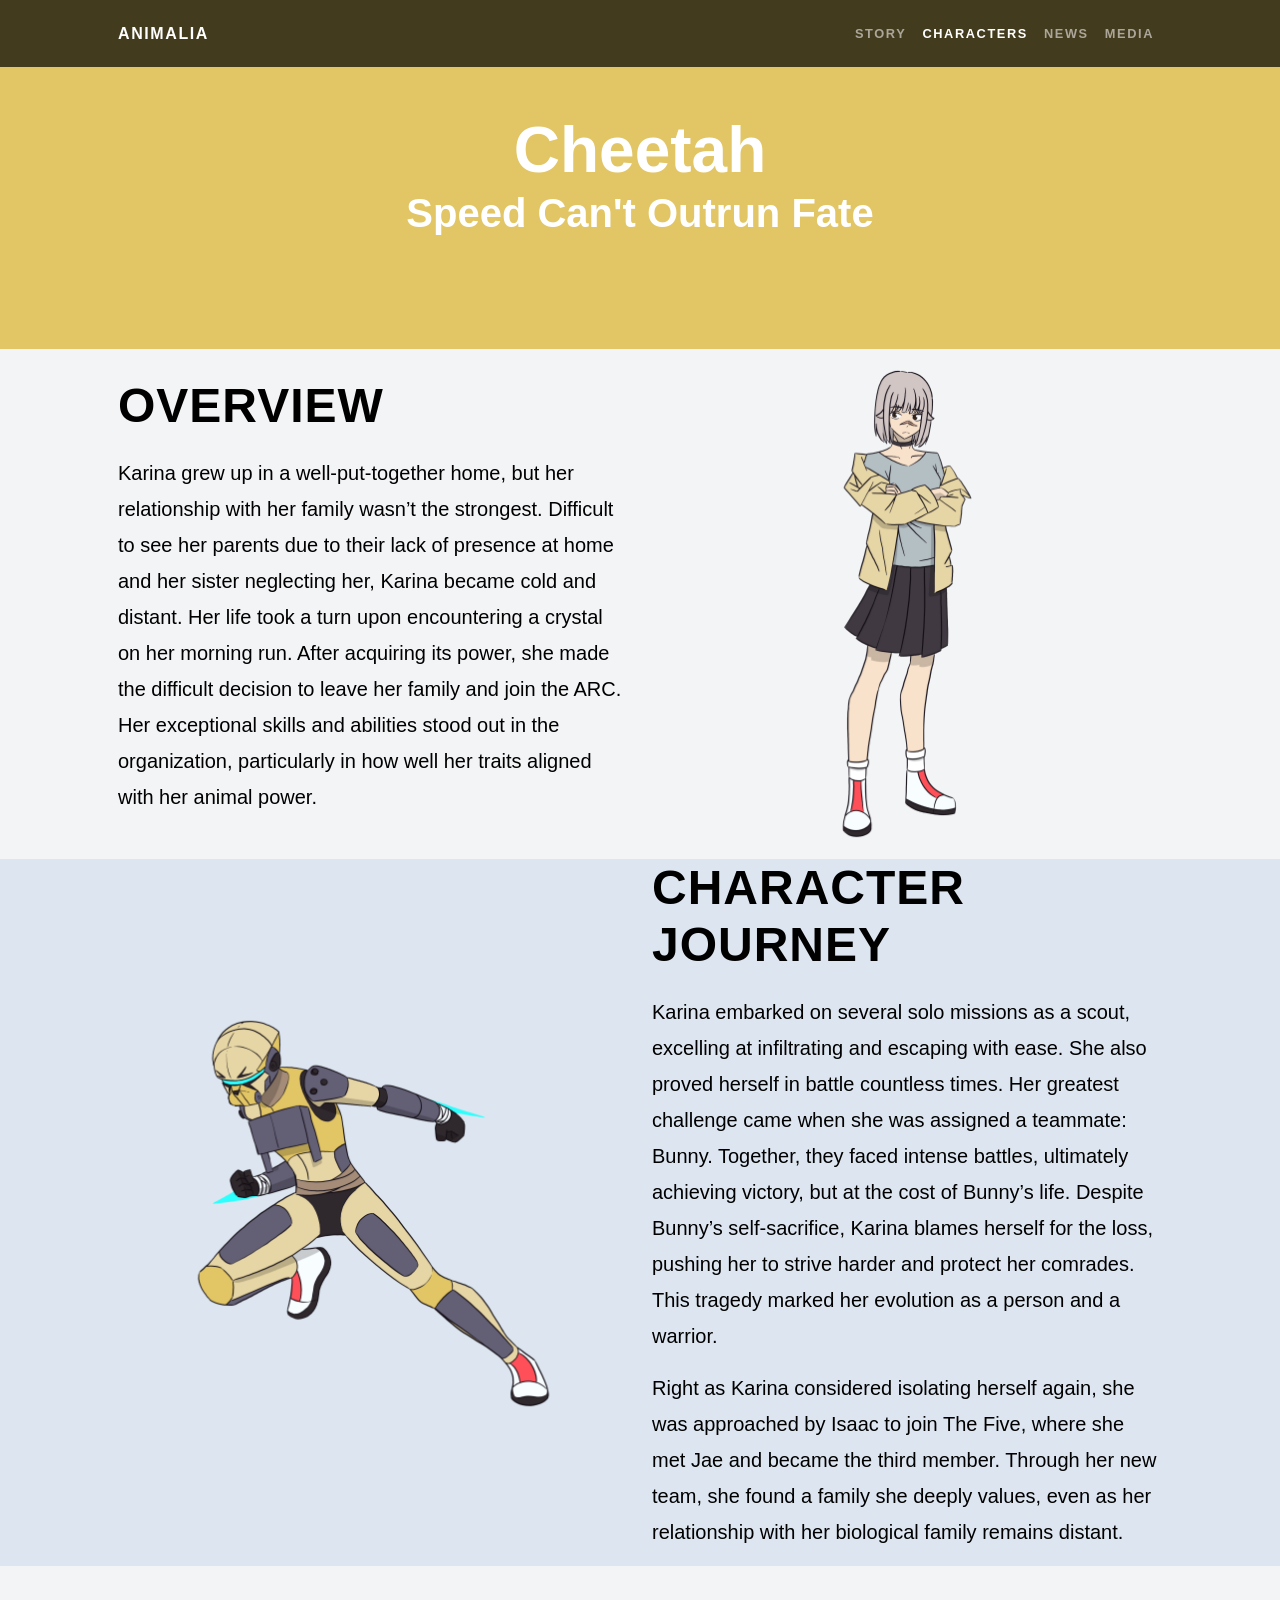
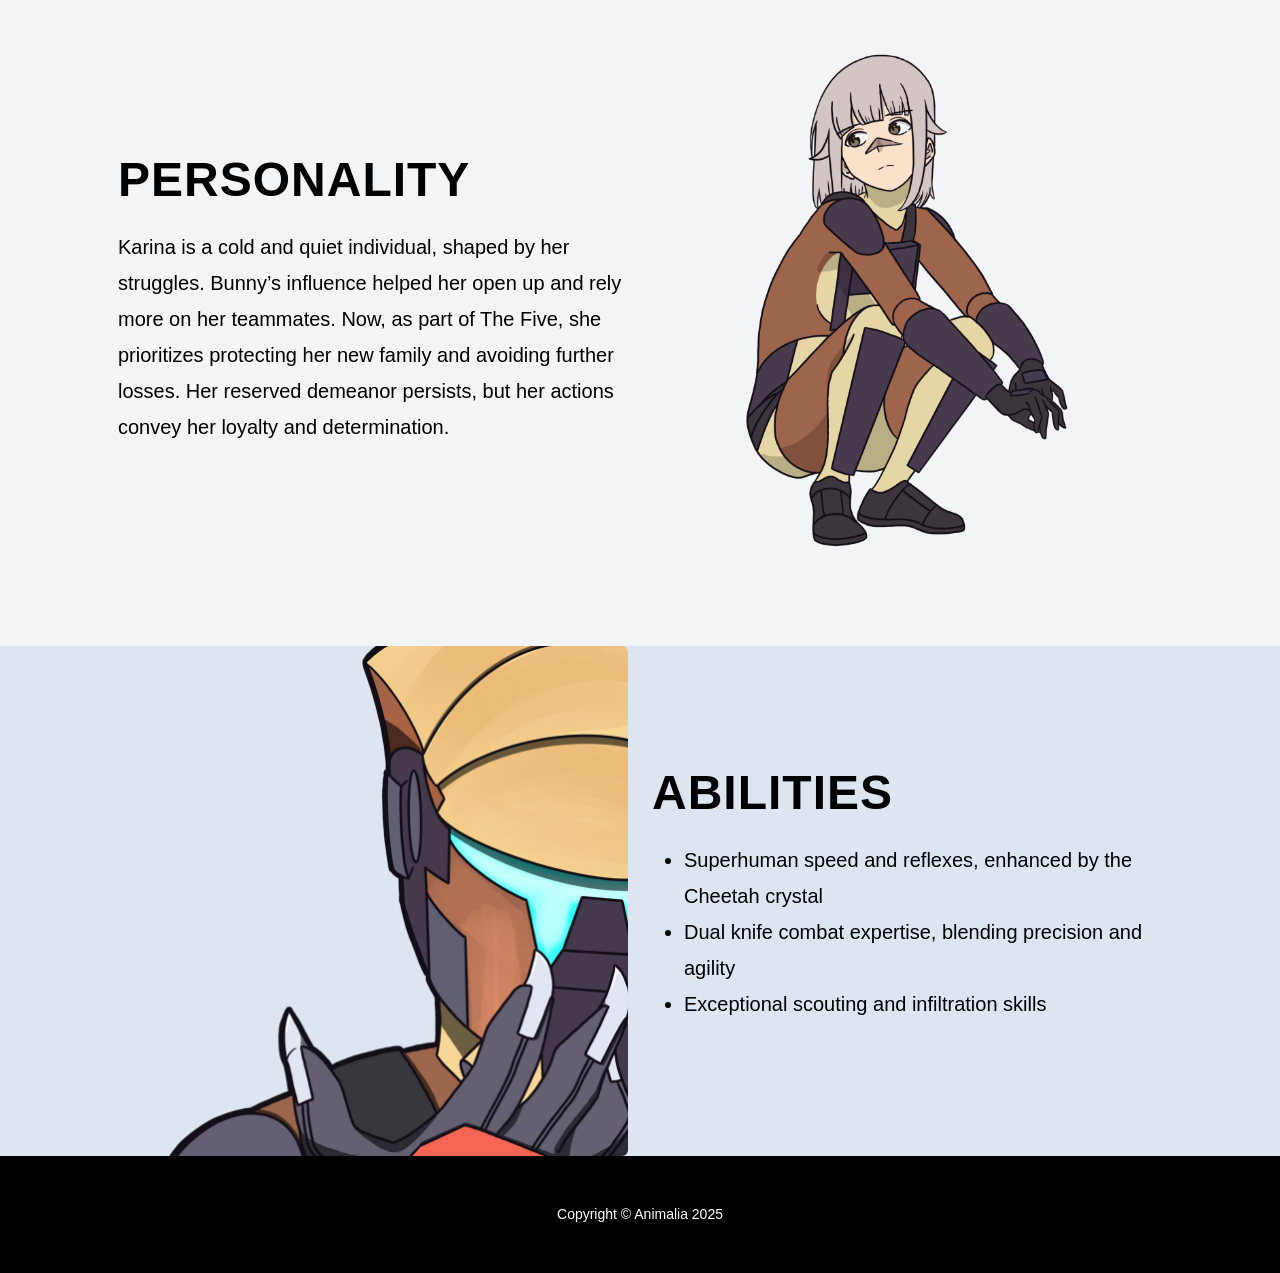
==== bunny.html @ 2c439754 "Creation of Bunny page" ====
<!DOCTYPE html>
<html lang="en">
<head>
    <meta charset="UTF-8">
    <meta name="viewport" content="width=device-width, initial-scale=1.0">
    <title>Cheetah - Animalia Character Showcase</title>
    <link rel="stylesheet" href="css/styles.css">
</head>
<body class = "character-page cheetah-page">
<!-- Navbar -->
<nav class="navbar navbar-expand-lg navbar-dark navbar-custom fixed-top">
    <div class="container px-5">
        <a class="navbar-brand" href="index.html">Animalia</a>
        <button class="navbar-toggler" type="button" data-bs-toggle="collapse" data-bs-target="#navbarResponsive" aria-controls="navbarResponsive" aria-expanded="false" aria-label="Toggle navigation">
            <span class="navbar-toggler-icon"></span>
        </button>
        <div class="collapse navbar-collapse" id="navbarResponsive">
            <ul class="navbar-nav ms-auto">
                <li class="nav-item"><a class="nav-link" href="index.html">Story</a></li>
                <li class="nav-item"><a class="nav-link active" href="characters.html">Characters</a></li>
                <li class="nav-item"><a class="nav-link" href="news.html">News</a></li>
                <li class="nav-item"><a class="nav-link" href="media.html">Media</a></li>
            </ul>
        </div>
    </div>
</nav>

<!-- Header -->
<header class="masthead text-center text-white">
    <div class="masthead-content">
        <div class="container px-5">
            <h1 class="masthead-heading mb-0">Cheetah</h1>
            <h2 class="masthead-subheading mb-0">Speed Can't Outrun Fate</h2>
        </div>
    </div>
</header>
<!-- Overview Section -->
<section class="section bg-cheetah-overview" id="overview" style="background-color: #F3F4F6">
    <div class="container px-5">
        <div class="row align-items-center">
            <div class="col-md-6">
                <h2>Overview</h2>
                <p>Karina grew up in a well-put-together home, but her relationship with her family wasn’t the strongest. Difficult to see her parents due to their lack of presence at home and her sister neglecting her, Karina became cold and distant. Her life took a turn upon encountering a crystal on her morning run. After acquiring its power, she made the difficult decision to leave her family and join the ARC. Her exceptional skills and abilities stood out in the organization, particularly in how well her traits aligned with her animal power.</p>
            </div>
            <div class="col-md-6">
                <img src="assets/img/Cheetah_KarinaVer.png" alt="Cheetah Overview" class="img-fluid rounded">
            </div>
        </div>
    </div>
</section>
<!-- Character Journey Section -->
<section class="section bg-cheetah-journey" id="journey" style="background-color: #DDE6F0 ">
    <div class="container px-5">
        <div class="row align-items-center">
            <div class="col-md-6">
                <img src="assets/img/Cheetah_Suit1.png" alt="Cheetah Journey" class="img-fluid rounded">
            </div>
            <div class="col-md-6">
                <h2>Character Journey</h2>
                <p>Karina embarked on several solo missions as a scout, excelling at infiltrating and escaping with ease. She also proved herself in battle countless times. Her greatest challenge came when she was assigned a teammate: Bunny. Together, they faced intense battles, ultimately achieving victory, but at the cost of Bunny’s life. Despite Bunny’s self-sacrifice, Karina blames herself for the loss, pushing her to strive harder and protect her comrades. This tragedy marked her evolution as a person and a warrior.</p>

                <p>Right as Karina considered isolating herself again, she was approached by Isaac to join The Five, where she met Jae and became the third member. Through her new team, she found a family she deeply values, even as her relationship with her biological family remains distant.</p>
            </div>
        </div>
    </div>
</section>

<!-- Personality Section -->
<section class="section bg-cheetah-personality" id="personality" style="background-color: #F3F4F6">
    <div class="container px-5">
        <div class="row align-items-center">
            <div class="col-md-6">
                <h2>Personality</h2>
                <p>Karina is a cold and quiet individual, shaped by her struggles. Bunny’s influence helped her open up and rely more on her teammates. Now, as part of The Five, she prioritizes protecting her new family and avoiding further losses. Her reserved demeanor persists, but her actions convey her loyalty and determination.</p>
            </div>
            <div class="col-md-6">
                <img src="assets/img/Cheetah.png" alt="Cheetah Personality" class="img-fluid rounded">
            </div>
        </div>
    </div>
</section>

<!-- Abilities Section -->
<section class="section bg-cheetah-journey" id="abilities" style="background-color: #DDE6F0 ">
    <div class="container px-5">
        <div class="row align-items-center">
            <div class="col-md-6">
                <img src="assets/img/Untitled_Artwork%201.png" alt="Cheetah Journey" class="img-fluid rounded">
            </div>
            <div class="col-md-6">
                <h2>Abilities</h2>
                <ul>
                    <li>Superhuman speed and reflexes, enhanced by the Cheetah crystal</li>
                    <li>Dual knife combat expertise, blending precision and agility</li>
                    <li>Exceptional scouting and infiltration skills</li>
                </ul>
            </div>
        </div>
    </div>
</section>

<!-- Footer -->
<footer class="py-5 bg-black">
    <div class="container px-5">
        <p class="m-0 text-center text-white small">Copyright &copy; Animalia 2025</p>
    </div>
</footer>

<!-- Bootstrap JS -->
<script src="https://cdn.jsdelivr.net/npm/bootstrap@5.2.3/dist/js/bootstrap.bundle.min.js"></script>
</body>
</html>
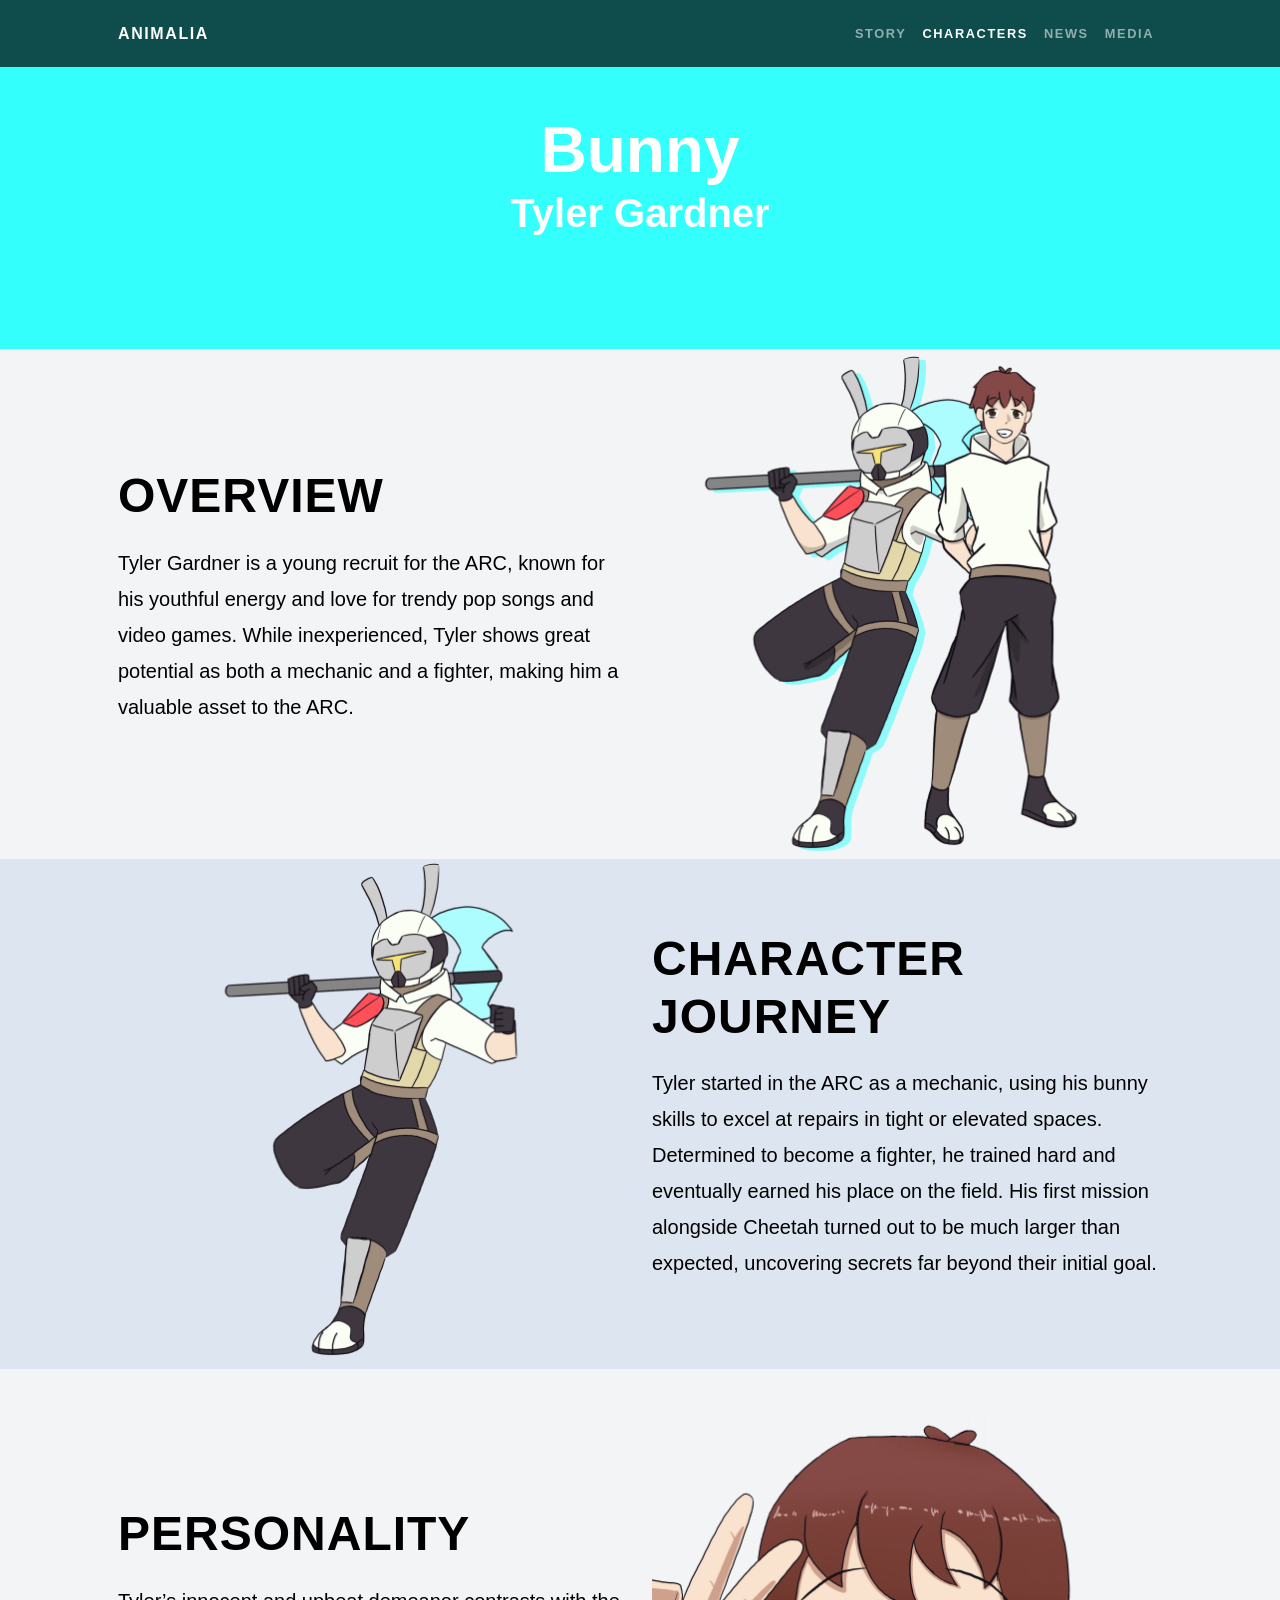
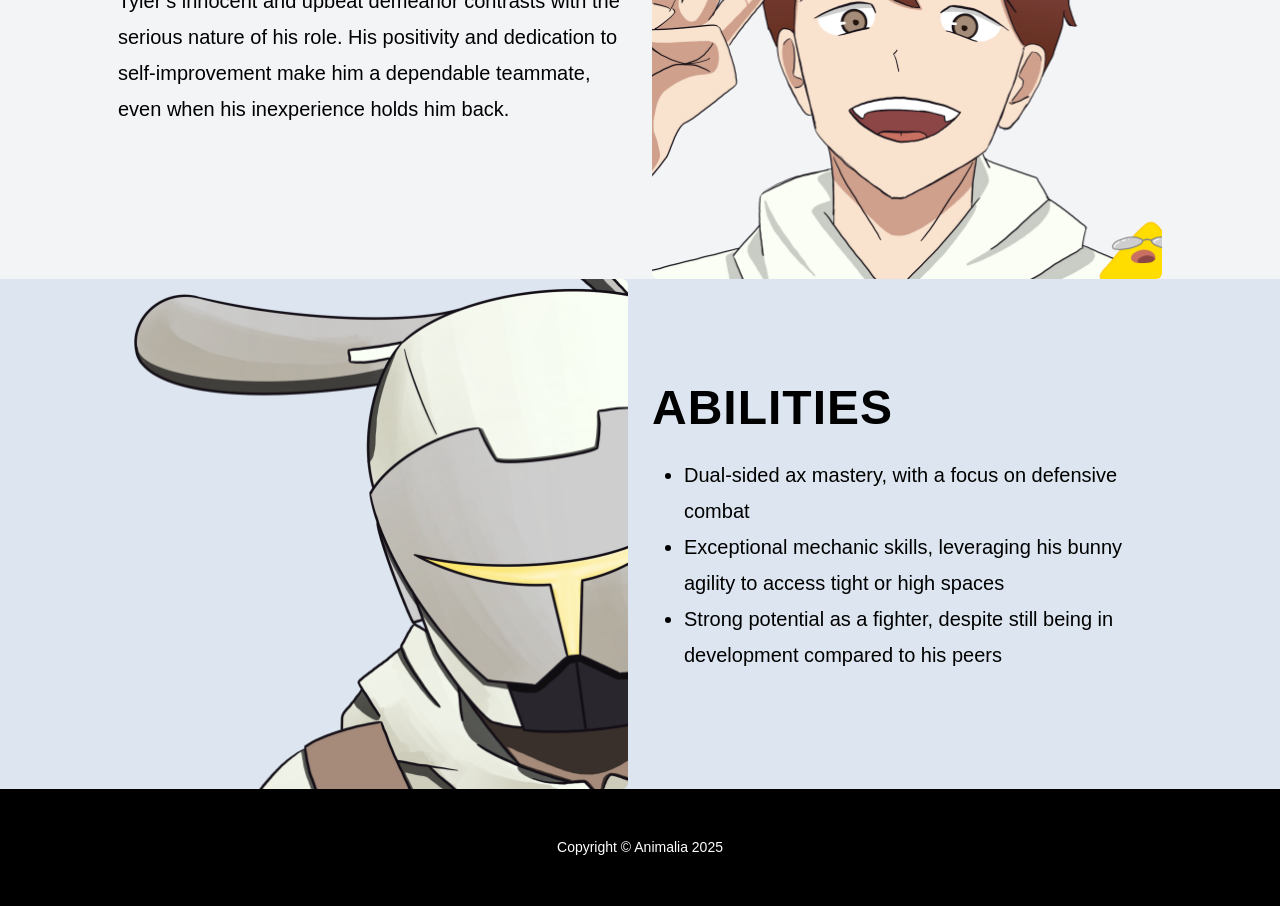
==== commit 68f59886: "Squid and News section" ====
--- a/bunny.html
+++ b/bunny.html
@@ -3,10 +3,10 @@
 <head>
     <meta charset="UTF-8">
     <meta name="viewport" content="width=device-width, initial-scale=1.0">
-    <title>Cheetah - Animalia Character Showcase</title>
+    <title>Bunny - Animalia Character Showcase</title>
     <link rel="stylesheet" href="css/styles.css">
 </head>
-<body class = "character-page cheetah-page">
+<body class = "character-page bunny-page">
 <!-- Navbar -->
 <nav class="navbar navbar-expand-lg navbar-dark navbar-custom fixed-top">
     <div class="container px-5">
@@ -29,8 +29,8 @@
 <header class="masthead text-center text-white">
     <div class="masthead-content">
         <div class="container px-5">
-            <h1 class="masthead-heading mb-0">Cheetah</h1>
-            <h2 class="masthead-subheading mb-0">Speed Can't Outrun Fate</h2>
+            <h1 class="masthead-heading mb-0">Bunny</h1>
+            <h2 class="masthead-subheading mb-0">Tyler Gardner</h2>
         </div>
     </div>
 </header>
@@ -40,10 +40,10 @@
         <div class="row align-items-center">
             <div class="col-md-6">
                 <h2>Overview</h2>
-                <p>Karina grew up in a well-put-together home, but her relationship with her family wasn’t the strongest. Difficult to see her parents due to their lack of presence at home and her sister neglecting her, Karina became cold and distant. Her life took a turn upon encountering a crystal on her morning run. After acquiring its power, she made the difficult decision to leave her family and join the ARC. Her exceptional skills and abilities stood out in the organization, particularly in how well her traits aligned with her animal power.</p>
+                <p>Tyler Gardner is a young recruit for the ARC, known for his youthful energy and love for trendy pop songs and video games. While inexperienced, Tyler shows great potential as both a mechanic and a fighter, making him a valuable asset to the ARC.</p>
             </div>
             <div class="col-md-6">
-                <img src="assets/img/Cheetah_KarinaVer.png" alt="Cheetah Overview" class="img-fluid rounded">
+                <img src="assets/img/bunnytyler.png" alt="Cheetah Overview" class="img-fluid rounded">
             </div>
         </div>
     </div>
@@ -53,46 +53,44 @@
     <div class="container px-5">
         <div class="row align-items-center">
             <div class="col-md-6">
-                <img src="assets/img/Cheetah_Suit1.png" alt="Cheetah Journey" class="img-fluid rounded">
+                <img src="assets/img/bunny.png" alt="Bunny Journey" class="img-fluid rounded">
             </div>
             <div class="col-md-6">
                 <h2>Character Journey</h2>
-                <p>Karina embarked on several solo missions as a scout, excelling at infiltrating and escaping with ease. She also proved herself in battle countless times. Her greatest challenge came when she was assigned a teammate: Bunny. Together, they faced intense battles, ultimately achieving victory, but at the cost of Bunny’s life. Despite Bunny’s self-sacrifice, Karina blames herself for the loss, pushing her to strive harder and protect her comrades. This tragedy marked her evolution as a person and a warrior.</p>
-
-                <p>Right as Karina considered isolating herself again, she was approached by Isaac to join The Five, where she met Jae and became the third member. Through her new team, she found a family she deeply values, even as her relationship with her biological family remains distant.</p>
+                <p>Tyler started in the ARC as a mechanic, using his bunny skills to excel at repairs in tight or elevated spaces. Determined to become a fighter, he trained hard and eventually earned his place on the field. His first mission alongside Cheetah turned out to be much larger than expected, uncovering secrets far beyond their initial goal.</p>
             </div>
         </div>
     </div>
 </section>
 
 <!-- Personality Section -->
-<section class="section bg-cheetah-personality" id="personality" style="background-color: #F3F4F6">
+<section class="section bg-bunny-personality" id="personality" style="background-color: #F3F4F6">
     <div class="container px-5">
         <div class="row align-items-center">
             <div class="col-md-6">
                 <h2>Personality</h2>
-                <p>Karina is a cold and quiet individual, shaped by her struggles. Bunny’s influence helped her open up and rely more on her teammates. Now, as part of The Five, she prioritizes protecting her new family and avoiding further losses. Her reserved demeanor persists, but her actions convey her loyalty and determination.</p>
+                <p>Tyler’s innocent and upbeat demeanor contrasts with the serious nature of his role. His positivity and dedication to self-improvement make him a dependable teammate, even when his inexperience holds him back.</p>
             </div>
             <div class="col-md-6">
-                <img src="assets/img/Cheetah.png" alt="Cheetah Personality" class="img-fluid rounded">
+                <img src="assets/img/bunnypers.png" alt="Bunny Personality" class="img-fluid rounded">
             </div>
         </div>
     </div>
 </section>
 
 <!-- Abilities Section -->
-<section class="section bg-cheetah-journey" id="abilities" style="background-color: #DDE6F0 ">
+<section class="section bg-cheetah-abilities" id="abilities" style="background-color: #DDE6F0 ">
     <div class="container px-5">
         <div class="row align-items-center">
             <div class="col-md-6">
-                <img src="assets/img/Untitled_Artwork%201.png" alt="Cheetah Journey" class="img-fluid rounded">
+                <img src="assets/img/bunnyabilities.png" alt="Bunny Abilities" class="img-fluid rounded">
             </div>
             <div class="col-md-6">
                 <h2>Abilities</h2>
                 <ul>
-                    <li>Superhuman speed and reflexes, enhanced by the Cheetah crystal</li>
-                    <li>Dual knife combat expertise, blending precision and agility</li>
-                    <li>Exceptional scouting and infiltration skills</li>
+                    <li>Dual-sided ax mastery, with a focus on defensive combat</li>
+                    <li>Exceptional mechanic skills, leveraging his bunny agility to access tight or high spaces</li>
+                    <li>Strong potential as a fighter, despite still being in development compared to his peers</li>
                 </ul>
             </div>
         </div>
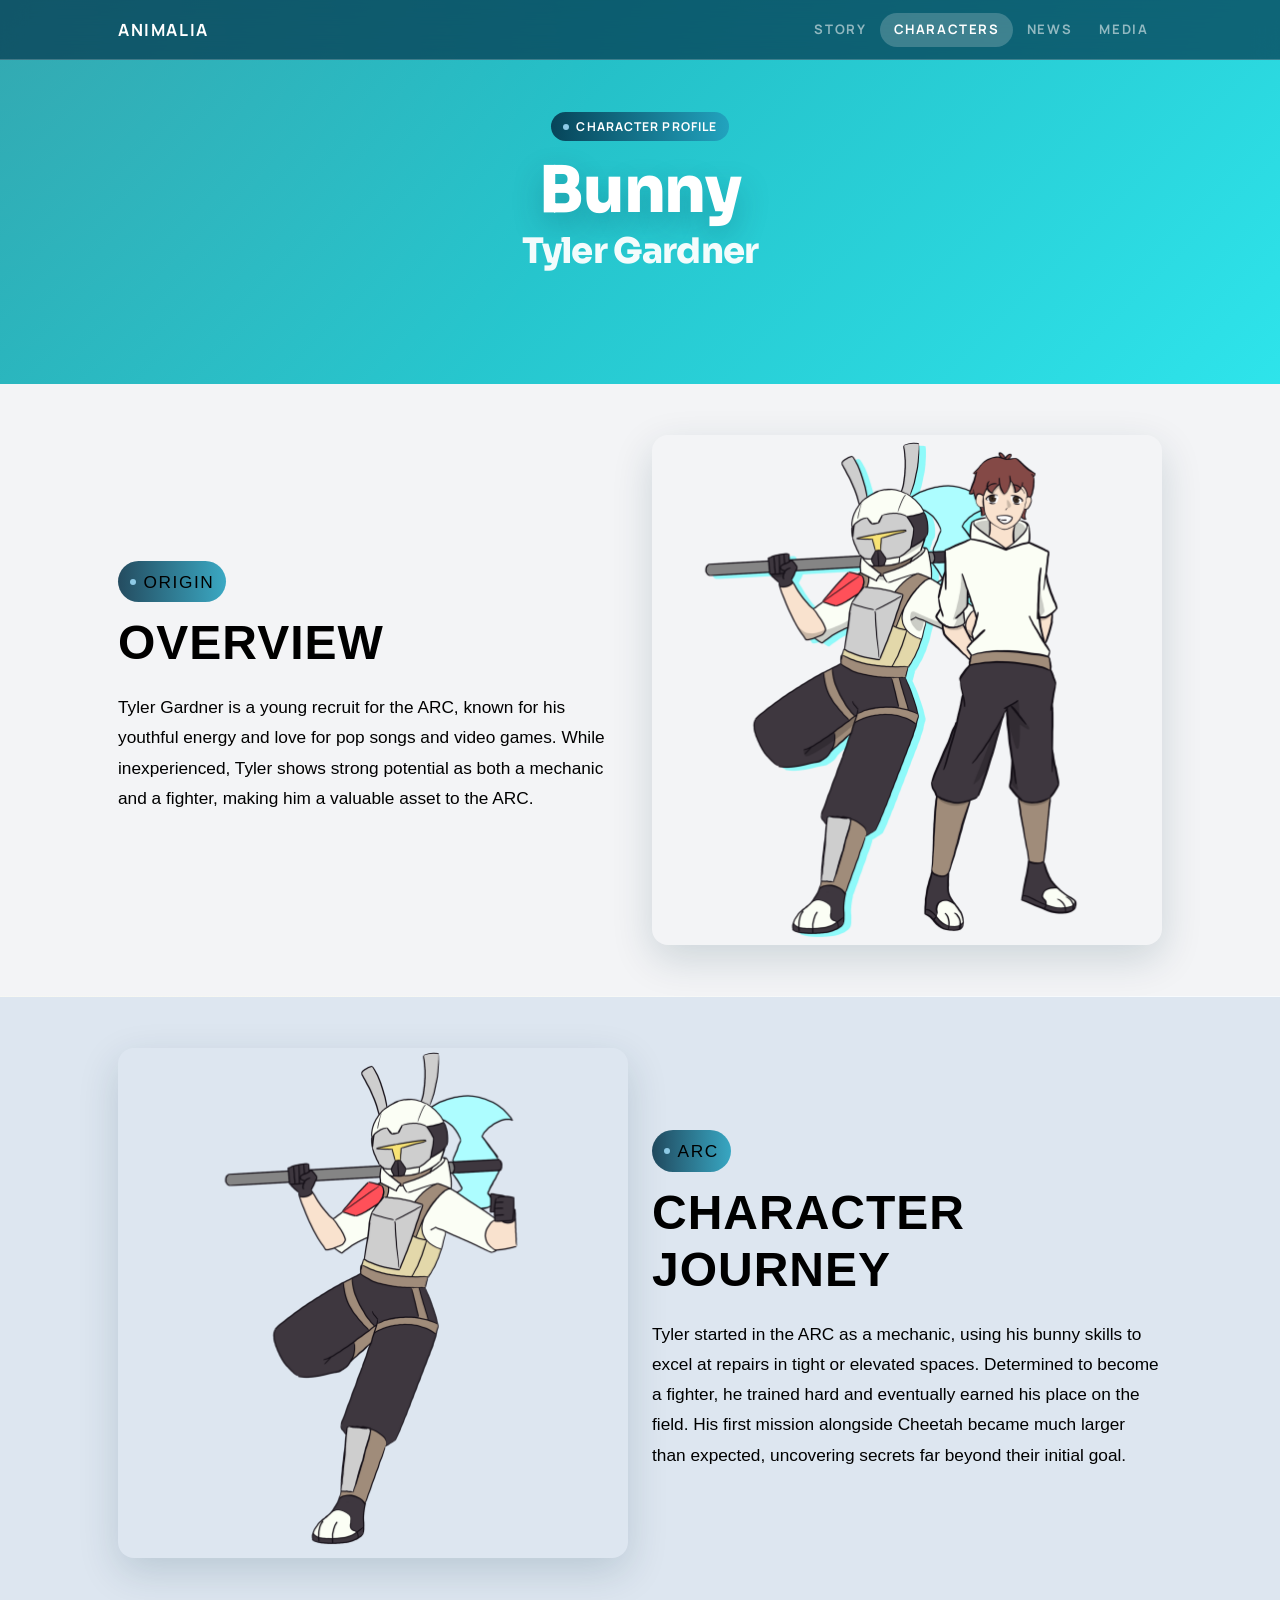
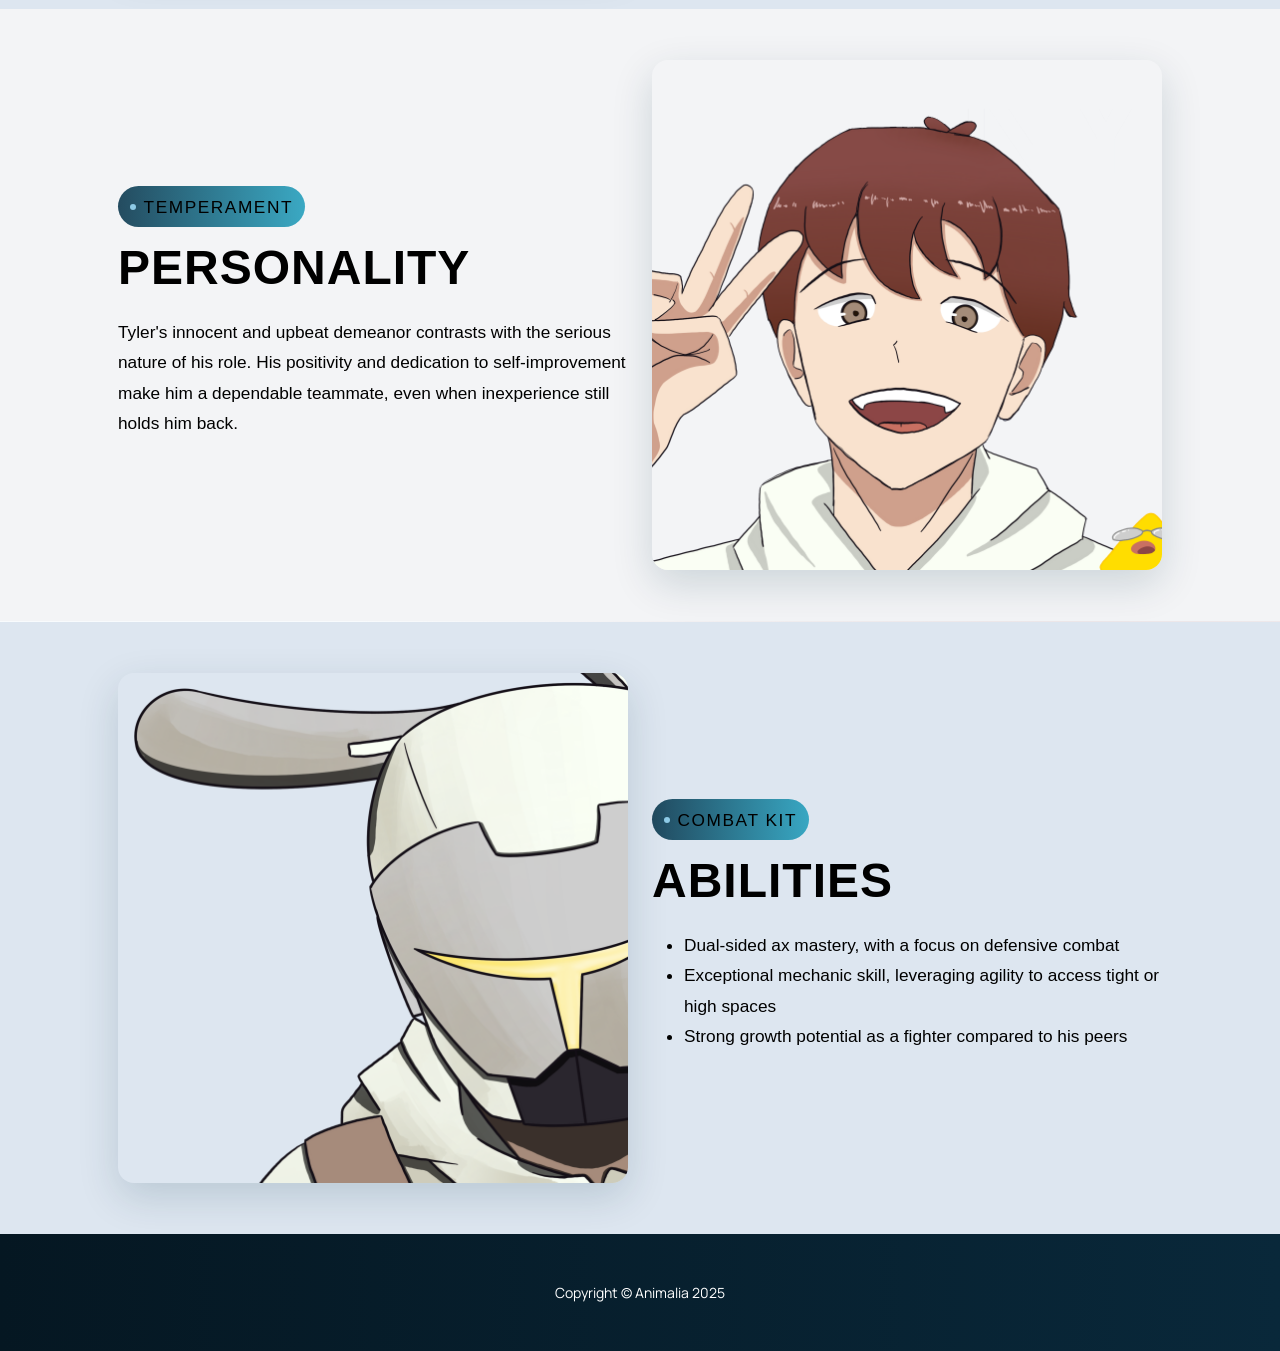
==== commit 44b020bf: "Visual Update" ====
--- a/bunny.html
+++ b/bunny.html
@@ -3,11 +3,14 @@
 <head>
     <meta charset="UTF-8">
     <meta name="viewport" content="width=device-width, initial-scale=1.0">
+    <meta name="theme-color" content="#023047" />
     <title>Bunny - Animalia Character Showcase</title>
+    <link rel="icon" type="image/x-icon" href="assets/favicon.ico" />
+    <link rel="preconnect" href="https://fonts.googleapis.com" />
+    <link rel="preconnect" href="https://fonts.gstatic.com" crossorigin />
     <link rel="stylesheet" href="css/styles.css">
 </head>
-<body class = "character-page bunny-page">
-<!-- Navbar -->
+<body class="character-page bunny-page characters-page">
 <nav class="navbar navbar-expand-lg navbar-dark navbar-custom fixed-top">
     <div class="container px-5">
         <a class="navbar-brand" href="index.html">Animalia</a>
@@ -17,94 +20,88 @@
         <div class="collapse navbar-collapse" id="navbarResponsive">
             <ul class="navbar-nav ms-auto">
                 <li class="nav-item"><a class="nav-link" href="index.html">Story</a></li>
-                <li class="nav-item"><a class="nav-link active" href="characters.html">Characters</a></li>
+                <li class="nav-item"><a class="nav-link active" href="characters.html" aria-current="page">Characters</a></li>
                 <li class="nav-item"><a class="nav-link" href="news.html">News</a></li>
                 <li class="nav-item"><a class="nav-link" href="media.html">Media</a></li>
             </ul>
         </div>
     </div>
 </nav>
-
-<!-- Header -->
 <header class="masthead text-center text-white">
     <div class="masthead-content">
         <div class="container px-5">
+            <p class="eyebrow">Character Profile</p>
             <h1 class="masthead-heading mb-0">Bunny</h1>
             <h2 class="masthead-subheading mb-0">Tyler Gardner</h2>
         </div>
     </div>
 </header>
-<!-- Overview Section -->
 <section class="section bg-cheetah-overview" id="overview" style="background-color: #F3F4F6">
     <div class="container px-5">
         <div class="row align-items-center">
             <div class="col-md-6">
+                <p class="eyebrow">Origin</p>
                 <h2>Overview</h2>
-                <p>Tyler Gardner is a young recruit for the ARC, known for his youthful energy and love for trendy pop songs and video games. While inexperienced, Tyler shows great potential as both a mechanic and a fighter, making him a valuable asset to the ARC.</p>
+                <p>Tyler Gardner is a young recruit for the ARC, known for his youthful energy and love for pop songs and video games. While inexperienced, Tyler shows strong potential as both a mechanic and a fighter, making him a valuable asset to the ARC.</p>
             </div>
             <div class="col-md-6">
-                <img src="assets/img/bunnytyler.png" alt="Cheetah Overview" class="img-fluid rounded">
+                <img src="assets/img/bunnytyler.png" alt="Tyler Gardner portrait" class="img-fluid rounded" loading="lazy" decoding="async">
             </div>
         </div>
     </div>
 </section>
-<!-- Character Journey Section -->
-<section class="section bg-cheetah-journey" id="journey" style="background-color: #DDE6F0 ">
+<section class="section bg-cheetah-journey" id="journey" style="background-color: #DDE6F0">
     <div class="container px-5">
         <div class="row align-items-center">
             <div class="col-md-6">
-                <img src="assets/img/bunny.png" alt="Bunny Journey" class="img-fluid rounded">
+                <img src="assets/img/bunny.png" alt="Bunny combat render" class="img-fluid rounded" loading="lazy" decoding="async">
             </div>
             <div class="col-md-6">
+                <p class="eyebrow">Arc</p>
                 <h2>Character Journey</h2>
-                <p>Tyler started in the ARC as a mechanic, using his bunny skills to excel at repairs in tight or elevated spaces. Determined to become a fighter, he trained hard and eventually earned his place on the field. His first mission alongside Cheetah turned out to be much larger than expected, uncovering secrets far beyond their initial goal.</p>
+                <p>Tyler started in the ARC as a mechanic, using his bunny skills to excel at repairs in tight or elevated spaces. Determined to become a fighter, he trained hard and eventually earned his place on the field. His first mission alongside Cheetah became much larger than expected, uncovering secrets far beyond their initial goal.</p>
             </div>
         </div>
     </div>
 </section>
-
-<!-- Personality Section -->
 <section class="section bg-bunny-personality" id="personality" style="background-color: #F3F4F6">
     <div class="container px-5">
         <div class="row align-items-center">
             <div class="col-md-6">
+                <p class="eyebrow">Temperament</p>
                 <h2>Personality</h2>
-                <p>Tyler’s innocent and upbeat demeanor contrasts with the serious nature of his role. His positivity and dedication to self-improvement make him a dependable teammate, even when his inexperience holds him back.</p>
+                <p>Tyler's innocent and upbeat demeanor contrasts with the serious nature of his role. His positivity and dedication to self-improvement make him a dependable teammate, even when inexperience still holds him back.</p>
             </div>
             <div class="col-md-6">
-                <img src="assets/img/bunnypers.png" alt="Bunny Personality" class="img-fluid rounded">
+                <img src="assets/img/bunnypers.png" alt="Bunny personality concept art" class="img-fluid rounded" loading="lazy" decoding="async">
             </div>
         </div>
     </div>
 </section>
-
-<!-- Abilities Section -->
-<section class="section bg-cheetah-abilities" id="abilities" style="background-color: #DDE6F0 ">
+<section class="section bg-cheetah-abilities" id="abilities" style="background-color: #DDE6F0">
     <div class="container px-5">
         <div class="row align-items-center">
             <div class="col-md-6">
-                <img src="assets/img/bunnyabilities.png" alt="Bunny Abilities" class="img-fluid rounded">
+                <img src="assets/img/bunnyabilities.png" alt="Bunny abilities visual" class="img-fluid rounded" loading="lazy" decoding="async">
             </div>
             <div class="col-md-6">
+                <p class="eyebrow">Combat Kit</p>
                 <h2>Abilities</h2>
                 <ul>
                     <li>Dual-sided ax mastery, with a focus on defensive combat</li>
-                    <li>Exceptional mechanic skills, leveraging his bunny agility to access tight or high spaces</li>
-                    <li>Strong potential as a fighter, despite still being in development compared to his peers</li>
+                    <li>Exceptional mechanic skill, leveraging agility to access tight or high spaces</li>
+                    <li>Strong growth potential as a fighter compared to his peers</li>
                 </ul>
             </div>
         </div>
     </div>
 </section>
-
-<!-- Footer -->
 <footer class="py-5 bg-black">
     <div class="container px-5">
         <p class="m-0 text-center text-white small">Copyright &copy; Animalia 2025</p>
     </div>
 </footer>
-
-<!-- Bootstrap JS -->
 <script src="https://cdn.jsdelivr.net/npm/bootstrap@5.2.3/dist/js/bootstrap.bundle.min.js"></script>
+<script src="js/scripts.js"></script>
 </body>
 </html>
--- a/css/styles.css
+++ b/css/styles.css
@@ -0,0 +1,11437 @@
+@charset "UTF-8";
+@import url("https://fonts.googleapis.com/css2?family=Sora:wght@500;600;700;800&family=Manrope:wght@400;500;600;700&display=swap");
+/*!
+* Start Bootstrap - One Page Wonder v6.0.6 (https://startbootstrap.com/theme/one-page-wonder)
+* Copyright 2013-2023 Start Bootstrap
+* Licensed under MIT (https://github.com/StartBootstrap/startbootstrap-one-page-wonder/blob/master/LICENSE)
+*/
+/*!
+ * Bootstrap  v5.2.3 (https://getbootstrap.com/)
+ * Copyright 2011-2022 The Bootstrap Authors
+ * Copyright 2011-2022 Twitter, Inc.
+ * Licensed under MIT (https://github.com/twbs/bootstrap/blob/main/LICENSE)
+ */
+:root {
+  --bs-blue: #0d6efd;
+  --bs-indigo: #6610f2;
+  --bs-purple: #6f42c1;
+  --bs-pink: #ee0979;
+  --bs-red: #dc3545;
+  --bs-orange: #ff6a00;
+  --bs-yellow: #ffc107;
+  --bs-green: #198754;
+  --bs-teal: #20c997;
+  --bs-cyan: #0dcaf0;
+  --bs-black: #000;
+  --bs-white: #fff;
+  --bs-gray: #6c757d;
+  --bs-gray-dark: #343a40;
+  --bs-gray-100: #f8f9fa;
+  --bs-gray-200: #e9ecef;
+  --bs-gray-300: #dee2e6;
+  --bs-gray-400: #ced4da;
+  --bs-gray-500: #adb5bd;
+  --bs-gray-600: #6c757d;
+  --bs-gray-700: #495057;
+  --bs-gray-800: #343a40;
+  --bs-gray-900: #212529;
+  --bs-primary: #ee0979;
+  --bs-secondary: #ff6a00;
+  --bs-success: #198754;
+  --bs-info: #0dcaf0;
+  --bs-warning: #ffc107;
+  --bs-danger: #dc3545;
+  --bs-light: #f8f9fa;
+  --bs-dark: #212529;
+  --bs-primary-rgb: 238, 9, 121;
+  --bs-secondary-rgb: 255, 106, 0;
+  --bs-success-rgb: 25, 135, 84;
+  --bs-info-rgb: 13, 202, 240;
+  --bs-warning-rgb: 255, 193, 7;
+  --bs-danger-rgb: 220, 53, 69;
+  --bs-light-rgb: 248, 249, 250;
+  --bs-dark-rgb: 33, 37, 41;
+  --bs-white-rgb: 255, 255, 255;
+  --bs-black-rgb: 0, 0, 0;
+  --bs-body-color-rgb: 33, 37, 41;
+  --bs-body-bg-rgb: 255, 255, 255;
+  --bs-font-sans-serif: system-ui, -apple-system, "Segoe UI", Roboto, "Helvetica Neue", "Noto Sans", "Liberation Sans", Arial, sans-serif, "Apple Color Emoji", "Segoe UI Emoji", "Segoe UI Symbol", "Noto Color Emoji";
+  --bs-font-monospace: SFMono-Regular, Menlo, Monaco, Consolas, "Liberation Mono", "Courier New", monospace;
+  --bs-gradient: linear-gradient(180deg, rgba(255, 255, 255, 0.15), rgba(255, 255, 255, 0));
+  --bs-body-font-family: Lato, -apple-system, BlinkMacSystemFont, Segoe UI, Roboto, Helvetica Neue, Arial, sans-serif, Apple Color Emoji, Segoe UI Emoji, Segoe UI Symbol, Noto Color Emoji;
+  --bs-body-font-size: 1rem;
+  --bs-body-font-weight: 400;
+  --bs-body-line-height: 1.5;
+  --bs-body-color: #212529;
+  --bs-body-bg: #fff;
+  --bs-border-width: 1px;
+  --bs-border-style: solid;
+  --bs-border-color: #dee2e6;
+  --bs-border-color-translucent: rgba(0, 0, 0, 0.175);
+  --bs-border-radius: 0.375rem;
+  --bs-border-radius-sm: 0.25rem;
+  --bs-border-radius-lg: 0.5rem;
+  --bs-border-radius-xl: 1rem;
+  --bs-border-radius-2xl: 2rem;
+  --bs-border-radius-pill: 50rem;
+  --bs-link-color: #ee0979;
+  --bs-link-hover-color: #be0761;
+  --bs-code-color: #ee0979;
+  --bs-highlight-bg: #fff3cd;
+}
+
+*,
+*::before,
+*::after {
+  box-sizing: border-box;
+}
+
+@media (prefers-reduced-motion: no-preference) {
+  :root {
+    scroll-behavior: smooth;
+  }
+}
+
+body {
+  margin: 0;
+  font-family: var(--bs-body-font-family);
+  font-size: var(--bs-body-font-size);
+  font-weight: var(--bs-body-font-weight);
+  line-height: var(--bs-body-line-height);
+  color: var(--bs-body-color);
+  text-align: var(--bs-body-text-align);
+  background-color: var(--bs-body-bg);
+  -webkit-text-size-adjust: 100%;
+  -webkit-tap-highlight-color: rgba(0, 0, 0, 0);
+}
+
+hr {
+  margin: 1rem 0;
+  color: inherit;
+  border: 0;
+  border-top: 1px solid;
+  opacity: 0.25;
+}
+
+h6, .h6, h5, .h5, h4, .h4, h3, .h3, h2, .h2, h1, .h1 {
+  margin-top: 0;
+  margin-bottom: 0.5rem;
+  font-family: "Catamaran", -apple-system, BlinkMacSystemFont, "Segoe UI", Roboto, "Helvetica Neue", Arial, sans-serif, "Apple Color Emoji", "Segoe UI Emoji", "Segoe UI Symbol", "Noto Color Emoji";
+  font-weight: 800;
+  line-height: 1.2;
+}
+
+h1, .h1 {
+  font-size: calc(1.375rem + 1.5vw);
+}
+@media (min-width: 1200px) {
+  h1, .h1 {
+    font-size: 2.5rem;
+  }
+}
+
+h2, .h2 {
+  font-size: calc(1.325rem + 0.9vw);
+}
+@media (min-width: 1200px) {
+  h2, .h2 {
+    font-size: 2rem;
+  }
+}
+
+h3, .h3 {
+  font-size: calc(1.3rem + 0.6vw);
+}
+@media (min-width: 1200px) {
+  h3, .h3 {
+    font-size: 1.75rem;
+  }
+}
+
+h4, .h4 {
+  font-size: calc(1.275rem + 0.3vw);
+}
+@media (min-width: 1200px) {
+  h4, .h4 {
+    font-size: 1.5rem;
+  }
+}
+
+h5, .h5 {
+  font-size: 1.25rem;
+}
+
+h6, .h6 {
+  font-size: 1rem;
+}
+
+p {
+  margin-top: 0;
+  margin-bottom: 1rem;
+}
+
+abbr[title] {
+  -webkit-text-decoration: underline dotted;
+          text-decoration: underline dotted;
+  cursor: help;
+  -webkit-text-decoration-skip-ink: none;
+          text-decoration-skip-ink: none;
+}
+
+address {
+  margin-bottom: 1rem;
+  font-style: normal;
+  line-height: inherit;
+}
+
+ol,
+ul {
+  padding-left: 2rem;
+}
+
+ol,
+ul,
+dl {
+  margin-top: 0;
+  margin-bottom: 1rem;
+}
+
+ol ol,
+ul ul,
+ol ul,
+ul ol {
+  margin-bottom: 0;
+}
+
+dt {
+  font-weight: 700;
+}
+
+dd {
+  margin-bottom: 0.5rem;
+  margin-left: 0;
+}
+
+blockquote {
+  margin: 0 0 1rem;
+}
+
+b,
+strong {
+  font-weight: bolder;
+}
+
+small, .small {
+  font-size: 0.875em;
+}
+
+mark, .mark {
+  padding: 0.1875em;
+  background-color: var(--bs-highlight-bg);
+}
+
+sub,
+sup {
+  position: relative;
+  font-size: 0.75em;
+  line-height: 0;
+  vertical-align: baseline;
+}
+
+sub {
+  bottom: -0.25em;
+}
+
+sup {
+  top: -0.5em;
+}
+
+a {
+  color: var(--bs-link-color);
+  text-decoration: underline;
+}
+a:hover {
+  color: var(--bs-link-hover-color);
+}
+
+a:not([href]):not([class]), a:not([href]):not([class]):hover {
+  color: inherit;
+  text-decoration: none;
+}
+
+pre,
+code,
+kbd,
+samp {
+  font-family: var(--bs-font-monospace);
+  font-size: 1em;
+}
+
+pre {
+  display: block;
+  margin-top: 0;
+  margin-bottom: 1rem;
+  overflow: auto;
+  font-size: 0.875em;
+}
+pre code {
+  font-size: inherit;
+  color: inherit;
+  word-break: normal;
+}
+
+code {
+  font-size: 0.875em;
+  color: var(--bs-code-color);
+  word-wrap: break-word;
+}
+a > code {
+  color: inherit;
+}
+
+kbd {
+  padding: 0.1875rem 0.375rem;
+  font-size: 0.875em;
+  color: var(--bs-body-bg);
+  background-color: var(--bs-body-color);
+  border-radius: 0.25rem;
+}
+kbd kbd {
+  padding: 0;
+  font-size: 1em;
+}
+
+figure {
+  margin: 0 0 1rem;
+}
+
+img,
+svg {
+  vertical-align: middle;
+}
+
+table {
+  caption-side: bottom;
+  border-collapse: collapse;
+}
+
+caption {
+  padding-top: 0.5rem;
+  padding-bottom: 0.5rem;
+  color: #6c757d;
+  text-align: left;
+}
+
+th {
+  text-align: inherit;
+  text-align: -webkit-match-parent;
+}
+
+thead,
+tbody,
+tfoot,
+tr,
+td,
+th {
+  border-color: inherit;
+  border-style: solid;
+  border-width: 0;
+}
+
+label {
+  display: inline-block;
+}
+
+button {
+  border-radius: 0;
+}
+
+button:focus:not(:focus-visible) {
+  outline: 0;
+}
+
+input,
+button,
+select,
+optgroup,
+textarea {
+  margin: 0;
+  font-family: inherit;
+  font-size: inherit;
+  line-height: inherit;
+}
+
+button,
+select {
+  text-transform: none;
+}
+
+[role=button] {
+  cursor: pointer;
+}
+
+select {
+  word-wrap: normal;
+}
+select:disabled {
+  opacity: 1;
+}
+
+[list]:not([type=date]):not([type=datetime-local]):not([type=month]):not([type=week]):not([type=time])::-webkit-calendar-picker-indicator {
+  display: none !important;
+}
+
+button,
+[type=button],
+[type=reset],
+[type=submit] {
+  -webkit-appearance: button;
+}
+button:not(:disabled),
+[type=button]:not(:disabled),
+[type=reset]:not(:disabled),
+[type=submit]:not(:disabled) {
+  cursor: pointer;
+}
+
+::-moz-focus-inner {
+  padding: 0;
+  border-style: none;
+}
+
+textarea {
+  resize: vertical;
+}
+
+fieldset {
+  min-width: 0;
+  padding: 0;
+  margin: 0;
+  border: 0;
+}
+
+legend {
+  float: left;
+  width: 100%;
+  padding: 0;
+  margin-bottom: 0.5rem;
+  font-size: calc(1.275rem + 0.3vw);
+  line-height: inherit;
+}
+@media (min-width: 1200px) {
+  legend {
+    font-size: 1.5rem;
+  }
+}
+legend + * {
+  clear: left;
+}
+
+::-webkit-datetime-edit-fields-wrapper,
+::-webkit-datetime-edit-text,
+::-webkit-datetime-edit-minute,
+::-webkit-datetime-edit-hour-field,
+::-webkit-datetime-edit-day-field,
+::-webkit-datetime-edit-month-field,
+::-webkit-datetime-edit-year-field {
+  padding: 0;
+}
+
+::-webkit-inner-spin-button {
+  height: auto;
+}
+
+[type=search] {
+  outline-offset: -2px;
+  -webkit-appearance: textfield;
+}
+
+/* rtl:raw:
+[type="tel"],
+[type="url"],
+[type="email"],
+[type="number"] {
+  direction: ltr;
+}
+*/
+::-webkit-search-decoration {
+  -webkit-appearance: none;
+}
+
+::-webkit-color-swatch-wrapper {
+  padding: 0;
+}
+
+::file-selector-button {
+  font: inherit;
+  -webkit-appearance: button;
+}
+
+output {
+  display: inline-block;
+}
+
+iframe {
+  border: 0;
+}
+
+summary {
+  display: list-item;
+  cursor: pointer;
+}
+
+progress {
+  vertical-align: baseline;
+}
+
+[hidden] {
+  display: none !important;
+}
+
+.lead {
+  font-size: 1.25rem;
+  font-weight: 300;
+}
+
+.display-1 {
+  font-size: calc(1.625rem + 4.5vw);
+  font-weight: 300;
+  line-height: 1.2;
+}
+@media (min-width: 1200px) {
+  .display-1 {
+    font-size: 5rem;
+  }
+}
+
+.display-2 {
+  font-size: calc(1.575rem + 3.9vw);
+  font-weight: 300;
+  line-height: 1.2;
+}
+@media (min-width: 1200px) {
+  .display-2 {
+    font-size: 4.5rem;
+  }
+}
+
+.display-3 {
+  font-size: calc(1.525rem + 3.3vw);
+  font-weight: 300;
+  line-height: 1.2;
+}
+@media (min-width: 1200px) {
+  .display-3 {
+    font-size: 4rem;
+  }
+}
+
+.display-4 {
+  font-size: calc(1.475rem + 2.7vw);
+  font-weight: 300;
+  line-height: 1.2;
+}
+@media (min-width: 1200px) {
+  .display-4 {
+    font-size: 3.5rem;
+  }
+}
+
+.display-5 {
+  font-size: calc(1.425rem + 2.1vw);
+  font-weight: 300;
+  line-height: 1.2;
+}
+@media (min-width: 1200px) {
+  .display-5 {
+    font-size: 3rem;
+  }
+}
+
+.display-6 {
+  font-size: calc(1.375rem + 1.5vw);
+  font-weight: 300;
+  line-height: 1.2;
+}
+@media (min-width: 1200px) {
+  .display-6 {
+    font-size: 2.5rem;
+  }
+}
+
+.list-unstyled {
+  padding-left: 0;
+  list-style: none;
+}
+
+.list-inline {
+  padding-left: 0;
+  list-style: none;
+}
+
+.list-inline-item {
+  display: inline-block;
+}
+.list-inline-item:not(:last-child) {
+  margin-right: 0.5rem;
+}
+
+.initialism {
+  font-size: 0.875em;
+  text-transform: uppercase;
+}
+
+.blockquote {
+  margin-bottom: 1rem;
+  font-size: 1.25rem;
+}
+.blockquote > :last-child {
+  margin-bottom: 0;
+}
+
+.blockquote-footer {
+  margin-top: -1rem;
+  margin-bottom: 1rem;
+  font-size: 0.875em;
+  color: #6c757d;
+}
+.blockquote-footer::before {
+  content: "— ";
+}
+
+.img-fluid {
+  max-width: 100%;
+  height: auto;
+}
+
+.img-thumbnail {
+  padding: 0.25rem;
+  background-color: #fff;
+  border: 1px solid var(--bs-border-color);
+  border-radius: 0.375rem;
+  max-width: 100%;
+  height: auto;
+}
+
+.figure {
+  display: inline-block;
+}
+
+.figure-img {
+  margin-bottom: 0.5rem;
+  line-height: 1;
+}
+
+.figure-caption {
+  font-size: 0.875em;
+  color: #6c757d;
+}
+
+.container,
+.container-fluid,
+.container-xxl,
+.container-xl,
+.container-lg,
+.container-md,
+.container-sm {
+  --bs-gutter-x: 1.5rem;
+  --bs-gutter-y: 0;
+  width: 100%;
+  padding-right: calc(var(--bs-gutter-x) * 0.5);
+  padding-left: calc(var(--bs-gutter-x) * 0.5);
+  margin-right: auto;
+  margin-left: auto;
+}
+
+@media (min-width: 576px) {
+  .container-sm, .container {
+    max-width: 540px;
+  }
+}
+@media (min-width: 768px) {
+  .container-md, .container-sm, .container {
+    max-width: 720px;
+  }
+}
+@media (min-width: 992px) {
+  .container-lg, .container-md, .container-sm, .container {
+    max-width: 960px;
+  }
+}
+@media (min-width: 1200px) {
+  .container-xl, .container-lg, .container-md, .container-sm, .container {
+    max-width: 1140px;
+  }
+}
+@media (min-width: 1400px) {
+  .container-xxl, .container-xl, .container-lg, .container-md, .container-sm, .container {
+    max-width: 1320px;
+  }
+}
+.row {
+  --bs-gutter-x: 1.5rem;
+  --bs-gutter-y: 0;
+  display: flex;
+  flex-wrap: wrap;
+  margin-top: calc(-1 * var(--bs-gutter-y));
+  margin-right: calc(-0.5 * var(--bs-gutter-x));
+  margin-left: calc(-0.5 * var(--bs-gutter-x));
+}
+.row > * {
+  flex-shrink: 0;
+  width: 100%;
+  max-width: 100%;
+  padding-right: calc(var(--bs-gutter-x) * 0.5);
+  padding-left: calc(var(--bs-gutter-x) * 0.5);
+  margin-top: var(--bs-gutter-y);
+}
+
+.col {
+  flex: 1 0 0%;
+}
+
+.row-cols-auto > * {
+  flex: 0 0 auto;
+  width: auto;
+}
+
+.row-cols-1 > * {
+  flex: 0 0 auto;
+  width: 100%;
+}
+
+.row-cols-2 > * {
+  flex: 0 0 auto;
+  width: 50%;
+}
+
+.row-cols-3 > * {
+  flex: 0 0 auto;
+  width: 33.3333333333%;
+}
+
+.row-cols-4 > * {
+  flex: 0 0 auto;
+  width: 25%;
+}
+
+.row-cols-5 > * {
+  flex: 0 0 auto;
+  width: 20%;
+}
+
+.row-cols-6 > * {
+  flex: 0 0 auto;
+  width: 16.6666666667%;
+}
+
+.col-auto {
+  flex: 0 0 auto;
+  width: auto;
+}
+
+.col-1 {
+  flex: 0 0 auto;
+  width: 8.33333333%;
+}
+
+.col-2 {
+  flex: 0 0 auto;
+  width: 16.66666667%;
+}
+
+.col-3 {
+  flex: 0 0 auto;
+  width: 25%;
+}
+
+.col-4 {
+  flex: 0 0 auto;
+  width: 33.33333333%;
+}
+
+.col-5 {
+  flex: 0 0 auto;
+  width: 41.66666667%;
+}
+
+.col-6 {
+  flex: 0 0 auto;
+  width: 50%;
+}
+
+.col-7 {
+  flex: 0 0 auto;
+  width: 58.33333333%;
+}
+
+.col-8 {
+  flex: 0 0 auto;
+  width: 66.66666667%;
+}
+
+.col-9 {
+  flex: 0 0 auto;
+  width: 75%;
+}
+
+.col-10 {
+  flex: 0 0 auto;
+  width: 83.33333333%;
+}
+
+.col-11 {
+  flex: 0 0 auto;
+  width: 91.66666667%;
+}
+
+.col-12 {
+  flex: 0 0 auto;
+  width: 100%;
+}
+
+.offset-1 {
+  margin-left: 8.33333333%;
+}
+
+.offset-2 {
+  margin-left: 16.66666667%;
+}
+
+.offset-3 {
+  margin-left: 25%;
+}
+
+.offset-4 {
+  margin-left: 33.33333333%;
+}
+
+.offset-5 {
+  margin-left: 41.66666667%;
+}
+
+.offset-6 {
+  margin-left: 50%;
+}
+
+.offset-7 {
+  margin-left: 58.33333333%;
+}
+
+.offset-8 {
+  margin-left: 66.66666667%;
+}
+
+.offset-9 {
+  margin-left: 75%;
+}
+
+.offset-10 {
+  margin-left: 83.33333333%;
+}
+
+.offset-11 {
+  margin-left: 91.66666667%;
+}
+
+.g-0,
+.gx-0 {
+  --bs-gutter-x: 0;
+}
+
+.g-0,
+.gy-0 {
+  --bs-gutter-y: 0;
+}
+
+.g-1,
+.gx-1 {
+  --bs-gutter-x: 0.25rem;
+}
+
+.g-1,
+.gy-1 {
+  --bs-gutter-y: 0.25rem;
+}
+
+.g-2,
+.gx-2 {
+  --bs-gutter-x: 0.5rem;
+}
+
+.g-2,
+.gy-2 {
+  --bs-gutter-y: 0.5rem;
+}
+
+.g-3,
+.gx-3 {
+  --bs-gutter-x: 1rem;
+}
+
+.g-3,
+.gy-3 {
+  --bs-gutter-y: 1rem;
+}
+
+.g-4,
+.gx-4 {
+  --bs-gutter-x: 1.5rem;
+}
+
+.g-4,
+.gy-4 {
+  --bs-gutter-y: 1.5rem;
+}
+
+.g-5,
+.gx-5 {
+  --bs-gutter-x: 3rem;
+}
+
+.g-5,
+.gy-5 {
+  --bs-gutter-y: 3rem;
+}
+
+@media (min-width: 576px) {
+  .col-sm {
+    flex: 1 0 0%;
+  }
+  .row-cols-sm-auto > * {
+    flex: 0 0 auto;
+    width: auto;
+  }
+  .row-cols-sm-1 > * {
+    flex: 0 0 auto;
+    width: 100%;
+  }
+  .row-cols-sm-2 > * {
+    flex: 0 0 auto;
+    width: 50%;
+  }
+  .row-cols-sm-3 > * {
+    flex: 0 0 auto;
+    width: 33.3333333333%;
+  }
+  .row-cols-sm-4 > * {
+    flex: 0 0 auto;
+    width: 25%;
+  }
+  .row-cols-sm-5 > * {
+    flex: 0 0 auto;
+    width: 20%;
+  }
+  .row-cols-sm-6 > * {
+    flex: 0 0 auto;
+    width: 16.6666666667%;
+  }
+  .col-sm-auto {
+    flex: 0 0 auto;
+    width: auto;
+  }
+  .col-sm-1 {
+    flex: 0 0 auto;
+    width: 8.33333333%;
+  }
+  .col-sm-2 {
+    flex: 0 0 auto;
+    width: 16.66666667%;
+  }
+  .col-sm-3 {
+    flex: 0 0 auto;
+    width: 25%;
+  }
+  .col-sm-4 {
+    flex: 0 0 auto;
+    width: 33.33333333%;
+  }
+  .col-sm-5 {
+    flex: 0 0 auto;
+    width: 41.66666667%;
+  }
+  .col-sm-6 {
+    flex: 0 0 auto;
+    width: 50%;
+  }
+  .col-sm-7 {
+    flex: 0 0 auto;
+    width: 58.33333333%;
+  }
+  .col-sm-8 {
+    flex: 0 0 auto;
+    width: 66.66666667%;
+  }
+  .col-sm-9 {
+    flex: 0 0 auto;
+    width: 75%;
+  }
+  .col-sm-10 {
+    flex: 0 0 auto;
+    width: 83.33333333%;
+  }
+  .col-sm-11 {
+    flex: 0 0 auto;
+    width: 91.66666667%;
+  }
+  .col-sm-12 {
+    flex: 0 0 auto;
+    width: 100%;
+  }
+  .offset-sm-0 {
+    margin-left: 0;
+  }
+  .offset-sm-1 {
+    margin-left: 8.33333333%;
+  }
+  .offset-sm-2 {
+    margin-left: 16.66666667%;
+  }
+  .offset-sm-3 {
+    margin-left: 25%;
+  }
+  .offset-sm-4 {
+    margin-left: 33.33333333%;
+  }
+  .offset-sm-5 {
+    margin-left: 41.66666667%;
+  }
+  .offset-sm-6 {
+    margin-left: 50%;
+  }
+  .offset-sm-7 {
+    margin-left: 58.33333333%;
+  }
+  .offset-sm-8 {
+    margin-left: 66.66666667%;
+  }
+  .offset-sm-9 {
+    margin-left: 75%;
+  }
+  .offset-sm-10 {
+    margin-left: 83.33333333%;
+  }
+  .offset-sm-11 {
+    margin-left: 91.66666667%;
+  }
+  .g-sm-0,
+  .gx-sm-0 {
+    --bs-gutter-x: 0;
+  }
+  .g-sm-0,
+  .gy-sm-0 {
+    --bs-gutter-y: 0;
+  }
+  .g-sm-1,
+  .gx-sm-1 {
+    --bs-gutter-x: 0.25rem;
+  }
+  .g-sm-1,
+  .gy-sm-1 {
+    --bs-gutter-y: 0.25rem;
+  }
+  .g-sm-2,
+  .gx-sm-2 {
+    --bs-gutter-x: 0.5rem;
+  }
+  .g-sm-2,
+  .gy-sm-2 {
+    --bs-gutter-y: 0.5rem;
+  }
+  .g-sm-3,
+  .gx-sm-3 {
+    --bs-gutter-x: 1rem;
+  }
+  .g-sm-3,
+  .gy-sm-3 {
+    --bs-gutter-y: 1rem;
+  }
+  .g-sm-4,
+  .gx-sm-4 {
+    --bs-gutter-x: 1.5rem;
+  }
+  .g-sm-4,
+  .gy-sm-4 {
+    --bs-gutter-y: 1.5rem;
+  }
+  .g-sm-5,
+  .gx-sm-5 {
+    --bs-gutter-x: 3rem;
+  }
+  .g-sm-5,
+  .gy-sm-5 {
+    --bs-gutter-y: 3rem;
+  }
+}
+@media (min-width: 768px) {
+  .col-md {
+    flex: 1 0 0%;
+  }
+  .row-cols-md-auto > * {
+    flex: 0 0 auto;
+    width: auto;
+  }
+  .row-cols-md-1 > * {
+    flex: 0 0 auto;
+    width: 100%;
+  }
+  .row-cols-md-2 > * {
+    flex: 0 0 auto;
+    width: 50%;
+  }
+  .row-cols-md-3 > * {
+    flex: 0 0 auto;
+    width: 33.3333333333%;
+  }
+  .row-cols-md-4 > * {
+    flex: 0 0 auto;
+    width: 25%;
+  }
+  .row-cols-md-5 > * {
+    flex: 0 0 auto;
+    width: 20%;
+  }
+  .row-cols-md-6 > * {
+    flex: 0 0 auto;
+    width: 16.6666666667%;
+  }
+  .col-md-auto {
+    flex: 0 0 auto;
+    width: auto;
+  }
+  .col-md-1 {
+    flex: 0 0 auto;
+    width: 8.33333333%;
+  }
+  .col-md-2 {
+    flex: 0 0 auto;
+    width: 16.66666667%;
+  }
+  .col-md-3 {
+    flex: 0 0 auto;
+    width: 25%;
+  }
+  .col-md-4 {
+    flex: 0 0 auto;
+    width: 33.33333333%;
+  }
+  .col-md-5 {
+    flex: 0 0 auto;
+    width: 41.66666667%;
+  }
+  .col-md-6 {
+    flex: 0 0 auto;
+    width: 50%;
+  }
+  .col-md-7 {
+    flex: 0 0 auto;
+    width: 58.33333333%;
+  }
+  .col-md-8 {
+    flex: 0 0 auto;
+    width: 66.66666667%;
+  }
+  .col-md-9 {
+    flex: 0 0 auto;
+    width: 75%;
+  }
+  .col-md-10 {
+    flex: 0 0 auto;
+    width: 83.33333333%;
+  }
+  .col-md-11 {
+    flex: 0 0 auto;
+    width: 91.66666667%;
+  }
+  .col-md-12 {
+    flex: 0 0 auto;
+    width: 100%;
+  }
+  .offset-md-0 {
+    margin-left: 0;
+  }
+  .offset-md-1 {
+    margin-left: 8.33333333%;
+  }
+  .offset-md-2 {
+    margin-left: 16.66666667%;
+  }
+  .offset-md-3 {
+    margin-left: 25%;
+  }
+  .offset-md-4 {
+    margin-left: 33.33333333%;
+  }
+  .offset-md-5 {
+    margin-left: 41.66666667%;
+  }
+  .offset-md-6 {
+    margin-left: 50%;
+  }
+  .offset-md-7 {
+    margin-left: 58.33333333%;
+  }
+  .offset-md-8 {
+    margin-left: 66.66666667%;
+  }
+  .offset-md-9 {
+    margin-left: 75%;
+  }
+  .offset-md-10 {
+    margin-left: 83.33333333%;
+  }
+  .offset-md-11 {
+    margin-left: 91.66666667%;
+  }
+  .g-md-0,
+  .gx-md-0 {
+    --bs-gutter-x: 0;
+  }
+  .g-md-0,
+  .gy-md-0 {
+    --bs-gutter-y: 0;
+  }
+  .g-md-1,
+  .gx-md-1 {
+    --bs-gutter-x: 0.25rem;
+  }
+  .g-md-1,
+  .gy-md-1 {
+    --bs-gutter-y: 0.25rem;
+  }
+  .g-md-2,
+  .gx-md-2 {
+    --bs-gutter-x: 0.5rem;
+  }
+  .g-md-2,
+  .gy-md-2 {
+    --bs-gutter-y: 0.5rem;
+  }
+  .g-md-3,
+  .gx-md-3 {
+    --bs-gutter-x: 1rem;
+  }
+  .g-md-3,
+  .gy-md-3 {
+    --bs-gutter-y: 1rem;
+  }
+  .g-md-4,
+  .gx-md-4 {
+    --bs-gutter-x: 1.5rem;
+  }
+  .g-md-4,
+  .gy-md-4 {
+    --bs-gutter-y: 1.5rem;
+  }
+  .g-md-5,
+  .gx-md-5 {
+    --bs-gutter-x: 3rem;
+  }
+  .g-md-5,
+  .gy-md-5 {
+    --bs-gutter-y: 3rem;
+  }
+}
+@media (min-width: 992px) {
+  .col-lg {
+    flex: 1 0 0%;
+  }
+  .row-cols-lg-auto > * {
+    flex: 0 0 auto;
+    width: auto;
+  }
+  .row-cols-lg-1 > * {
+    flex: 0 0 auto;
+    width: 100%;
+  }
+  .row-cols-lg-2 > * {
+    flex: 0 0 auto;
+    width: 50%;
+  }
+  .row-cols-lg-3 > * {
+    flex: 0 0 auto;
+    width: 33.3333333333%;
+  }
+  .row-cols-lg-4 > * {
+    flex: 0 0 auto;
+    width: 25%;
+  }
+  .row-cols-lg-5 > * {
+    flex: 0 0 auto;
+    width: 20%;
+  }
+  .row-cols-lg-6 > * {
+    flex: 0 0 auto;
+    width: 16.6666666667%;
+  }
+  .col-lg-auto {
+    flex: 0 0 auto;
+    width: auto;
+  }
+  .col-lg-1 {
+    flex: 0 0 auto;
+    width: 8.33333333%;
+  }
+  .col-lg-2 {
+    flex: 0 0 auto;
+    width: 16.66666667%;
+  }
+  .col-lg-3 {
+    flex: 0 0 auto;
+    width: 25%;
+  }
+  .col-lg-4 {
+    flex: 0 0 auto;
+    width: 33.33333333%;
+  }
+  .col-lg-5 {
+    flex: 0 0 auto;
+    width: 41.66666667%;
+  }
+  .col-lg-6 {
+    flex: 0 0 auto;
+    width: 50%;
+  }
+  .col-lg-7 {
+    flex: 0 0 auto;
+    width: 58.33333333%;
+  }
+  .col-lg-8 {
+    flex: 0 0 auto;
+    width: 66.66666667%;
+  }
+  .col-lg-9 {
+    flex: 0 0 auto;
+    width: 75%;
+  }
+  .col-lg-10 {
+    flex: 0 0 auto;
+    width: 83.33333333%;
+  }
+  .col-lg-11 {
+    flex: 0 0 auto;
+    width: 91.66666667%;
+  }
+  .col-lg-12 {
+    flex: 0 0 auto;
+    width: 100%;
+  }
+  .offset-lg-0 {
+    margin-left: 0;
+  }
+  .offset-lg-1 {
+    margin-left: 8.33333333%;
+  }
+  .offset-lg-2 {
+    margin-left: 16.66666667%;
+  }
+  .offset-lg-3 {
+    margin-left: 25%;
+  }
+  .offset-lg-4 {
+    margin-left: 33.33333333%;
+  }
+  .offset-lg-5 {
+    margin-left: 41.66666667%;
+  }
+  .offset-lg-6 {
+    margin-left: 50%;
+  }
+  .offset-lg-7 {
+    margin-left: 58.33333333%;
+  }
+  .offset-lg-8 {
+    margin-left: 66.66666667%;
+  }
+  .offset-lg-9 {
+    margin-left: 75%;
+  }
+  .offset-lg-10 {
+    margin-left: 83.33333333%;
+  }
+  .offset-lg-11 {
+    margin-left: 91.66666667%;
+  }
+  .g-lg-0,
+  .gx-lg-0 {
+    --bs-gutter-x: 0;
+  }
+  .g-lg-0,
+  .gy-lg-0 {
+    --bs-gutter-y: 0;
+  }
+  .g-lg-1,
+  .gx-lg-1 {
+    --bs-gutter-x: 0.25rem;
+  }
+  .g-lg-1,
+  .gy-lg-1 {
+    --bs-gutter-y: 0.25rem;
+  }
+  .g-lg-2,
+  .gx-lg-2 {
+    --bs-gutter-x: 0.5rem;
+  }
+  .g-lg-2,
+  .gy-lg-2 {
+    --bs-gutter-y: 0.5rem;
+  }
+  .g-lg-3,
+  .gx-lg-3 {
+    --bs-gutter-x: 1rem;
+  }
+  .g-lg-3,
+  .gy-lg-3 {
+    --bs-gutter-y: 1rem;
+  }
+  .g-lg-4,
+  .gx-lg-4 {
+    --bs-gutter-x: 1.5rem;
+  }
+  .g-lg-4,
+  .gy-lg-4 {
+    --bs-gutter-y: 1.5rem;
+  }
+  .g-lg-5,
+  .gx-lg-5 {
+    --bs-gutter-x: 3rem;
+  }
+  .g-lg-5,
+  .gy-lg-5 {
+    --bs-gutter-y: 3rem;
+  }
+}
+@media (min-width: 1200px) {
+  .col-xl {
+    flex: 1 0 0%;
+  }
+  .row-cols-xl-auto > * {
+    flex: 0 0 auto;
+    width: auto;
+  }
+  .row-cols-xl-1 > * {
+    flex: 0 0 auto;
+    width: 100%;
+  }
+  .row-cols-xl-2 > * {
+    flex: 0 0 auto;
+    width: 50%;
+  }
+  .row-cols-xl-3 > * {
+    flex: 0 0 auto;
+    width: 33.3333333333%;
+  }
+  .row-cols-xl-4 > * {
+    flex: 0 0 auto;
+    width: 25%;
+  }
+  .row-cols-xl-5 > * {
+    flex: 0 0 auto;
+    width: 20%;
+  }
+  .row-cols-xl-6 > * {
+    flex: 0 0 auto;
+    width: 16.6666666667%;
+  }
+  .col-xl-auto {
+    flex: 0 0 auto;
+    width: auto;
+  }
+  .col-xl-1 {
+    flex: 0 0 auto;
+    width: 8.33333333%;
+  }
+  .col-xl-2 {
+    flex: 0 0 auto;
+    width: 16.66666667%;
+  }
+  .col-xl-3 {
+    flex: 0 0 auto;
+    width: 25%;
+  }
+  .col-xl-4 {
+    flex: 0 0 auto;
+    width: 33.33333333%;
+  }
+  .col-xl-5 {
+    flex: 0 0 auto;
+    width: 41.66666667%;
+  }
+  .col-xl-6 {
+    flex: 0 0 auto;
+    width: 50%;
+  }
+  .col-xl-7 {
+    flex: 0 0 auto;
+    width: 58.33333333%;
+  }
+  .col-xl-8 {
+    flex: 0 0 auto;
+    width: 66.66666667%;
+  }
+  .col-xl-9 {
+    flex: 0 0 auto;
+    width: 75%;
+  }
+  .col-xl-10 {
+    flex: 0 0 auto;
+    width: 83.33333333%;
+  }
+  .col-xl-11 {
+    flex: 0 0 auto;
+    width: 91.66666667%;
+  }
+  .col-xl-12 {
+    flex: 0 0 auto;
+    width: 100%;
+  }
+  .offset-xl-0 {
+    margin-left: 0;
+  }
+  .offset-xl-1 {
+    margin-left: 8.33333333%;
+  }
+  .offset-xl-2 {
+    margin-left: 16.66666667%;
+  }
+  .offset-xl-3 {
+    margin-left: 25%;
+  }
+  .offset-xl-4 {
+    margin-left: 33.33333333%;
+  }
+  .offset-xl-5 {
+    margin-left: 41.66666667%;
+  }
+  .offset-xl-6 {
+    margin-left: 50%;
+  }
+  .offset-xl-7 {
+    margin-left: 58.33333333%;
+  }
+  .offset-xl-8 {
+    margin-left: 66.66666667%;
+  }
+  .offset-xl-9 {
+    margin-left: 75%;
+  }
+  .offset-xl-10 {
+    margin-left: 83.33333333%;
+  }
+  .offset-xl-11 {
+    margin-left: 91.66666667%;
+  }
+  .g-xl-0,
+  .gx-xl-0 {
+    --bs-gutter-x: 0;
+  }
+  .g-xl-0,
+  .gy-xl-0 {
+    --bs-gutter-y: 0;
+  }
+  .g-xl-1,
+  .gx-xl-1 {
+    --bs-gutter-x: 0.25rem;
+  }
+  .g-xl-1,
+  .gy-xl-1 {
+    --bs-gutter-y: 0.25rem;
+  }
+  .g-xl-2,
+  .gx-xl-2 {
+    --bs-gutter-x: 0.5rem;
+  }
+  .g-xl-2,
+  .gy-xl-2 {
+    --bs-gutter-y: 0.5rem;
+  }
+  .g-xl-3,
+  .gx-xl-3 {
+    --bs-gutter-x: 1rem;
+  }
+  .g-xl-3,
+  .gy-xl-3 {
+    --bs-gutter-y: 1rem;
+  }
+  .g-xl-4,
+  .gx-xl-4 {
+    --bs-gutter-x: 1.5rem;
+  }
+  .g-xl-4,
+  .gy-xl-4 {
+    --bs-gutter-y: 1.5rem;
+  }
+  .g-xl-5,
+  .gx-xl-5 {
+    --bs-gutter-x: 3rem;
+  }
+  .g-xl-5,
+  .gy-xl-5 {
+    --bs-gutter-y: 3rem;
+  }
+}
+@media (min-width: 1400px) {
+  .col-xxl {
+    flex: 1 0 0%;
+  }
+  .row-cols-xxl-auto > * {
+    flex: 0 0 auto;
+    width: auto;
+  }
+  .row-cols-xxl-1 > * {
+    flex: 0 0 auto;
+    width: 100%;
+  }
+  .row-cols-xxl-2 > * {
+    flex: 0 0 auto;
+    width: 50%;
+  }
+  .row-cols-xxl-3 > * {
+    flex: 0 0 auto;
+    width: 33.3333333333%;
+  }
+  .row-cols-xxl-4 > * {
+    flex: 0 0 auto;
+    width: 25%;
+  }
+  .row-cols-xxl-5 > * {
+    flex: 0 0 auto;
+    width: 20%;
+  }
+  .row-cols-xxl-6 > * {
+    flex: 0 0 auto;
+    width: 16.6666666667%;
+  }
+  .col-xxl-auto {
+    flex: 0 0 auto;
+    width: auto;
+  }
+  .col-xxl-1 {
+    flex: 0 0 auto;
+    width: 8.33333333%;
+  }
+  .col-xxl-2 {
+    flex: 0 0 auto;
+    width: 16.66666667%;
+  }
+  .col-xxl-3 {
+    flex: 0 0 auto;
+    width: 25%;
+  }
+  .col-xxl-4 {
+    flex: 0 0 auto;
+    width: 33.33333333%;
+  }
+  .col-xxl-5 {
+    flex: 0 0 auto;
+    width: 41.66666667%;
+  }
+  .col-xxl-6 {
+    flex: 0 0 auto;
+    width: 50%;
+  }
+  .col-xxl-7 {
+    flex: 0 0 auto;
+    width: 58.33333333%;
+  }
+  .col-xxl-8 {
+    flex: 0 0 auto;
+    width: 66.66666667%;
+  }
+  .col-xxl-9 {
+    flex: 0 0 auto;
+    width: 75%;
+  }
+  .col-xxl-10 {
+    flex: 0 0 auto;
+    width: 83.33333333%;
+  }
+  .col-xxl-11 {
+    flex: 0 0 auto;
+    width: 91.66666667%;
+  }
+  .col-xxl-12 {
+    flex: 0 0 auto;
+    width: 100%;
+  }
+  .offset-xxl-0 {
+    margin-left: 0;
+  }
+  .offset-xxl-1 {
+    margin-left: 8.33333333%;
+  }
+  .offset-xxl-2 {
+    margin-left: 16.66666667%;
+  }
+  .offset-xxl-3 {
+    margin-left: 25%;
+  }
+  .offset-xxl-4 {
+    margin-left: 33.33333333%;
+  }
+  .offset-xxl-5 {
+    margin-left: 41.66666667%;
+  }
+  .offset-xxl-6 {
+    margin-left: 50%;
+  }
+  .offset-xxl-7 {
+    margin-left: 58.33333333%;
+  }
+  .offset-xxl-8 {
+    margin-left: 66.66666667%;
+  }
+  .offset-xxl-9 {
+    margin-left: 75%;
+  }
+  .offset-xxl-10 {
+    margin-left: 83.33333333%;
+  }
+  .offset-xxl-11 {
+    margin-left: 91.66666667%;
+  }
+  .g-xxl-0,
+  .gx-xxl-0 {
+    --bs-gutter-x: 0;
+  }
+  .g-xxl-0,
+  .gy-xxl-0 {
+    --bs-gutter-y: 0;
+  }
+  .g-xxl-1,
+  .gx-xxl-1 {
+    --bs-gutter-x: 0.25rem;
+  }
+  .g-xxl-1,
+  .gy-xxl-1 {
+    --bs-gutter-y: 0.25rem;
+  }
+  .g-xxl-2,
+  .gx-xxl-2 {
+    --bs-gutter-x: 0.5rem;
+  }
+  .g-xxl-2,
+  .gy-xxl-2 {
+    --bs-gutter-y: 0.5rem;
+  }
+  .g-xxl-3,
+  .gx-xxl-3 {
+    --bs-gutter-x: 1rem;
+  }
+  .g-xxl-3,
+  .gy-xxl-3 {
+    --bs-gutter-y: 1rem;
+  }
+  .g-xxl-4,
+  .gx-xxl-4 {
+    --bs-gutter-x: 1.5rem;
+  }
+  .g-xxl-4,
+  .gy-xxl-4 {
+    --bs-gutter-y: 1.5rem;
+  }
+  .g-xxl-5,
+  .gx-xxl-5 {
+    --bs-gutter-x: 3rem;
+  }
+  .g-xxl-5,
+  .gy-xxl-5 {
+    --bs-gutter-y: 3rem;
+  }
+}
+.table {
+  --bs-table-color: var(--bs-body-color);
+  --bs-table-bg: transparent;
+  --bs-table-border-color: var(--bs-border-color);
+  --bs-table-accent-bg: transparent;
+  --bs-table-striped-color: var(--bs-body-color);
+  --bs-table-striped-bg: rgba(0, 0, 0, 0.05);
+  --bs-table-active-color: var(--bs-body-color);
+  --bs-table-active-bg: rgba(0, 0, 0, 0.1);
+  --bs-table-hover-color: var(--bs-body-color);
+  --bs-table-hover-bg: rgba(0, 0, 0, 0.075);
+  width: 100%;
+  margin-bottom: 1rem;
+  color: var(--bs-table-color);
+  vertical-align: top;
+  border-color: var(--bs-table-border-color);
+}
+.table > :not(caption) > * > * {
+  padding: 0.5rem 0.5rem;
+  background-color: var(--bs-table-bg);
+  border-bottom-width: 1px;
+  box-shadow: inset 0 0 0 9999px var(--bs-table-accent-bg);
+}
+.table > tbody {
+  vertical-align: inherit;
+}
+.table > thead {
+  vertical-align: bottom;
+}
+
+.table-group-divider {
+  border-top: 2px solid currentcolor;
+}
+
+.caption-top {
+  caption-side: top;
+}
+
+.table-sm > :not(caption) > * > * {
+  padding: 0.25rem 0.25rem;
+}
+
+.table-bordered > :not(caption) > * {
+  border-width: 1px 0;
+}
+.table-bordered > :not(caption) > * > * {
+  border-width: 0 1px;
+}
+
+.table-borderless > :not(caption) > * > * {
+  border-bottom-width: 0;
+}
+.table-borderless > :not(:first-child) {
+  border-top-width: 0;
+}
+
+.table-striped > tbody > tr:nth-of-type(odd) > * {
+  --bs-table-accent-bg: var(--bs-table-striped-bg);
+  color: var(--bs-table-striped-color);
+}
+
+.table-striped-columns > :not(caption) > tr > :nth-child(even) {
+  --bs-table-accent-bg: var(--bs-table-striped-bg);
+  color: var(--bs-table-striped-color);
+}
+
+.table-active {
+  --bs-table-accent-bg: var(--bs-table-active-bg);
+  color: var(--bs-table-active-color);
+}
+
+.table-hover > tbody > tr:hover > * {
+  --bs-table-accent-bg: var(--bs-table-hover-bg);
+  color: var(--bs-table-hover-color);
+}
+
+.table-primary {
+  --bs-table-color: #000;
+  --bs-table-bg: #fccee4;
+  --bs-table-border-color: #e3b9cd;
+  --bs-table-striped-bg: #efc4d9;
+  --bs-table-striped-color: #000;
+  --bs-table-active-bg: #e3b9cd;
+  --bs-table-active-color: #000;
+  --bs-table-hover-bg: #e9bfd3;
+  --bs-table-hover-color: #000;
+  color: var(--bs-table-color);
+  border-color: var(--bs-table-border-color);
+}
+
+.table-secondary {
+  --bs-table-color: #000;
+  --bs-table-bg: #ffe1cc;
+  --bs-table-border-color: #e6cbb8;
+  --bs-table-striped-bg: #f2d6c2;
+  --bs-table-striped-color: #000;
+  --bs-table-active-bg: #e6cbb8;
+  --bs-table-active-color: #000;
+  --bs-table-hover-bg: #ecd0bd;
+  --bs-table-hover-color: #000;
+  color: var(--bs-table-color);
+  border-color: var(--bs-table-border-color);
+}
+
+.table-success {
+  --bs-table-color: #000;
+  --bs-table-bg: #d1e7dd;
+  --bs-table-border-color: #bcd0c7;
+  --bs-table-striped-bg: #c7dbd2;
+  --bs-table-striped-color: #000;
+  --bs-table-active-bg: #bcd0c7;
+  --bs-table-active-color: #000;
+  --bs-table-hover-bg: #c1d6cc;
+  --bs-table-hover-color: #000;
+  color: var(--bs-table-color);
+  border-color: var(--bs-table-border-color);
+}
+
+.table-info {
+  --bs-table-color: #000;
+  --bs-table-bg: #cff4fc;
+  --bs-table-border-color: #badce3;
+  --bs-table-striped-bg: #c5e8ef;
+  --bs-table-striped-color: #000;
+  --bs-table-active-bg: #badce3;
+  --bs-table-active-color: #000;
+  --bs-table-hover-bg: #bfe2e9;
+  --bs-table-hover-color: #000;
+  color: var(--bs-table-color);
+  border-color: var(--bs-table-border-color);
+}
+
+.table-warning {
+  --bs-table-color: #000;
+  --bs-table-bg: #fff3cd;
+  --bs-table-border-color: #e6dbb9;
+  --bs-table-striped-bg: #f2e7c3;
+  --bs-table-striped-color: #000;
+  --bs-table-active-bg: #e6dbb9;
+  --bs-table-active-color: #000;
+  --bs-table-hover-bg: #ece1be;
+  --bs-table-hover-color: #000;
+  color: var(--bs-table-color);
+  border-color: var(--bs-table-border-color);
+}
+
+.table-danger {
+  --bs-table-color: #000;
+  --bs-table-bg: #f8d7da;
+  --bs-table-border-color: #dfc2c4;
+  --bs-table-striped-bg: #eccccf;
+  --bs-table-striped-color: #000;
+  --bs-table-active-bg: #dfc2c4;
+  --bs-table-active-color: #000;
+  --bs-table-hover-bg: #e5c7ca;
+  --bs-table-hover-color: #000;
+  color: var(--bs-table-color);
+  border-color: var(--bs-table-border-color);
+}
+
+.table-light {
+  --bs-table-color: #000;
+  --bs-table-bg: #f8f9fa;
+  --bs-table-border-color: #dfe0e1;
+  --bs-table-striped-bg: #ecedee;
+  --bs-table-striped-color: #000;
+  --bs-table-active-bg: #dfe0e1;
+  --bs-table-active-color: #000;
+  --bs-table-hover-bg: #e5e6e7;
+  --bs-table-hover-color: #000;
+  color: var(--bs-table-color);
+  border-color: var(--bs-table-border-color);
+}
+
+.table-dark {
+  --bs-table-color: #fff;
+  --bs-table-bg: #212529;
+  --bs-table-border-color: #373b3e;
+  --bs-table-striped-bg: #2c3034;
+  --bs-table-striped-color: #fff;
+  --bs-table-active-bg: #373b3e;
+  --bs-table-active-color: #fff;
+  --bs-table-hover-bg: #323539;
+  --bs-table-hover-color: #fff;
+  color: var(--bs-table-color);
+  border-color: var(--bs-table-border-color);
+}
+
+.table-responsive {
+  overflow-x: auto;
+  -webkit-overflow-scrolling: touch;
+}
+
+@media (max-width: 575.98px) {
+  .table-responsive-sm {
+    overflow-x: auto;
+    -webkit-overflow-scrolling: touch;
+  }
+}
+@media (max-width: 767.98px) {
+  .table-responsive-md {
+    overflow-x: auto;
+    -webkit-overflow-scrolling: touch;
+  }
+}
+@media (max-width: 991.98px) {
+  .table-responsive-lg {
+    overflow-x: auto;
+    -webkit-overflow-scrolling: touch;
+  }
+}
+@media (max-width: 1199.98px) {
+  .table-responsive-xl {
+    overflow-x: auto;
+    -webkit-overflow-scrolling: touch;
+  }
+}
+@media (max-width: 1399.98px) {
+  .table-responsive-xxl {
+    overflow-x: auto;
+    -webkit-overflow-scrolling: touch;
+  }
+}
+.form-label {
+  margin-bottom: 0.5rem;
+}
+
+.col-form-label {
+  padding-top: calc(0.375rem + 1px);
+  padding-bottom: calc(0.375rem + 1px);
+  margin-bottom: 0;
+  font-size: inherit;
+  line-height: 1.5;
+}
+
+.col-form-label-lg {
+  padding-top: calc(0.5rem + 1px);
+  padding-bottom: calc(0.5rem + 1px);
+  font-size: 1.25rem;
+}
+
+.col-form-label-sm {
+  padding-top: calc(0.25rem + 1px);
+  padding-bottom: calc(0.25rem + 1px);
+  font-size: 0.875rem;
+}
+
+.form-text {
+  margin-top: 0.25rem;
+  font-size: 0.875em;
+  color: #6c757d;
+}
+
+.form-control {
+  display: block;
+  width: 100%;
+  padding: 0.375rem 0.75rem;
+  font-size: 1rem;
+  font-weight: 400;
+  line-height: 1.5;
+  color: #212529;
+  background-color: #fff;
+  background-clip: padding-box;
+  border: 1px solid #ced4da;
+  -webkit-appearance: none;
+     -moz-appearance: none;
+          appearance: none;
+  border-radius: 0.375rem;
+  transition: border-color 0.15s ease-in-out, box-shadow 0.15s ease-in-out;
+}
+@media (prefers-reduced-motion: reduce) {
+  .form-control {
+    transition: none;
+  }
+}
+.form-control[type=file] {
+  overflow: hidden;
+}
+.form-control[type=file]:not(:disabled):not([readonly]) {
+  cursor: pointer;
+}
+.form-control:focus {
+  color: #212529;
+  background-color: #fff;
+  border-color: #f784bc;
+  outline: 0;
+  box-shadow: 0 0 0 0.25rem rgba(238, 9, 121, 0.25);
+}
+.form-control::-webkit-date-and-time-value {
+  height: 1.5em;
+}
+.form-control::-moz-placeholder {
+  color: #6c757d;
+  opacity: 1;
+}
+.form-control::placeholder {
+  color: #6c757d;
+  opacity: 1;
+}
+.form-control:disabled {
+  background-color: #e9ecef;
+  opacity: 1;
+}
+.form-control::file-selector-button {
+  padding: 0.375rem 0.75rem;
+  margin: -0.375rem -0.75rem;
+  -webkit-margin-end: 0.75rem;
+          margin-inline-end: 0.75rem;
+  color: #212529;
+  background-color: #e9ecef;
+  pointer-events: none;
+  border-color: inherit;
+  border-style: solid;
+  border-width: 0;
+  border-inline-end-width: 1px;
+  border-radius: 0;
+  transition: color 0.15s ease-in-out, background-color 0.15s ease-in-out, border-color 0.15s ease-in-out, box-shadow 0.15s ease-in-out;
+}
+@media (prefers-reduced-motion: reduce) {
+  .form-control::file-selector-button {
+    transition: none;
+  }
+}
+.form-control:hover:not(:disabled):not([readonly])::file-selector-button {
+  background-color: #dde0e3;
+}
+
+.form-control-plaintext {
+  display: block;
+  width: 100%;
+  padding: 0.375rem 0;
+  margin-bottom: 0;
+  line-height: 1.5;
+  color: #212529;
+  background-color: transparent;
+  border: solid transparent;
+  border-width: 1px 0;
+}
+.form-control-plaintext:focus {
+  outline: 0;
+}
+.form-control-plaintext.form-control-sm, .form-control-plaintext.form-control-lg {
+  padding-right: 0;
+  padding-left: 0;
+}
+
+.form-control-sm {
+  min-height: calc(1.5em + 0.5rem + 2px);
+  padding: 0.25rem 0.5rem;
+  font-size: 0.875rem;
+  border-radius: 0.25rem;
+}
+.form-control-sm::file-selector-button {
+  padding: 0.25rem 0.5rem;
+  margin: -0.25rem -0.5rem;
+  -webkit-margin-end: 0.5rem;
+          margin-inline-end: 0.5rem;
+}
+
+.form-control-lg {
+  min-height: calc(1.5em + 1rem + 2px);
+  padding: 0.5rem 1rem;
+  font-size: 1.25rem;
+  border-radius: 0.5rem;
+}
+.form-control-lg::file-selector-button {
+  padding: 0.5rem 1rem;
+  margin: -0.5rem -1rem;
+  -webkit-margin-end: 1rem;
+          margin-inline-end: 1rem;
+}
+
+textarea.form-control {
+  min-height: calc(1.5em + 0.75rem + 2px);
+}
+textarea.form-control-sm {
+  min-height: calc(1.5em + 0.5rem + 2px);
+}
+textarea.form-control-lg {
+  min-height: calc(1.5em + 1rem + 2px);
+}
+
+.form-control-color {
+  width: 3rem;
+  height: calc(1.5em + 0.75rem + 2px);
+  padding: 0.375rem;
+}
+.form-control-color:not(:disabled):not([readonly]) {
+  cursor: pointer;
+}
+.form-control-color::-moz-color-swatch {
+  border: 0 !important;
+  border-radius: 0.375rem;
+}
+.form-control-color::-webkit-color-swatch {
+  border-radius: 0.375rem;
+}
+.form-control-color.form-control-sm {
+  height: calc(1.5em + 0.5rem + 2px);
+}
+.form-control-color.form-control-lg {
+  height: calc(1.5em + 1rem + 2px);
+}
+
+.form-select {
+  display: block;
+  width: 100%;
+  padding: 0.375rem 2.25rem 0.375rem 0.75rem;
+  -moz-padding-start: calc(0.75rem - 3px);
+  font-size: 1rem;
+  font-weight: 400;
+  line-height: 1.5;
+  color: #212529;
+  background-color: #fff;
+  background-image: url("data:image/svg+xml,%3csvg xmlns='http://www.w3.org/2000/svg' viewBox='0 0 16 16'%3e%3cpath fill='none' stroke='%23343a40' stroke-linecap='round' stroke-linejoin='round' stroke-width='2' d='m2 5 6 6 6-6'/%3e%3c/svg%3e");
+  background-repeat: no-repeat;
+  background-position: right 0.75rem center;
+  background-size: 16px 12px;
+  border: 1px solid #ced4da;
+  border-radius: 0.375rem;
+  transition: border-color 0.15s ease-in-out, box-shadow 0.15s ease-in-out;
+  -webkit-appearance: none;
+     -moz-appearance: none;
+          appearance: none;
+}
+@media (prefers-reduced-motion: reduce) {
+  .form-select {
+    transition: none;
+  }
+}
+.form-select:focus {
+  border-color: #f784bc;
+  outline: 0;
+  box-shadow: 0 0 0 0.25rem rgba(238, 9, 121, 0.25);
+}
+.form-select[multiple], .form-select[size]:not([size="1"]) {
+  padding-right: 0.75rem;
+  background-image: none;
+}
+.form-select:disabled {
+  background-color: #e9ecef;
+}
+.form-select:-moz-focusring {
+  color: transparent;
+  text-shadow: 0 0 0 #212529;
+}
+
+.form-select-sm {
+  padding-top: 0.25rem;
+  padding-bottom: 0.25rem;
+  padding-left: 0.5rem;
+  font-size: 0.875rem;
+  border-radius: 0.25rem;
+}
+
+.form-select-lg {
+  padding-top: 0.5rem;
+  padding-bottom: 0.5rem;
+  padding-left: 1rem;
+  font-size: 1.25rem;
+  border-radius: 0.5rem;
+}
+
+.form-check {
+  display: block;
+  min-height: 1.5rem;
+  padding-left: 1.5em;
+  margin-bottom: 0.125rem;
+}
+.form-check .form-check-input {
+  float: left;
+  margin-left: -1.5em;
+}
+
+.form-check-reverse {
+  padding-right: 1.5em;
+  padding-left: 0;
+  text-align: right;
+}
+.form-check-reverse .form-check-input {
+  float: right;
+  margin-right: -1.5em;
+  margin-left: 0;
+}
+
+.form-check-input {
+  width: 1em;
+  height: 1em;
+  margin-top: 0.25em;
+  vertical-align: top;
+  background-color: #fff;
+  background-repeat: no-repeat;
+  background-position: center;
+  background-size: contain;
+  border: 1px solid rgba(0, 0, 0, 0.25);
+  -webkit-appearance: none;
+     -moz-appearance: none;
+          appearance: none;
+  -webkit-print-color-adjust: exact;
+          print-color-adjust: exact;
+}
+.form-check-input[type=checkbox] {
+  border-radius: 0.25em;
+}
+.form-check-input[type=radio] {
+  border-radius: 50%;
+}
+.form-check-input:active {
+  filter: brightness(90%);
+}
+.form-check-input:focus {
+  border-color: #f784bc;
+  outline: 0;
+  box-shadow: 0 0 0 0.25rem rgba(238, 9, 121, 0.25);
+}
+.form-check-input:checked {
+  background-color: #ee0979;
+  border-color: #ee0979;
+}
+.form-check-input:checked[type=checkbox] {
+  background-image: url("data:image/svg+xml,%3csvg xmlns='http://www.w3.org/2000/svg' viewBox='0 0 20 20'%3e%3cpath fill='none' stroke='%23fff' stroke-linecap='round' stroke-linejoin='round' stroke-width='3' d='m6 10 3 3 6-6'/%3e%3c/svg%3e");
+}
+.form-check-input:checked[type=radio] {
+  background-image: url("data:image/svg+xml,%3csvg xmlns='http://www.w3.org/2000/svg' viewBox='-4 -4 8 8'%3e%3ccircle r='2' fill='%23fff'/%3e%3c/svg%3e");
+}
+.form-check-input[type=checkbox]:indeterminate {
+  background-color: #ee0979;
+  border-color: #ee0979;
+  background-image: url("data:image/svg+xml,%3csvg xmlns='http://www.w3.org/2000/svg' viewBox='0 0 20 20'%3e%3cpath fill='none' stroke='%23fff' stroke-linecap='round' stroke-linejoin='round' stroke-width='3' d='M6 10h8'/%3e%3c/svg%3e");
+}
+.form-check-input:disabled {
+  pointer-events: none;
+  filter: none;
+  opacity: 0.5;
+}
+.form-check-input[disabled] ~ .form-check-label, .form-check-input:disabled ~ .form-check-label {
+  cursor: default;
+  opacity: 0.5;
+}
+
+.form-switch {
+  padding-left: 2.5em;
+}
+.form-switch .form-check-input {
+  width: 2em;
+  margin-left: -2.5em;
+  background-image: url("data:image/svg+xml,%3csvg xmlns='http://www.w3.org/2000/svg' viewBox='-4 -4 8 8'%3e%3ccircle r='3' fill='rgba%280, 0, 0, 0.25%29'/%3e%3c/svg%3e");
+  background-position: left center;
+  border-radius: 2em;
+  transition: background-position 0.15s ease-in-out;
+}
+@media (prefers-reduced-motion: reduce) {
+  .form-switch .form-check-input {
+    transition: none;
+  }
+}
+.form-switch .form-check-input:focus {
+  background-image: url("data:image/svg+xml,%3csvg xmlns='http://www.w3.org/2000/svg' viewBox='-4 -4 8 8'%3e%3ccircle r='3' fill='%23f784bc'/%3e%3c/svg%3e");
+}
+.form-switch .form-check-input:checked {
+  background-position: right center;
+  background-image: url("data:image/svg+xml,%3csvg xmlns='http://www.w3.org/2000/svg' viewBox='-4 -4 8 8'%3e%3ccircle r='3' fill='%23fff'/%3e%3c/svg%3e");
+}
+.form-switch.form-check-reverse {
+  padding-right: 2.5em;
+  padding-left: 0;
+}
+.form-switch.form-check-reverse .form-check-input {
+  margin-right: -2.5em;
+  margin-left: 0;
+}
+
+.form-check-inline {
+  display: inline-block;
+  margin-right: 1rem;
+}
+
+.btn-check {
+  position: absolute;
+  clip: rect(0, 0, 0, 0);
+  pointer-events: none;
+}
+.btn-check[disabled] + .btn, .btn-check:disabled + .btn {
+  pointer-events: none;
+  filter: none;
+  opacity: 0.65;
+}
+
+.form-range {
+  width: 100%;
+  height: 1.5rem;
+  padding: 0;
+  background-color: transparent;
+  -webkit-appearance: none;
+     -moz-appearance: none;
+          appearance: none;
+}
+.form-range:focus {
+  outline: 0;
+}
+.form-range:focus::-webkit-slider-thumb {
+  box-shadow: 0 0 0 1px #fff, 0 0 0 0.25rem rgba(238, 9, 121, 0.25);
+}
+.form-range:focus::-moz-range-thumb {
+  box-shadow: 0 0 0 1px #fff, 0 0 0 0.25rem rgba(238, 9, 121, 0.25);
+}
+.form-range::-moz-focus-outer {
+  border: 0;
+}
+.form-range::-webkit-slider-thumb {
+  width: 1rem;
+  height: 1rem;
+  margin-top: -0.25rem;
+  background-color: #ee0979;
+  border: 0;
+  border-radius: 1rem;
+  -webkit-transition: background-color 0.15s ease-in-out, border-color 0.15s ease-in-out, box-shadow 0.15s ease-in-out;
+  transition: background-color 0.15s ease-in-out, border-color 0.15s ease-in-out, box-shadow 0.15s ease-in-out;
+  -webkit-appearance: none;
+          appearance: none;
+}
+@media (prefers-reduced-motion: reduce) {
+  .form-range::-webkit-slider-thumb {
+    -webkit-transition: none;
+    transition: none;
+  }
+}
+.form-range::-webkit-slider-thumb:active {
+  background-color: #fab5d7;
+}
+.form-range::-webkit-slider-runnable-track {
+  width: 100%;
+  height: 0.5rem;
+  color: transparent;
+  cursor: pointer;
+  background-color: #dee2e6;
+  border-color: transparent;
+  border-radius: 1rem;
+}
+.form-range::-moz-range-thumb {
+  width: 1rem;
+  height: 1rem;
+  background-color: #ee0979;
+  border: 0;
+  border-radius: 1rem;
+  -moz-transition: background-color 0.15s ease-in-out, border-color 0.15s ease-in-out, box-shadow 0.15s ease-in-out;
+  transition: background-color 0.15s ease-in-out, border-color 0.15s ease-in-out, box-shadow 0.15s ease-in-out;
+  -moz-appearance: none;
+       appearance: none;
+}
+@media (prefers-reduced-motion: reduce) {
+  .form-range::-moz-range-thumb {
+    -moz-transition: none;
+    transition: none;
+  }
+}
+.form-range::-moz-range-thumb:active {
+  background-color: #fab5d7;
+}
+.form-range::-moz-range-track {
+  width: 100%;
+  height: 0.5rem;
+  color: transparent;
+  cursor: pointer;
+  background-color: #dee2e6;
+  border-color: transparent;
+  border-radius: 1rem;
+}
+.form-range:disabled {
+  pointer-events: none;
+}
+.form-range:disabled::-webkit-slider-thumb {
+  background-color: #adb5bd;
+}
+.form-range:disabled::-moz-range-thumb {
+  background-color: #adb5bd;
+}
+
+.form-floating {
+  position: relative;
+}
+.form-floating > .form-control,
+.form-floating > .form-control-plaintext,
+.form-floating > .form-select {
+  height: calc(3.5rem + 2px);
+  line-height: 1.25;
+}
+.form-floating > label {
+  position: absolute;
+  top: 0;
+  left: 0;
+  width: 100%;
+  height: 100%;
+  padding: 1rem 0.75rem;
+  overflow: hidden;
+  text-align: start;
+  text-overflow: ellipsis;
+  white-space: nowrap;
+  pointer-events: none;
+  border: 1px solid transparent;
+  transform-origin: 0 0;
+  transition: opacity 0.1s ease-in-out, transform 0.1s ease-in-out;
+}
+@media (prefers-reduced-motion: reduce) {
+  .form-floating > label {
+    transition: none;
+  }
+}
+.form-floating > .form-control,
+.form-floating > .form-control-plaintext {
+  padding: 1rem 0.75rem;
+}
+.form-floating > .form-control::-moz-placeholder, .form-floating > .form-control-plaintext::-moz-placeholder {
+  color: transparent;
+}
+.form-floating > .form-control::placeholder,
+.form-floating > .form-control-plaintext::placeholder {
+  color: transparent;
+}
+.form-floating > .form-control:not(:-moz-placeholder-shown), .form-floating > .form-control-plaintext:not(:-moz-placeholder-shown) {
+  padding-top: 1.625rem;
+  padding-bottom: 0.625rem;
+}
+.form-floating > .form-control:focus, .form-floating > .form-control:not(:placeholder-shown),
+.form-floating > .form-control-plaintext:focus,
+.form-floating > .form-control-plaintext:not(:placeholder-shown) {
+  padding-top: 1.625rem;
+  padding-bottom: 0.625rem;
+}
+.form-floating > .form-control:-webkit-autofill,
+.form-floating > .form-control-plaintext:-webkit-autofill {
+  padding-top: 1.625rem;
+  padding-bottom: 0.625rem;
+}
+.form-floating > .form-select {
+  padding-top: 1.625rem;
+  padding-bottom: 0.625rem;
+}
+.form-floating > .form-control:not(:-moz-placeholder-shown) ~ label {
+  opacity: 0.65;
+  transform: scale(0.85) translateY(-0.5rem) translateX(0.15rem);
+}
+.form-floating > .form-control:focus ~ label,
+.form-floating > .form-control:not(:placeholder-shown) ~ label,
+.form-floating > .form-control-plaintext ~ label,
+.form-floating > .form-select ~ label {
+  opacity: 0.65;
+  transform: scale(0.85) translateY(-0.5rem) translateX(0.15rem);
+}
+.form-floating > .form-control:-webkit-autofill ~ label {
+  opacity: 0.65;
+  transform: scale(0.85) translateY(-0.5rem) translateX(0.15rem);
+}
+.form-floating > .form-control-plaintext ~ label {
+  border-width: 1px 0;
+}
+
+.input-group {
+  position: relative;
+  display: flex;
+  flex-wrap: wrap;
+  align-items: stretch;
+  width: 100%;
+}
+.input-group > .form-control,
+.input-group > .form-select,
+.input-group > .form-floating {
+  position: relative;
+  flex: 1 1 auto;
+  width: 1%;
+  min-width: 0;
+}
+.input-group > .form-control:focus,
+.input-group > .form-select:focus,
+.input-group > .form-floating:focus-within {
+  z-index: 5;
+}
+.input-group .btn {
+  position: relative;
+  z-index: 2;
+}
+.input-group .btn:focus {
+  z-index: 5;
+}
+
+.input-group-text {
+  display: flex;
+  align-items: center;
+  padding: 0.375rem 0.75rem;
+  font-size: 1rem;
+  font-weight: 400;
+  line-height: 1.5;
+  color: #212529;
+  text-align: center;
+  white-space: nowrap;
+  background-color: #e9ecef;
+  border: 1px solid #ced4da;
+  border-radius: 0.375rem;
+}
+
+.input-group-lg > .form-control,
+.input-group-lg > .form-select,
+.input-group-lg > .input-group-text,
+.input-group-lg > .btn {
+  padding: 0.5rem 1rem;
+  font-size: 1.25rem;
+  border-radius: 0.5rem;
+}
+
+.input-group-sm > .form-control,
+.input-group-sm > .form-select,
+.input-group-sm > .input-group-text,
+.input-group-sm > .btn {
+  padding: 0.25rem 0.5rem;
+  font-size: 0.875rem;
+  border-radius: 0.25rem;
+}
+
+.input-group-lg > .form-select,
+.input-group-sm > .form-select {
+  padding-right: 3rem;
+}
+
+.input-group:not(.has-validation) > :not(:last-child):not(.dropdown-toggle):not(.dropdown-menu):not(.form-floating),
+.input-group:not(.has-validation) > .dropdown-toggle:nth-last-child(n+3),
+.input-group:not(.has-validation) > .form-floating:not(:last-child) > .form-control,
+.input-group:not(.has-validation) > .form-floating:not(:last-child) > .form-select {
+  border-top-right-radius: 0;
+  border-bottom-right-radius: 0;
+}
+.input-group.has-validation > :nth-last-child(n+3):not(.dropdown-toggle):not(.dropdown-menu):not(.form-floating),
+.input-group.has-validation > .dropdown-toggle:nth-last-child(n+4),
+.input-group.has-validation > .form-floating:nth-last-child(n+3) > .form-control,
+.input-group.has-validation > .form-floating:nth-last-child(n+3) > .form-select {
+  border-top-right-radius: 0;
+  border-bottom-right-radius: 0;
+}
+.input-group > :not(:first-child):not(.dropdown-menu):not(.valid-tooltip):not(.valid-feedback):not(.invalid-tooltip):not(.invalid-feedback) {
+  margin-left: -1px;
+  border-top-left-radius: 0;
+  border-bottom-left-radius: 0;
+}
+.input-group > .form-floating:not(:first-child) > .form-control,
+.input-group > .form-floating:not(:first-child) > .form-select {
+  border-top-left-radius: 0;
+  border-bottom-left-radius: 0;
+}
+
+.valid-feedback {
+  display: none;
+  width: 100%;
+  margin-top: 0.25rem;
+  font-size: 0.875em;
+  color: #198754;
+}
+
+.valid-tooltip {
+  position: absolute;
+  top: 100%;
+  z-index: 5;
+  display: none;
+  max-width: 100%;
+  padding: 0.25rem 0.5rem;
+  margin-top: 0.1rem;
+  font-size: 0.875rem;
+  color: #fff;
+  background-color: rgba(25, 135, 84, 0.9);
+  border-radius: 0.375rem;
+}
+
+.was-validated :valid ~ .valid-feedback,
+.was-validated :valid ~ .valid-tooltip,
+.is-valid ~ .valid-feedback,
+.is-valid ~ .valid-tooltip {
+  display: block;
+}
+
+.was-validated .form-control:valid, .form-control.is-valid {
+  border-color: #198754;
+  padding-right: calc(1.5em + 0.75rem);
+  background-image: url("data:image/svg+xml,%3csvg xmlns='http://www.w3.org/2000/svg' viewBox='0 0 8 8'%3e%3cpath fill='%23198754' d='M2.3 6.73.6 4.53c-.4-1.04.46-1.4 1.1-.8l1.1 1.4 3.4-3.8c.6-.63 1.6-.27 1.2.7l-4 4.6c-.43.5-.8.4-1.1.1z'/%3e%3c/svg%3e");
+  background-repeat: no-repeat;
+  background-position: right calc(0.375em + 0.1875rem) center;
+  background-size: calc(0.75em + 0.375rem) calc(0.75em + 0.375rem);
+}
+.was-validated .form-control:valid:focus, .form-control.is-valid:focus {
+  border-color: #198754;
+  box-shadow: 0 0 0 0.25rem rgba(25, 135, 84, 0.25);
+}
+
+.was-validated textarea.form-control:valid, textarea.form-control.is-valid {
+  padding-right: calc(1.5em + 0.75rem);
+  background-position: top calc(0.375em + 0.1875rem) right calc(0.375em + 0.1875rem);
+}
+
+.was-validated .form-select:valid, .form-select.is-valid {
+  border-color: #198754;
+}
+.was-validated .form-select:valid:not([multiple]):not([size]), .was-validated .form-select:valid:not([multiple])[size="1"], .form-select.is-valid:not([multiple]):not([size]), .form-select.is-valid:not([multiple])[size="1"] {
+  padding-right: 4.125rem;
+  background-image: url("data:image/svg+xml,%3csvg xmlns='http://www.w3.org/2000/svg' viewBox='0 0 16 16'%3e%3cpath fill='none' stroke='%23343a40' stroke-linecap='round' stroke-linejoin='round' stroke-width='2' d='m2 5 6 6 6-6'/%3e%3c/svg%3e"), url("data:image/svg+xml,%3csvg xmlns='http://www.w3.org/2000/svg' viewBox='0 0 8 8'%3e%3cpath fill='%23198754' d='M2.3 6.73.6 4.53c-.4-1.04.46-1.4 1.1-.8l1.1 1.4 3.4-3.8c.6-.63 1.6-.27 1.2.7l-4 4.6c-.43.5-.8.4-1.1.1z'/%3e%3c/svg%3e");
+  background-position: right 0.75rem center, center right 2.25rem;
+  background-size: 16px 12px, calc(0.75em + 0.375rem) calc(0.75em + 0.375rem);
+}
+.was-validated .form-select:valid:focus, .form-select.is-valid:focus {
+  border-color: #198754;
+  box-shadow: 0 0 0 0.25rem rgba(25, 135, 84, 0.25);
+}
+
+.was-validated .form-control-color:valid, .form-control-color.is-valid {
+  width: calc(3rem + calc(1.5em + 0.75rem));
+}
+
+.was-validated .form-check-input:valid, .form-check-input.is-valid {
+  border-color: #198754;
+}
+.was-validated .form-check-input:valid:checked, .form-check-input.is-valid:checked {
+  background-color: #198754;
+}
+.was-validated .form-check-input:valid:focus, .form-check-input.is-valid:focus {
+  box-shadow: 0 0 0 0.25rem rgba(25, 135, 84, 0.25);
+}
+.was-validated .form-check-input:valid ~ .form-check-label, .form-check-input.is-valid ~ .form-check-label {
+  color: #198754;
+}
+
+.form-check-inline .form-check-input ~ .valid-feedback {
+  margin-left: 0.5em;
+}
+
+.was-validated .input-group > .form-control:not(:focus):valid, .input-group > .form-control:not(:focus).is-valid,
+.was-validated .input-group > .form-select:not(:focus):valid,
+.input-group > .form-select:not(:focus).is-valid,
+.was-validated .input-group > .form-floating:not(:focus-within):valid,
+.input-group > .form-floating:not(:focus-within).is-valid {
+  z-index: 3;
+}
+
+.invalid-feedback {
+  display: none;
+  width: 100%;
+  margin-top: 0.25rem;
+  font-size: 0.875em;
+  color: #dc3545;
+}
+
+.invalid-tooltip {
+  position: absolute;
+  top: 100%;
+  z-index: 5;
+  display: none;
+  max-width: 100%;
+  padding: 0.25rem 0.5rem;
+  margin-top: 0.1rem;
+  font-size: 0.875rem;
+  color: #fff;
+  background-color: rgba(220, 53, 69, 0.9);
+  border-radius: 0.375rem;
+}
+
+.was-validated :invalid ~ .invalid-feedback,
+.was-validated :invalid ~ .invalid-tooltip,
+.is-invalid ~ .invalid-feedback,
+.is-invalid ~ .invalid-tooltip {
+  display: block;
+}
+
+.was-validated .form-control:invalid, .form-control.is-invalid {
+  border-color: #dc3545;
+  padding-right: calc(1.5em + 0.75rem);
+  background-image: url("data:image/svg+xml,%3csvg xmlns='http://www.w3.org/2000/svg' viewBox='0 0 12 12' width='12' height='12' fill='none' stroke='%23dc3545'%3e%3ccircle cx='6' cy='6' r='4.5'/%3e%3cpath stroke-linejoin='round' d='M5.8 3.6h.4L6 6.5z'/%3e%3ccircle cx='6' cy='8.2' r='.6' fill='%23dc3545' stroke='none'/%3e%3c/svg%3e");
+  background-repeat: no-repeat;
+  background-position: right calc(0.375em + 0.1875rem) center;
+  background-size: calc(0.75em + 0.375rem) calc(0.75em + 0.375rem);
+}
+.was-validated .form-control:invalid:focus, .form-control.is-invalid:focus {
+  border-color: #dc3545;
+  box-shadow: 0 0 0 0.25rem rgba(220, 53, 69, 0.25);
+}
+
+.was-validated textarea.form-control:invalid, textarea.form-control.is-invalid {
+  padding-right: calc(1.5em + 0.75rem);
+  background-position: top calc(0.375em + 0.1875rem) right calc(0.375em + 0.1875rem);
+}
+
+.was-validated .form-select:invalid, .form-select.is-invalid {
+  border-color: #dc3545;
+}
+.was-validated .form-select:invalid:not([multiple]):not([size]), .was-validated .form-select:invalid:not([multiple])[size="1"], .form-select.is-invalid:not([multiple]):not([size]), .form-select.is-invalid:not([multiple])[size="1"] {
+  padding-right: 4.125rem;
+  background-image: url("data:image/svg+xml,%3csvg xmlns='http://www.w3.org/2000/svg' viewBox='0 0 16 16'%3e%3cpath fill='none' stroke='%23343a40' stroke-linecap='round' stroke-linejoin='round' stroke-width='2' d='m2 5 6 6 6-6'/%3e%3c/svg%3e"), url("data:image/svg+xml,%3csvg xmlns='http://www.w3.org/2000/svg' viewBox='0 0 12 12' width='12' height='12' fill='none' stroke='%23dc3545'%3e%3ccircle cx='6' cy='6' r='4.5'/%3e%3cpath stroke-linejoin='round' d='M5.8 3.6h.4L6 6.5z'/%3e%3ccircle cx='6' cy='8.2' r='.6' fill='%23dc3545' stroke='none'/%3e%3c/svg%3e");
+  background-position: right 0.75rem center, center right 2.25rem;
+  background-size: 16px 12px, calc(0.75em + 0.375rem) calc(0.75em + 0.375rem);
+}
+.was-validated .form-select:invalid:focus, .form-select.is-invalid:focus {
+  border-color: #dc3545;
+  box-shadow: 0 0 0 0.25rem rgba(220, 53, 69, 0.25);
+}
+
+.was-validated .form-control-color:invalid, .form-control-color.is-invalid {
+  width: calc(3rem + calc(1.5em + 0.75rem));
+}
+
+.was-validated .form-check-input:invalid, .form-check-input.is-invalid {
+  border-color: #dc3545;
+}
+.was-validated .form-check-input:invalid:checked, .form-check-input.is-invalid:checked {
+  background-color: #dc3545;
+}
+.was-validated .form-check-input:invalid:focus, .form-check-input.is-invalid:focus {
+  box-shadow: 0 0 0 0.25rem rgba(220, 53, 69, 0.25);
+}
+.was-validated .form-check-input:invalid ~ .form-check-label, .form-check-input.is-invalid ~ .form-check-label {
+  color: #dc3545;
+}
+
+.form-check-inline .form-check-input ~ .invalid-feedback {
+  margin-left: 0.5em;
+}
+
+.was-validated .input-group > .form-control:not(:focus):invalid, .input-group > .form-control:not(:focus).is-invalid,
+.was-validated .input-group > .form-select:not(:focus):invalid,
+.input-group > .form-select:not(:focus).is-invalid,
+.was-validated .input-group > .form-floating:not(:focus-within):invalid,
+.input-group > .form-floating:not(:focus-within).is-invalid {
+  z-index: 4;
+}
+
+.btn {
+  --bs-btn-padding-x: 0.75rem;
+  --bs-btn-padding-y: 0.375rem;
+  --bs-btn-font-family: ;
+  --bs-btn-font-size: 1rem;
+  --bs-btn-font-weight: 400;
+  --bs-btn-line-height: 1.5;
+  --bs-btn-color: #212529;
+  --bs-btn-bg: transparent;
+  --bs-btn-border-width: 1px;
+  --bs-btn-border-color: transparent;
+  --bs-btn-border-radius: 0.375rem;
+  --bs-btn-hover-border-color: transparent;
+  --bs-btn-box-shadow: inset 0 1px 0 rgba(255, 255, 255, 0.15), 0 1px 1px rgba(0, 0, 0, 0.075);
+  --bs-btn-disabled-opacity: 0.65;
+  --bs-btn-focus-box-shadow: 0 0 0 0.25rem rgba(var(--bs-btn-focus-shadow-rgb), .5);
+  display: inline-block;
+  padding: var(--bs-btn-padding-y) var(--bs-btn-padding-x);
+  font-family: var(--bs-btn-font-family);
+  font-size: var(--bs-btn-font-size);
+  font-weight: var(--bs-btn-font-weight);
+  line-height: var(--bs-btn-line-height);
+  color: var(--bs-btn-color);
+  text-align: center;
+  text-decoration: none;
+  vertical-align: middle;
+  cursor: pointer;
+  -webkit-user-select: none;
+     -moz-user-select: none;
+          user-select: none;
+  border: var(--bs-btn-border-width) solid var(--bs-btn-border-color);
+  border-radius: var(--bs-btn-border-radius);
+  background-color: var(--bs-btn-bg);
+  transition: color 0.15s ease-in-out, background-color 0.15s ease-in-out, border-color 0.15s ease-in-out, box-shadow 0.15s ease-in-out;
+}
+@media (prefers-reduced-motion: reduce) {
+  .btn {
+    transition: none;
+  }
+}
+.btn:hover {
+  color: var(--bs-btn-hover-color);
+  background-color: var(--bs-btn-hover-bg);
+  border-color: var(--bs-btn-hover-border-color);
+}
+.btn-check + .btn:hover {
+  color: var(--bs-btn-color);
+  background-color: var(--bs-btn-bg);
+  border-color: var(--bs-btn-border-color);
+}
+.btn:focus-visible {
+  color: var(--bs-btn-hover-color);
+  background-color: var(--bs-btn-hover-bg);
+  border-color: var(--bs-btn-hover-border-color);
+  outline: 0;
+  box-shadow: var(--bs-btn-focus-box-shadow);
+}
+.btn-check:focus-visible + .btn {
+  border-color: var(--bs-btn-hover-border-color);
+  outline: 0;
+  box-shadow: var(--bs-btn-focus-box-shadow);
+}
+.btn-check:checked + .btn, :not(.btn-check) + .btn:active, .btn:first-child:active, .btn.active, .btn.show {
+  color: var(--bs-btn-active-color);
+  background-color: var(--bs-btn-active-bg);
+  border-color: var(--bs-btn-active-border-color);
+}
+.btn-check:checked + .btn:focus-visible, :not(.btn-check) + .btn:active:focus-visible, .btn:first-child:active:focus-visible, .btn.active:focus-visible, .btn.show:focus-visible {
+  box-shadow: var(--bs-btn-focus-box-shadow);
+}
+.btn:disabled, .btn.disabled, fieldset:disabled .btn {
+  color: var(--bs-btn-disabled-color);
+  pointer-events: none;
+  background-color: var(--bs-btn-disabled-bg);
+  border-color: var(--bs-btn-disabled-border-color);
+  opacity: var(--bs-btn-disabled-opacity);
+}
+
+.btn-primary {
+  --bs-btn-color: #fff;
+  --bs-btn-bg: #023047;
+  --bs-btn-border-color: #023047;
+  --bs-btn-hover-color: #fff;
+  --bs-btn-hover-bg: #ca0867;
+  --bs-btn-hover-border-color: #be0761;
+  --bs-btn-focus-shadow-rgb: 241, 46, 141;
+  --bs-btn-active-color: #fff;
+  --bs-btn-active-bg: #be0761;
+  --bs-btn-active-border-color: #b3075b;
+  --bs-btn-active-shadow: inset 0 3px 5px rgba(0, 0, 0, 0.125);
+  --bs-btn-disabled-color: #fff;
+  --bs-btn-disabled-bg: #ee0979;
+  --bs-btn-disabled-border-color: #ee0979;
+}
+
+.btn-secondary {
+  --bs-btn-color: #000;
+  --bs-btn-bg: #ff6a00;
+  --bs-btn-border-color: #ff6a00;
+  --bs-btn-hover-color: #000;
+  --bs-btn-hover-bg: #ff8026;
+  --bs-btn-hover-border-color: #ff791a;
+  --bs-btn-focus-shadow-rgb: 217, 90, 0;
+  --bs-btn-active-color: #000;
+  --bs-btn-active-bg: #ff8833;
+  --bs-btn-active-border-color: #ff791a;
+  --bs-btn-active-shadow: inset 0 3px 5px rgba(0, 0, 0, 0.125);
+  --bs-btn-disabled-color: #000;
+  --bs-btn-disabled-bg: #ff6a00;
+  --bs-btn-disabled-border-color: #ff6a00;
+}
+
+.btn-success {
+  --bs-btn-color: #fff;
+  --bs-btn-bg: #198754;
+  --bs-btn-border-color: #198754;
+  --bs-btn-hover-color: #fff;
+  --bs-btn-hover-bg: #157347;
+  --bs-btn-hover-border-color: #146c43;
+  --bs-btn-focus-shadow-rgb: 60, 153, 110;
+  --bs-btn-active-color: #fff;
+  --bs-btn-active-bg: #146c43;
+  --bs-btn-active-border-color: #13653f;
+  --bs-btn-active-shadow: inset 0 3px 5px rgba(0, 0, 0, 0.125);
+  --bs-btn-disabled-color: #fff;
+  --bs-btn-disabled-bg: #198754;
+  --bs-btn-disabled-border-color: #198754;
+}
+
+.btn-info {
+  --bs-btn-color: #000;
+  --bs-btn-bg: #0dcaf0;
+  --bs-btn-border-color: #0dcaf0;
+  --bs-btn-hover-color: #000;
+  --bs-btn-hover-bg: #31d2f2;
+  --bs-btn-hover-border-color: #25cff2;
+  --bs-btn-focus-shadow-rgb: 11, 172, 204;
+  --bs-btn-active-color: #000;
+  --bs-btn-active-bg: #3dd5f3;
+  --bs-btn-active-border-color: #25cff2;
+  --bs-btn-active-shadow: inset 0 3px 5px rgba(0, 0, 0, 0.125);
+  --bs-btn-disabled-color: #000;
+  --bs-btn-disabled-bg: #0dcaf0;
+  --bs-btn-disabled-border-color: #0dcaf0;
+}
+
+.btn-warning {
+  --bs-btn-color: #000;
+  --bs-btn-bg: #ffc107;
+  --bs-btn-border-color: #ffc107;
+  --bs-btn-hover-color: #000;
+  --bs-btn-hover-bg: #ffca2c;
+  --bs-btn-hover-border-color: #ffc720;
+  --bs-btn-focus-shadow-rgb: 217, 164, 6;
+  --bs-btn-active-color: #000;
+  --bs-btn-active-bg: #ffcd39;
+  --bs-btn-active-border-color: #ffc720;
+  --bs-btn-active-shadow: inset 0 3px 5px rgba(0, 0, 0, 0.125);
+  --bs-btn-disabled-color: #000;
+  --bs-btn-disabled-bg: #ffc107;
+  --bs-btn-disabled-border-color: #ffc107;
+}
+
+.btn-danger {
+  --bs-btn-color: #fff;
+  --bs-btn-bg: #dc3545;
+  --bs-btn-border-color: #dc3545;
+  --bs-btn-hover-color: #fff;
+  --bs-btn-hover-bg: #bb2d3b;
+  --bs-btn-hover-border-color: #b02a37;
+  --bs-btn-focus-shadow-rgb: 225, 83, 97;
+  --bs-btn-active-color: #fff;
+  --bs-btn-active-bg: #b02a37;
+  --bs-btn-active-border-color: #a52834;
+  --bs-btn-active-shadow: inset 0 3px 5px rgba(0, 0, 0, 0.125);
+  --bs-btn-disabled-color: #fff;
+  --bs-btn-disabled-bg: #dc3545;
+  --bs-btn-disabled-border-color: #dc3545;
+}
+
+.btn-light {
+  --bs-btn-color: #000;
+  --bs-btn-bg: #f8f9fa;
+  --bs-btn-border-color: #f8f9fa;
+  --bs-btn-hover-color: #000;
+  --bs-btn-hover-bg: #d3d4d5;
+  --bs-btn-hover-border-color: #c6c7c8;
+  --bs-btn-focus-shadow-rgb: 211, 212, 213;
+  --bs-btn-active-color: #000;
+  --bs-btn-active-bg: #c6c7c8;
+  --bs-btn-active-border-color: #babbbc;
+  --bs-btn-active-shadow: inset 0 3px 5px rgba(0, 0, 0, 0.125);
+  --bs-btn-disabled-color: #000;
+  --bs-btn-disabled-bg: #f8f9fa;
+  --bs-btn-disabled-border-color: #f8f9fa;
+}
+
+.btn-dark {
+  --bs-btn-color: #fff;
+  --bs-btn-bg: #212529;
+  --bs-btn-border-color: #212529;
+  --bs-btn-hover-color: #fff;
+  --bs-btn-hover-bg: #424649;
+  --bs-btn-hover-border-color: #373b3e;
+  --bs-btn-focus-shadow-rgb: 66, 70, 73;
+  --bs-btn-active-color: #fff;
+  --bs-btn-active-bg: #4d5154;
+  --bs-btn-active-border-color: #373b3e;
+  --bs-btn-active-shadow: inset 0 3px 5px rgba(0, 0, 0, 0.125);
+  --bs-btn-disabled-color: #fff;
+  --bs-btn-disabled-bg: #212529;
+  --bs-btn-disabled-border-color: #212529;
+}
+
+.btn-outline-primary {
+  --bs-btn-color: #ee0979;
+  --bs-btn-border-color: #ee0979;
+  --bs-btn-hover-color: #fff;
+  --bs-btn-hover-bg: #ee0979;
+  --bs-btn-hover-border-color: #ee0979;
+  --bs-btn-focus-shadow-rgb: 238, 9, 121;
+  --bs-btn-active-color: #fff;
+  --bs-btn-active-bg: #ee0979;
+  --bs-btn-active-border-color: #ee0979;
+  --bs-btn-active-shadow: inset 0 3px 5px rgba(0, 0, 0, 0.125);
+  --bs-btn-disabled-color: #ee0979;
+  --bs-btn-disabled-bg: transparent;
+  --bs-btn-disabled-border-color: #ee0979;
+  --bs-gradient: none;
+}
+
+.btn-outline-secondary {
+  --bs-btn-color: #ff6a00;
+  --bs-btn-border-color: #ff6a00;
+  --bs-btn-hover-color: #000;
+  --bs-btn-hover-bg: #ff6a00;
+  --bs-btn-hover-border-color: #ff6a00;
+  --bs-btn-focus-shadow-rgb: 255, 106, 0;
+  --bs-btn-active-color: #000;
+  --bs-btn-active-bg: #ff6a00;
+  --bs-btn-active-border-color: #ff6a00;
+  --bs-btn-active-shadow: inset 0 3px 5px rgba(0, 0, 0, 0.125);
+  --bs-btn-disabled-color: #ff6a00;
+  --bs-btn-disabled-bg: transparent;
+  --bs-btn-disabled-border-color: #ff6a00;
+  --bs-gradient: none;
+}
+
+.btn-outline-success {
+  --bs-btn-color: #198754;
+  --bs-btn-border-color: #198754;
+  --bs-btn-hover-color: #fff;
+  --bs-btn-hover-bg: #198754;
+  --bs-btn-hover-border-color: #198754;
+  --bs-btn-focus-shadow-rgb: 25, 135, 84;
+  --bs-btn-active-color: #fff;
+  --bs-btn-active-bg: #198754;
+  --bs-btn-active-border-color: #198754;
+  --bs-btn-active-shadow: inset 0 3px 5px rgba(0, 0, 0, 0.125);
+  --bs-btn-disabled-color: #198754;
+  --bs-btn-disabled-bg: transparent;
+  --bs-btn-disabled-border-color: #198754;
+  --bs-gradient: none;
+}
+
+.btn-outline-info {
+  --bs-btn-color: #0dcaf0;
+  --bs-btn-border-color: #0dcaf0;
+  --bs-btn-hover-color: #000;
+  --bs-btn-hover-bg: #0dcaf0;
+  --bs-btn-hover-border-color: #0dcaf0;
+  --bs-btn-focus-shadow-rgb: 13, 202, 240;
+  --bs-btn-active-color: #000;
+  --bs-btn-active-bg: #0dcaf0;
+  --bs-btn-active-border-color: #0dcaf0;
+  --bs-btn-active-shadow: inset 0 3px 5px rgba(0, 0, 0, 0.125);
+  --bs-btn-disabled-color: #0dcaf0;
+  --bs-btn-disabled-bg: transparent;
+  --bs-btn-disabled-border-color: #0dcaf0;
+  --bs-gradient: none;
+}
+
+.btn-outline-warning {
+  --bs-btn-color: #ffc107;
+  --bs-btn-border-color: #ffc107;
+  --bs-btn-hover-color: #000;
+  --bs-btn-hover-bg: #ffc107;
+  --bs-btn-hover-border-color: #ffc107;
+  --bs-btn-focus-shadow-rgb: 255, 193, 7;
+  --bs-btn-active-color: #000;
+  --bs-btn-active-bg: #ffc107;
+  --bs-btn-active-border-color: #ffc107;
+  --bs-btn-active-shadow: inset 0 3px 5px rgba(0, 0, 0, 0.125);
+  --bs-btn-disabled-color: #ffc107;
+  --bs-btn-disabled-bg: transparent;
+  --bs-btn-disabled-border-color: #ffc107;
+  --bs-gradient: none;
+}
+
+.btn-outline-danger {
+  --bs-btn-color: #dc3545;
+  --bs-btn-border-color: #dc3545;
+  --bs-btn-hover-color: #fff;
+  --bs-btn-hover-bg: #dc3545;
+  --bs-btn-hover-border-color: #dc3545;
+  --bs-btn-focus-shadow-rgb: 220, 53, 69;
+  --bs-btn-active-color: #fff;
+  --bs-btn-active-bg: #dc3545;
+  --bs-btn-active-border-color: #dc3545;
+  --bs-btn-active-shadow: inset 0 3px 5px rgba(0, 0, 0, 0.125);
+  --bs-btn-disabled-color: #dc3545;
+  --bs-btn-disabled-bg: transparent;
+  --bs-btn-disabled-border-color: #dc3545;
+  --bs-gradient: none;
+}
+
+.btn-outline-light {
+  --bs-btn-color: #f8f9fa;
+  --bs-btn-border-color: #f8f9fa;
+  --bs-btn-hover-color: #000;
+  --bs-btn-hover-bg: #f8f9fa;
+  --bs-btn-hover-border-color: #f8f9fa;
+  --bs-btn-focus-shadow-rgb: 248, 249, 250;
+  --bs-btn-active-color: #000;
+  --bs-btn-active-bg: #f8f9fa;
+  --bs-btn-active-border-color: #f8f9fa;
+  --bs-btn-active-shadow: inset 0 3px 5px rgba(0, 0, 0, 0.125);
+  --bs-btn-disabled-color: #f8f9fa;
+  --bs-btn-disabled-bg: transparent;
+  --bs-btn-disabled-border-color: #f8f9fa;
+  --bs-gradient: none;
+}
+
+.btn-outline-dark {
+  --bs-btn-color: #212529;
+  --bs-btn-border-color: #212529;
+  --bs-btn-hover-color: #fff;
+  --bs-btn-hover-bg: #212529;
+  --bs-btn-hover-border-color: #212529;
+  --bs-btn-focus-shadow-rgb: 33, 37, 41;
+  --bs-btn-active-color: #fff;
+  --bs-btn-active-bg: #212529;
+  --bs-btn-active-border-color: #212529;
+  --bs-btn-active-shadow: inset 0 3px 5px rgba(0, 0, 0, 0.125);
+  --bs-btn-disabled-color: #212529;
+  --bs-btn-disabled-bg: transparent;
+  --bs-btn-disabled-border-color: #212529;
+  --bs-gradient: none;
+}
+
+.btn-link {
+  --bs-btn-font-weight: 400;
+  --bs-btn-color: var(--bs-link-color);
+  --bs-btn-bg: transparent;
+  --bs-btn-border-color: transparent;
+  --bs-btn-hover-color: var(--bs-link-hover-color);
+  --bs-btn-hover-border-color: transparent;
+  --bs-btn-active-color: var(--bs-link-hover-color);
+  --bs-btn-active-border-color: transparent;
+  --bs-btn-disabled-color: #6c757d;
+  --bs-btn-disabled-border-color: transparent;
+  --bs-btn-box-shadow: none;
+  --bs-btn-focus-shadow-rgb: 241, 46, 141;
+  text-decoration: underline;
+}
+.btn-link:focus-visible {
+  color: var(--bs-btn-color);
+}
+.btn-link:hover {
+  color: var(--bs-btn-hover-color);
+}
+
+.btn-lg, .btn-group-lg > .btn {
+  --bs-btn-padding-y: 0.5rem;
+  --bs-btn-padding-x: 1rem;
+  --bs-btn-font-size: 1.25rem;
+  --bs-btn-border-radius: 0.5rem;
+}
+
+.btn-sm, .btn-group-sm > .btn {
+  --bs-btn-padding-y: 0.25rem;
+  --bs-btn-padding-x: 0.5rem;
+  --bs-btn-font-size: 0.875rem;
+  --bs-btn-border-radius: 0.25rem;
+}
+
+.fade {
+  transition: opacity 0.15s linear;
+}
+@media (prefers-reduced-motion: reduce) {
+  .fade {
+    transition: none;
+  }
+}
+.fade:not(.show) {
+  opacity: 0;
+}
+
+.collapse:not(.show) {
+  display: none;
+}
+
+.collapsing {
+  height: 0;
+  overflow: hidden;
+  transition: height 0.35s ease;
+}
+@media (prefers-reduced-motion: reduce) {
+  .collapsing {
+    transition: none;
+  }
+}
+.collapsing.collapse-horizontal {
+  width: 0;
+  height: auto;
+  transition: width 0.35s ease;
+}
+@media (prefers-reduced-motion: reduce) {
+  .collapsing.collapse-horizontal {
+    transition: none;
+  }
+}
+
+.dropup,
+.dropend,
+.dropdown,
+.dropstart,
+.dropup-center,
+.dropdown-center {
+  position: relative;
+}
+
+.dropdown-toggle {
+  white-space: nowrap;
+}
+.dropdown-toggle::after {
+  display: inline-block;
+  margin-left: 0.255em;
+  vertical-align: 0.255em;
+  content: "";
+  border-top: 0.3em solid;
+  border-right: 0.3em solid transparent;
+  border-bottom: 0;
+  border-left: 0.3em solid transparent;
+}
+.dropdown-toggle:empty::after {
+  margin-left: 0;
+}
+
+.dropdown-menu {
+  --bs-dropdown-zindex: 1000;
+  --bs-dropdown-min-width: 10rem;
+  --bs-dropdown-padding-x: 0;
+  --bs-dropdown-padding-y: 0.5rem;
+  --bs-dropdown-spacer: 0.125rem;
+  --bs-dropdown-font-size: 1rem;
+  --bs-dropdown-color: #212529;
+  --bs-dropdown-bg: #fff;
+  --bs-dropdown-border-color: var(--bs-border-color-translucent);
+  --bs-dropdown-border-radius: 0.375rem;
+  --bs-dropdown-border-width: 1px;
+  --bs-dropdown-inner-border-radius: calc(0.375rem - 1px);
+  --bs-dropdown-divider-bg: var(--bs-border-color-translucent);
+  --bs-dropdown-divider-margin-y: 0.5rem;
+  --bs-dropdown-box-shadow: 0 0.5rem 1rem rgba(0, 0, 0, 0.15);
+  --bs-dropdown-link-color: #212529;
+  --bs-dropdown-link-hover-color: #1e2125;
+  --bs-dropdown-link-hover-bg: #e9ecef;
+  --bs-dropdown-link-active-color: #fff;
+  --bs-dropdown-link-active-bg: #ee0979;
+  --bs-dropdown-link-disabled-color: #adb5bd;
+  --bs-dropdown-item-padding-x: 1rem;
+  --bs-dropdown-item-padding-y: 0.25rem;
+  --bs-dropdown-header-color: #6c757d;
+  --bs-dropdown-header-padding-x: 1rem;
+  --bs-dropdown-header-padding-y: 0.5rem;
+  position: absolute;
+  z-index: var(--bs-dropdown-zindex);
+  display: none;
+  min-width: var(--bs-dropdown-min-width);
+  padding: var(--bs-dropdown-padding-y) var(--bs-dropdown-padding-x);
+  margin: 0;
+  font-size: var(--bs-dropdown-font-size);
+  color: var(--bs-dropdown-color);
+  text-align: left;
+  list-style: none;
+  background-color: var(--bs-dropdown-bg);
+  background-clip: padding-box;
+  border: var(--bs-dropdown-border-width) solid var(--bs-dropdown-border-color);
+  border-radius: var(--bs-dropdown-border-radius);
+}
+.dropdown-menu[data-bs-popper] {
+  top: 100%;
+  left: 0;
+  margin-top: var(--bs-dropdown-spacer);
+}
+
+.dropdown-menu-start {
+  --bs-position: start;
+}
+.dropdown-menu-start[data-bs-popper] {
+  right: auto;
+  left: 0;
+}
+
+.dropdown-menu-end {
+  --bs-position: end;
+}
+.dropdown-menu-end[data-bs-popper] {
+  right: 0;
+  left: auto;
+}
+
+@media (min-width: 576px) {
+  .dropdown-menu-sm-start {
+    --bs-position: start;
+  }
+  .dropdown-menu-sm-start[data-bs-popper] {
+    right: auto;
+    left: 0;
+  }
+  .dropdown-menu-sm-end {
+    --bs-position: end;
+  }
+  .dropdown-menu-sm-end[data-bs-popper] {
+    right: 0;
+    left: auto;
+  }
+}
+@media (min-width: 768px) {
+  .dropdown-menu-md-start {
+    --bs-position: start;
+  }
+  .dropdown-menu-md-start[data-bs-popper] {
+    right: auto;
+    left: 0;
+  }
+  .dropdown-menu-md-end {
+    --bs-position: end;
+  }
+  .dropdown-menu-md-end[data-bs-popper] {
+    right: 0;
+    left: auto;
+  }
+}
+@media (min-width: 992px) {
+  .dropdown-menu-lg-start {
+    --bs-position: start;
+  }
+  .dropdown-menu-lg-start[data-bs-popper] {
+    right: auto;
+    left: 0;
+  }
+  .dropdown-menu-lg-end {
+    --bs-position: end;
+  }
+  .dropdown-menu-lg-end[data-bs-popper] {
+    right: 0;
+    left: auto;
+  }
+}
+@media (min-width: 1200px) {
+  .dropdown-menu-xl-start {
+    --bs-position: start;
+  }
+  .dropdown-menu-xl-start[data-bs-popper] {
+    right: auto;
+    left: 0;
+  }
+  .dropdown-menu-xl-end {
+    --bs-position: end;
+  }
+  .dropdown-menu-xl-end[data-bs-popper] {
+    right: 0;
+    left: auto;
+  }
+}
+@media (min-width: 1400px) {
+  .dropdown-menu-xxl-start {
+    --bs-position: start;
+  }
+  .dropdown-menu-xxl-start[data-bs-popper] {
+    right: auto;
+    left: 0;
+  }
+  .dropdown-menu-xxl-end {
+    --bs-position: end;
+  }
+  .dropdown-menu-xxl-end[data-bs-popper] {
+    right: 0;
+    left: auto;
+  }
+}
+.dropup .dropdown-menu[data-bs-popper] {
+  top: auto;
+  bottom: 100%;
+  margin-top: 0;
+  margin-bottom: var(--bs-dropdown-spacer);
+}
+.dropup .dropdown-toggle::after {
+  display: inline-block;
+  margin-left: 0.255em;
+  vertical-align: 0.255em;
+  content: "";
+  border-top: 0;
+  border-right: 0.3em solid transparent;
+  border-bottom: 0.3em solid;
+  border-left: 0.3em solid transparent;
+}
+.dropup .dropdown-toggle:empty::after {
+  margin-left: 0;
+}
+
+.dropend .dropdown-menu[data-bs-popper] {
+  top: 0;
+  right: auto;
+  left: 100%;
+  margin-top: 0;
+  margin-left: var(--bs-dropdown-spacer);
+}
+.dropend .dropdown-toggle::after {
+  display: inline-block;
+  margin-left: 0.255em;
+  vertical-align: 0.255em;
+  content: "";
+  border-top: 0.3em solid transparent;
+  border-right: 0;
+  border-bottom: 0.3em solid transparent;
+  border-left: 0.3em solid;
+}
+.dropend .dropdown-toggle:empty::after {
+  margin-left: 0;
+}
+.dropend .dropdown-toggle::after {
+  vertical-align: 0;
+}
+
+.dropstart .dropdown-menu[data-bs-popper] {
+  top: 0;
+  right: 100%;
+  left: auto;
+  margin-top: 0;
+  margin-right: var(--bs-dropdown-spacer);
+}
+.dropstart .dropdown-toggle::after {
+  display: inline-block;
+  margin-left: 0.255em;
+  vertical-align: 0.255em;
+  content: "";
+}
+.dropstart .dropdown-toggle::after {
+  display: none;
+}
+.dropstart .dropdown-toggle::before {
+  display: inline-block;
+  margin-right: 0.255em;
+  vertical-align: 0.255em;
+  content: "";
+  border-top: 0.3em solid transparent;
+  border-right: 0.3em solid;
+  border-bottom: 0.3em solid transparent;
+}
+.dropstart .dropdown-toggle:empty::after {
+  margin-left: 0;
+}
+.dropstart .dropdown-toggle::before {
+  vertical-align: 0;
+}
+
+.dropdown-divider {
+  height: 0;
+  margin: var(--bs-dropdown-divider-margin-y) 0;
+  overflow: hidden;
+  border-top: 1px solid var(--bs-dropdown-divider-bg);
+  opacity: 1;
+}
+
+.dropdown-item {
+  display: block;
+  width: 100%;
+  padding: var(--bs-dropdown-item-padding-y) var(--bs-dropdown-item-padding-x);
+  clear: both;
+  font-weight: 400;
+  color: var(--bs-dropdown-link-color);
+  text-align: inherit;
+  text-decoration: none;
+  white-space: nowrap;
+  background-color: transparent;
+  border: 0;
+}
+.dropdown-item:hover, .dropdown-item:focus {
+  color: var(--bs-dropdown-link-hover-color);
+  background-color: var(--bs-dropdown-link-hover-bg);
+}
+.dropdown-item.active, .dropdown-item:active {
+  color: var(--bs-dropdown-link-active-color);
+  text-decoration: none;
+  background-color: var(--bs-dropdown-link-active-bg);
+}
+.dropdown-item.disabled, .dropdown-item:disabled {
+  color: var(--bs-dropdown-link-disabled-color);
+  pointer-events: none;
+  background-color: transparent;
+}
+
+.dropdown-menu.show {
+  display: block;
+}
+
+.dropdown-header {
+  display: block;
+  padding: var(--bs-dropdown-header-padding-y) var(--bs-dropdown-header-padding-x);
+  margin-bottom: 0;
+  font-size: 0.875rem;
+  color: var(--bs-dropdown-header-color);
+  white-space: nowrap;
+}
+
+.dropdown-item-text {
+  display: block;
+  padding: var(--bs-dropdown-item-padding-y) var(--bs-dropdown-item-padding-x);
+  color: var(--bs-dropdown-link-color);
+}
+
+.dropdown-menu-dark {
+  --bs-dropdown-color: #dee2e6;
+  --bs-dropdown-bg: #343a40;
+  --bs-dropdown-border-color: var(--bs-border-color-translucent);
+  --bs-dropdown-box-shadow: ;
+  --bs-dropdown-link-color: #dee2e6;
+  --bs-dropdown-link-hover-color: #fff;
+  --bs-dropdown-divider-bg: var(--bs-border-color-translucent);
+  --bs-dropdown-link-hover-bg: rgba(255, 255, 255, 0.15);
+  --bs-dropdown-link-active-color: #fff;
+  --bs-dropdown-link-active-bg: #ee0979;
+  --bs-dropdown-link-disabled-color: #adb5bd;
+  --bs-dropdown-header-color: #adb5bd;
+}
+
+.btn-group,
+.btn-group-vertical {
+  position: relative;
+  display: inline-flex;
+  vertical-align: middle;
+}
+.btn-group > .btn,
+.btn-group-vertical > .btn {
+  position: relative;
+  flex: 1 1 auto;
+}
+.btn-group > .btn-check:checked + .btn,
+.btn-group > .btn-check:focus + .btn,
+.btn-group > .btn:hover,
+.btn-group > .btn:focus,
+.btn-group > .btn:active,
+.btn-group > .btn.active,
+.btn-group-vertical > .btn-check:checked + .btn,
+.btn-group-vertical > .btn-check:focus + .btn,
+.btn-group-vertical > .btn:hover,
+.btn-group-vertical > .btn:focus,
+.btn-group-vertical > .btn:active,
+.btn-group-vertical > .btn.active {
+  z-index: 1;
+}
+
+.btn-toolbar {
+  display: flex;
+  flex-wrap: wrap;
+  justify-content: flex-start;
+}
+.btn-toolbar .input-group {
+  width: auto;
+}
+
+.btn-group {
+  border-radius: 0.375rem;
+}
+.btn-group > :not(.btn-check:first-child) + .btn,
+.btn-group > .btn-group:not(:first-child) {
+  margin-left: -1px;
+}
+.btn-group > .btn:not(:last-child):not(.dropdown-toggle),
+.btn-group > .btn.dropdown-toggle-split:first-child,
+.btn-group > .btn-group:not(:last-child) > .btn {
+  border-top-right-radius: 0;
+  border-bottom-right-radius: 0;
+}
+.btn-group > .btn:nth-child(n+3),
+.btn-group > :not(.btn-check) + .btn,
+.btn-group > .btn-group:not(:first-child) > .btn {
+  border-top-left-radius: 0;
+  border-bottom-left-radius: 0;
+}
+
+.dropdown-toggle-split {
+  padding-right: 0.5625rem;
+  padding-left: 0.5625rem;
+}
+.dropdown-toggle-split::after, .dropup .dropdown-toggle-split::after, .dropend .dropdown-toggle-split::after {
+  margin-left: 0;
+}
+.dropstart .dropdown-toggle-split::before {
+  margin-right: 0;
+}
+
+.btn-sm + .dropdown-toggle-split, .btn-group-sm > .btn + .dropdown-toggle-split {
+  padding-right: 0.375rem;
+  padding-left: 0.375rem;
+}
+
+.btn-lg + .dropdown-toggle-split, .btn-group-lg > .btn + .dropdown-toggle-split {
+  padding-right: 0.75rem;
+  padding-left: 0.75rem;
+}
+
+.btn-group-vertical {
+  flex-direction: column;
+  align-items: flex-start;
+  justify-content: center;
+}
+.btn-group-vertical > .btn,
+.btn-group-vertical > .btn-group {
+  width: 100%;
+}
+.btn-group-vertical > .btn:not(:first-child),
+.btn-group-vertical > .btn-group:not(:first-child) {
+  margin-top: -1px;
+}
+.btn-group-vertical > .btn:not(:last-child):not(.dropdown-toggle),
+.btn-group-vertical > .btn-group:not(:last-child) > .btn {
+  border-bottom-right-radius: 0;
+  border-bottom-left-radius: 0;
+}
+.btn-group-vertical > .btn ~ .btn,
+.btn-group-vertical > .btn-group:not(:first-child) > .btn {
+  border-top-left-radius: 0;
+  border-top-right-radius: 0;
+}
+
+.nav {
+  --bs-nav-link-padding-x: 1rem;
+  --bs-nav-link-padding-y: 0.5rem;
+  --bs-nav-link-font-weight: ;
+  --bs-nav-link-color: var(--bs-link-color);
+  --bs-nav-link-hover-color: var(--bs-link-hover-color);
+  --bs-nav-link-disabled-color: #6c757d;
+  display: flex;
+  flex-wrap: wrap;
+  padding-left: 0;
+  margin-bottom: 0;
+  list-style: none;
+}
+
+.nav-link {
+  display: block;
+  padding: var(--bs-nav-link-padding-y) var(--bs-nav-link-padding-x);
+  font-size: var(--bs-nav-link-font-size);
+  font-weight: var(--bs-nav-link-font-weight);
+  color: var(--bs-nav-link-color);
+  text-decoration: none;
+  transition: color 0.15s ease-in-out, background-color 0.15s ease-in-out, border-color 0.15s ease-in-out;
+}
+@media (prefers-reduced-motion: reduce) {
+  .nav-link {
+    transition: none;
+  }
+}
+.nav-link:hover, .nav-link:focus {
+  color: var(--bs-nav-link-hover-color);
+}
+.nav-link.disabled {
+  color: var(--bs-nav-link-disabled-color);
+  pointer-events: none;
+  cursor: default;
+}
+
+.nav-tabs {
+  --bs-nav-tabs-border-width: 1px;
+  --bs-nav-tabs-border-color: #dee2e6;
+  --bs-nav-tabs-border-radius: 0.375rem;
+  --bs-nav-tabs-link-hover-border-color: #e9ecef #e9ecef #dee2e6;
+  --bs-nav-tabs-link-active-color: #495057;
+  --bs-nav-tabs-link-active-bg: #fff;
+  --bs-nav-tabs-link-active-border-color: #dee2e6 #dee2e6 #fff;
+  border-bottom: var(--bs-nav-tabs-border-width) solid var(--bs-nav-tabs-border-color);
+}
+.nav-tabs .nav-link {
+  margin-bottom: calc(-1 * var(--bs-nav-tabs-border-width));
+  background: none;
+  border: var(--bs-nav-tabs-border-width) solid transparent;
+  border-top-left-radius: var(--bs-nav-tabs-border-radius);
+  border-top-right-radius: var(--bs-nav-tabs-border-radius);
+}
+.nav-tabs .nav-link:hover, .nav-tabs .nav-link:focus {
+  isolation: isolate;
+  border-color: var(--bs-nav-tabs-link-hover-border-color);
+}
+.nav-tabs .nav-link.disabled, .nav-tabs .nav-link:disabled {
+  color: var(--bs-nav-link-disabled-color);
+  background-color: transparent;
+  border-color: transparent;
+}
+.nav-tabs .nav-link.active,
+.nav-tabs .nav-item.show .nav-link {
+  color: var(--bs-nav-tabs-link-active-color);
+  background-color: var(--bs-nav-tabs-link-active-bg);
+  border-color: var(--bs-nav-tabs-link-active-border-color);
+}
+.nav-tabs .dropdown-menu {
+  margin-top: calc(-1 * var(--bs-nav-tabs-border-width));
+  border-top-left-radius: 0;
+  border-top-right-radius: 0;
+}
+
+.nav-pills {
+  --bs-nav-pills-border-radius: 0.375rem;
+  --bs-nav-pills-link-active-color: #fff;
+  --bs-nav-pills-link-active-bg: #ee0979;
+}
+.nav-pills .nav-link {
+  background: none;
+  border: 0;
+  border-radius: var(--bs-nav-pills-border-radius);
+}
+.nav-pills .nav-link:disabled {
+  color: var(--bs-nav-link-disabled-color);
+  background-color: transparent;
+  border-color: transparent;
+}
+.nav-pills .nav-link.active,
+.nav-pills .show > .nav-link {
+  color: var(--bs-nav-pills-link-active-color);
+  background-color: var(--bs-nav-pills-link-active-bg);
+}
+
+.nav-fill > .nav-link,
+.nav-fill .nav-item {
+  flex: 1 1 auto;
+  text-align: center;
+}
+
+.nav-justified > .nav-link,
+.nav-justified .nav-item {
+  flex-basis: 0;
+  flex-grow: 1;
+  text-align: center;
+}
+
+.nav-fill .nav-item .nav-link,
+.nav-justified .nav-item .nav-link {
+  width: 100%;
+}
+
+.tab-content > .tab-pane {
+  display: none;
+}
+.tab-content > .active {
+  display: block;
+}
+
+.navbar {
+  --bs-navbar-padding-x: 0;
+  --bs-navbar-padding-y: 0.5rem;
+  --bs-navbar-color: rgba(0, 0, 0, 0.55);
+  --bs-navbar-hover-color: rgba(0, 0, 0, 0.7);
+  --bs-navbar-disabled-color: rgba(0, 0, 0, 0.3);
+  --bs-navbar-active-color: rgba(0, 0, 0, 0.9);
+  --bs-navbar-brand-padding-y: 0.3125rem;
+  --bs-navbar-brand-margin-end: 1rem;
+  --bs-navbar-brand-font-size: 1.25rem;
+  --bs-navbar-brand-color: rgba(0, 0, 0, 0.9);
+  --bs-navbar-brand-hover-color: rgba(0, 0, 0, 0.9);
+  --bs-navbar-nav-link-padding-x: 0.5rem;
+  --bs-navbar-toggler-padding-y: 0.25rem;
+  --bs-navbar-toggler-padding-x: 0.75rem;
+  --bs-navbar-toggler-font-size: 1.25rem;
+  --bs-navbar-toggler-icon-bg: url("data:image/svg+xml,%3csvg xmlns='http://www.w3.org/2000/svg' viewBox='0 0 30 30'%3e%3cpath stroke='rgba%280, 0, 0, 0.55%29' stroke-linecap='round' stroke-miterlimit='10' stroke-width='2' d='M4 7h22M4 15h22M4 23h22'/%3e%3c/svg%3e");
+  --bs-navbar-toggler-border-color: rgba(0, 0, 0, 0.1);
+  --bs-navbar-toggler-border-radius: 0.375rem;
+  --bs-navbar-toggler-focus-width: 0.25rem;
+  --bs-navbar-toggler-transition: box-shadow 0.15s ease-in-out;
+  position: relative;
+  display: flex;
+  flex-wrap: wrap;
+  align-items: center;
+  justify-content: space-between;
+  padding: var(--bs-navbar-padding-y) var(--bs-navbar-padding-x);
+}
+.navbar > .container,
+.navbar > .container-fluid,
+.navbar > .container-sm,
+.navbar > .container-md,
+.navbar > .container-lg,
+.navbar > .container-xl,
+.navbar > .container-xxl {
+  display: flex;
+  flex-wrap: inherit;
+  align-items: center;
+  justify-content: space-between;
+}
+.navbar-brand {
+  padding-top: var(--bs-navbar-brand-padding-y);
+  padding-bottom: var(--bs-navbar-brand-padding-y);
+  margin-right: var(--bs-navbar-brand-margin-end);
+  font-size: var(--bs-navbar-brand-font-size);
+  color: var(--bs-navbar-brand-color);
+  text-decoration: none;
+  white-space: nowrap;
+}
+.navbar-brand:hover, .navbar-brand:focus {
+  color: var(--bs-navbar-brand-hover-color);
+}
+
+.navbar-nav {
+  --bs-nav-link-padding-x: 0;
+  --bs-nav-link-padding-y: 0.5rem;
+  --bs-nav-link-font-weight: ;
+  --bs-nav-link-color: var(--bs-navbar-color);
+  --bs-nav-link-hover-color: var(--bs-navbar-hover-color);
+  --bs-nav-link-disabled-color: var(--bs-navbar-disabled-color);
+  display: flex;
+  flex-direction: column;
+  padding-left: 0;
+  margin-bottom: 0;
+  list-style: none;
+}
+.navbar-nav .show > .nav-link,
+.navbar-nav .nav-link.active {
+  color: var(--bs-navbar-active-color);
+}
+.navbar-nav .dropdown-menu {
+  position: static;
+}
+
+.navbar-text {
+  padding-top: 0.5rem;
+  padding-bottom: 0.5rem;
+  color: var(--bs-navbar-color);
+}
+.navbar-text a,
+.navbar-text a:hover,
+.navbar-text a:focus {
+  color: var(--bs-navbar-active-color);
+}
+
+.navbar-collapse {
+  flex-basis: 100%;
+  flex-grow: 1;
+  align-items: center;
+}
+
+.navbar-toggler {
+  padding: var(--bs-navbar-toggler-padding-y) var(--bs-navbar-toggler-padding-x);
+  font-size: var(--bs-navbar-toggler-font-size);
+  line-height: 1;
+  color: var(--bs-navbar-color);
+  background-color: transparent;
+  border: var(--bs-border-width) solid var(--bs-navbar-toggler-border-color);
+  border-radius: var(--bs-navbar-toggler-border-radius);
+  transition: var(--bs-navbar-toggler-transition);
+}
+@media (prefers-reduced-motion: reduce) {
+  .navbar-toggler {
+    transition: none;
+  }
+}
+.navbar-toggler:hover {
+  text-decoration: none;
+}
+.navbar-toggler:focus {
+  text-decoration: none;
+  outline: 0;
+  box-shadow: 0 0 0 var(--bs-navbar-toggler-focus-width);
+}
+
+.navbar-toggler-icon {
+  display: inline-block;
+  width: 1.5em;
+  height: 1.5em;
+  vertical-align: middle;
+  background-image: var(--bs-navbar-toggler-icon-bg);
+  background-repeat: no-repeat;
+  background-position: center;
+  background-size: 100%;
+}
+
+.navbar-nav-scroll {
+  max-height: var(--bs-scroll-height, 75vh);
+  overflow-y: auto;
+}
+
+@media (min-width: 576px) {
+  .navbar-expand-sm {
+    flex-wrap: nowrap;
+    justify-content: flex-start;
+  }
+  .navbar-expand-sm .navbar-nav {
+    flex-direction: row;
+  }
+  .navbar-expand-sm .navbar-nav .dropdown-menu {
+    position: absolute;
+  }
+  .navbar-expand-sm .navbar-nav .nav-link {
+    padding-right: var(--bs-navbar-nav-link-padding-x);
+    padding-left: var(--bs-navbar-nav-link-padding-x);
+  }
+  .navbar-expand-sm .navbar-nav-scroll {
+    overflow: visible;
+  }
+  .navbar-expand-sm .navbar-collapse {
+    display: flex !important;
+    flex-basis: auto;
+  }
+  .navbar-expand-sm .navbar-toggler {
+    display: none;
+  }
+  .navbar-expand-sm .offcanvas {
+    position: static;
+    z-index: auto;
+    flex-grow: 1;
+    width: auto !important;
+    height: auto !important;
+    visibility: visible !important;
+    background-color: transparent !important;
+    border: 0 !important;
+    transform: none !important;
+    transition: none;
+  }
+  .navbar-expand-sm .offcanvas .offcanvas-header {
+    display: none;
+  }
+  .navbar-expand-sm .offcanvas .offcanvas-body {
+    display: flex;
+    flex-grow: 0;
+    padding: 0;
+    overflow-y: visible;
+  }
+}
+@media (min-width: 768px) {
+  .navbar-expand-md {
+    flex-wrap: nowrap;
+    justify-content: flex-start;
+  }
+  .navbar-expand-md .navbar-nav {
+    flex-direction: row;
+  }
+  .navbar-expand-md .navbar-nav .dropdown-menu {
+    position: absolute;
+  }
+  .navbar-expand-md .navbar-nav .nav-link {
+    padding-right: var(--bs-navbar-nav-link-padding-x);
+    padding-left: var(--bs-navbar-nav-link-padding-x);
+  }
+  .navbar-expand-md .navbar-nav-scroll {
+    overflow: visible;
+  }
+  .navbar-expand-md .navbar-collapse {
+    display: flex !important;
+    flex-basis: auto;
+  }
+  .navbar-expand-md .navbar-toggler {
+    display: none;
+  }
+  .navbar-expand-md .offcanvas {
+    position: static;
+    z-index: auto;
+    flex-grow: 1;
+    width: auto !important;
+    height: auto !important;
+    visibility: visible !important;
+    background-color: transparent !important;
+    border: 0 !important;
+    transform: none !important;
+    transition: none;
+  }
+  .navbar-expand-md .offcanvas .offcanvas-header {
+    display: none;
+  }
+  .navbar-expand-md .offcanvas .offcanvas-body {
+    display: flex;
+    flex-grow: 0;
+    padding: 0;
+    overflow-y: visible;
+  }
+}
+@media (min-width: 992px) {
+  .navbar-expand-lg {
+    flex-wrap: nowrap;
+    justify-content: flex-start;
+  }
+  .navbar-expand-lg .navbar-nav {
+    flex-direction: row;
+  }
+  .navbar-expand-lg .navbar-nav .dropdown-menu {
+    position: absolute;
+  }
+  .navbar-expand-lg .navbar-nav .nav-link {
+    padding-right: var(--bs-navbar-nav-link-padding-x);
+    padding-left: var(--bs-navbar-nav-link-padding-x);
+  }
+  .navbar-expand-lg .navbar-nav-scroll {
+    overflow: visible;
+  }
+  .navbar-expand-lg .navbar-collapse {
+    display: flex !important;
+    flex-basis: auto;
+  }
+  .navbar-expand-lg .navbar-toggler {
+    display: none;
+  }
+  .navbar-expand-lg .offcanvas {
+    position: static;
+    z-index: auto;
+    flex-grow: 1;
+    width: auto !important;
+    height: auto !important;
+    visibility: visible !important;
+    background-color: transparent !important;
+    border: 0 !important;
+    transform: none !important;
+    transition: none;
+  }
+  .navbar-expand-lg .offcanvas .offcanvas-header {
+    display: none;
+  }
+  .navbar-expand-lg .offcanvas .offcanvas-body {
+    display: flex;
+    flex-grow: 0;
+    padding: 0;
+    overflow-y: visible;
+  }
+}
+@media (min-width: 1200px) {
+  .navbar-expand-xl {
+    flex-wrap: nowrap;
+    justify-content: flex-start;
+  }
+  .navbar-expand-xl .navbar-nav {
+    flex-direction: row;
+  }
+  .navbar-expand-xl .navbar-nav .dropdown-menu {
+    position: absolute;
+  }
+  .navbar-expand-xl .navbar-nav .nav-link {
+    padding-right: var(--bs-navbar-nav-link-padding-x);
+    padding-left: var(--bs-navbar-nav-link-padding-x);
+  }
+  .navbar-expand-xl .navbar-nav-scroll {
+    overflow: visible;
+  }
+  .navbar-expand-xl .navbar-collapse {
+    display: flex !important;
+    flex-basis: auto;
+  }
+  .navbar-expand-xl .navbar-toggler {
+    display: none;
+  }
+  .navbar-expand-xl .offcanvas {
+    position: static;
+    z-index: auto;
+    flex-grow: 1;
+    width: auto !important;
+    height: auto !important;
+    visibility: visible !important;
+    background-color: transparent !important;
+    border: 0 !important;
+    transform: none !important;
+    transition: none;
+  }
+  .navbar-expand-xl .offcanvas .offcanvas-header {
+    display: none;
+  }
+  .navbar-expand-xl .offcanvas .offcanvas-body {
+    display: flex;
+    flex-grow: 0;
+    padding: 0;
+    overflow-y: visible;
+  }
+}
+@media (min-width: 1400px) {
+  .navbar-expand-xxl {
+    flex-wrap: nowrap;
+    justify-content: flex-start;
+  }
+  .navbar-expand-xxl .navbar-nav {
+    flex-direction: row;
+  }
+  .navbar-expand-xxl .navbar-nav .dropdown-menu {
+    position: absolute;
+  }
+  .navbar-expand-xxl .navbar-nav .nav-link {
+    padding-right: var(--bs-navbar-nav-link-padding-x);
+    padding-left: var(--bs-navbar-nav-link-padding-x);
+  }
+  .navbar-expand-xxl .navbar-nav-scroll {
+    overflow: visible;
+  }
+  .navbar-expand-xxl .navbar-collapse {
+    display: flex !important;
+    flex-basis: auto;
+  }
+  .navbar-expand-xxl .navbar-toggler {
+    display: none;
+  }
+  .navbar-expand-xxl .offcanvas {
+    position: static;
+    z-index: auto;
+    flex-grow: 1;
+    width: auto !important;
+    height: auto !important;
+    visibility: visible !important;
+    background-color: transparent !important;
+    border: 0 !important;
+    transform: none !important;
+    transition: none;
+  }
+  .navbar-expand-xxl .offcanvas .offcanvas-header {
+    display: none;
+  }
+  .navbar-expand-xxl .offcanvas .offcanvas-body {
+    display: flex;
+    flex-grow: 0;
+    padding: 0;
+    overflow-y: visible;
+  }
+}
+.navbar-expand {
+  flex-wrap: nowrap;
+  justify-content: flex-start;
+}
+.navbar-expand .navbar-nav {
+  flex-direction: row;
+}
+.navbar-expand .navbar-nav .dropdown-menu {
+  position: absolute;
+}
+.navbar-expand .navbar-nav .nav-link {
+  padding-right: var(--bs-navbar-nav-link-padding-x);
+  padding-left: var(--bs-navbar-nav-link-padding-x);
+}
+.navbar-expand .navbar-nav-scroll {
+  overflow: visible;
+}
+.navbar-expand .navbar-collapse {
+  display: flex !important;
+  flex-basis: auto;
+}
+.navbar-expand .navbar-toggler {
+  display: none;
+}
+.navbar-expand .offcanvas {
+  position: static;
+  z-index: auto;
+  flex-grow: 1;
+  width: auto !important;
+  height: auto !important;
+  visibility: visible !important;
+  background-color: transparent !important;
+  border: 0 !important;
+  transform: none !important;
+  transition: none;
+}
+.navbar-expand .offcanvas .offcanvas-header {
+  display: none;
+}
+.navbar-expand .offcanvas .offcanvas-body {
+  display: flex;
+  flex-grow: 0;
+  padding: 0;
+  overflow-y: visible;
+}
+
+.navbar-dark {
+  --bs-navbar-color: rgba(255, 255, 255, 0.55);
+  --bs-navbar-hover-color: rgba(255, 255, 255, 0.75);
+  --bs-navbar-disabled-color: rgba(255, 255, 255, 0.25);
+  --bs-navbar-active-color: #fff;
+  --bs-navbar-brand-color: #fff;
+  --bs-navbar-brand-hover-color: #fff;
+  --bs-navbar-toggler-border-color: rgba(255, 255, 255, 0.1);
+  --bs-navbar-toggler-icon-bg: url("data:image/svg+xml,%3csvg xmlns='http://www.w3.org/2000/svg' viewBox='0 0 30 30'%3e%3cpath stroke='rgba%28255, 255, 255, 0.55%29' stroke-linecap='round' stroke-miterlimit='10' stroke-width='2' d='M4 7h22M4 15h22M4 23h22'/%3e%3c/svg%3e");
+}
+
+.card {
+  --bs-card-spacer-y: 1rem;
+  --bs-card-spacer-x: 1rem;
+  --bs-card-title-spacer-y: 0.5rem;
+  --bs-card-border-width: 1px;
+  --bs-card-border-color: var(--bs-border-color-translucent);
+  --bs-card-border-radius: 0.375rem;
+  --bs-card-box-shadow: ;
+  --bs-card-inner-border-radius: calc(0.375rem - 1px);
+  --bs-card-cap-padding-y: 0.5rem;
+  --bs-card-cap-padding-x: 1rem;
+  --bs-card-cap-bg: rgba(0, 0, 0, 0.03);
+  --bs-card-cap-color: ;
+  --bs-card-height: ;
+  --bs-card-color: ;
+  --bs-card-bg: #fff;
+  --bs-card-img-overlay-padding: 1rem;
+  --bs-card-group-margin: 0.75rem;
+  position: relative;
+  display: flex;
+  flex-direction: column;
+  min-width: 0;
+  height: var(--bs-card-height);
+  word-wrap: break-word;
+  background-color: var(--bs-card-bg);
+  background-clip: border-box;
+  border: var(--bs-card-border-width) solid var(--bs-card-border-color);
+  border-radius: var(--bs-card-border-radius);
+}
+.card > hr {
+  margin-right: 0;
+  margin-left: 0;
+}
+.card > .list-group {
+  border-top: inherit;
+  border-bottom: inherit;
+}
+.card > .list-group:first-child {
+  border-top-width: 0;
+  border-top-left-radius: var(--bs-card-inner-border-radius);
+  border-top-right-radius: var(--bs-card-inner-border-radius);
+}
+.card > .list-group:last-child {
+  border-bottom-width: 0;
+  border-bottom-right-radius: var(--bs-card-inner-border-radius);
+  border-bottom-left-radius: var(--bs-card-inner-border-radius);
+}
+.card > .card-header + .list-group,
+.card > .list-group + .card-footer {
+  border-top: 0;
+}
+
+.card-body {
+  flex: 1 1 auto;
+  padding: var(--bs-card-spacer-y) var(--bs-card-spacer-x);
+  color: var(--bs-card-color);
+}
+
+.card-title {
+  margin-bottom: var(--bs-card-title-spacer-y);
+}
+
+.card-subtitle {
+  margin-top: calc(-0.5 * var(--bs-card-title-spacer-y));
+  margin-bottom: 0;
+}
+
+.card-text:last-child {
+  margin-bottom: 0;
+}
+
+.card-link + .card-link {
+  margin-left: var(--bs-card-spacer-x);
+}
+
+.card-header {
+  padding: var(--bs-card-cap-padding-y) var(--bs-card-cap-padding-x);
+  margin-bottom: 0;
+  color: var(--bs-card-cap-color);
+  background-color: var(--bs-card-cap-bg);
+  border-bottom: var(--bs-card-border-width) solid var(--bs-card-border-color);
+}
+.card-header:first-child {
+  border-radius: var(--bs-card-inner-border-radius) var(--bs-card-inner-border-radius) 0 0;
+}
+
+.card-footer {
+  padding: var(--bs-card-cap-padding-y) var(--bs-card-cap-padding-x);
+  color: var(--bs-card-cap-color);
+  background-color: var(--bs-card-cap-bg);
+  border-top: var(--bs-card-border-width) solid var(--bs-card-border-color);
+}
+.card-footer:last-child {
+  border-radius: 0 0 var(--bs-card-inner-border-radius) var(--bs-card-inner-border-radius);
+}
+
+.card-header-tabs {
+  margin-right: calc(-0.5 * var(--bs-card-cap-padding-x));
+  margin-bottom: calc(-1 * var(--bs-card-cap-padding-y));
+  margin-left: calc(-0.5 * var(--bs-card-cap-padding-x));
+  border-bottom: 0;
+}
+.card-header-tabs .nav-link.active {
+  background-color: var(--bs-card-bg);
+  border-bottom-color: var(--bs-card-bg);
+}
+
+.card-header-pills {
+  margin-right: calc(-0.5 * var(--bs-card-cap-padding-x));
+  margin-left: calc(-0.5 * var(--bs-card-cap-padding-x));
+}
+
+.card-img-overlay {
+  position: absolute;
+  top: 0;
+  right: 0;
+  bottom: 0;
+  left: 0;
+  padding: var(--bs-card-img-overlay-padding);
+  border-radius: var(--bs-card-inner-border-radius);
+}
+
+.card-img,
+.card-img-top,
+.card-img-bottom {
+  width: 100%;
+}
+
+.card-img,
+.card-img-top {
+  border-top-left-radius: var(--bs-card-inner-border-radius);
+  border-top-right-radius: var(--bs-card-inner-border-radius);
+}
+
+.card-img,
+.card-img-bottom {
+  border-bottom-right-radius: var(--bs-card-inner-border-radius);
+  border-bottom-left-radius: var(--bs-card-inner-border-radius);
+}
+
+.card-group > .card {
+  margin-bottom: var(--bs-card-group-margin);
+}
+@media (min-width: 576px) {
+  .card-group {
+    display: flex;
+    flex-flow: row wrap;
+  }
+  .card-group > .card {
+    flex: 1 0 0%;
+    margin-bottom: 0;
+  }
+  .card-group > .card + .card {
+    margin-left: 0;
+    border-left: 0;
+  }
+  .card-group > .card:not(:last-child) {
+    border-top-right-radius: 0;
+    border-bottom-right-radius: 0;
+  }
+  .card-group > .card:not(:last-child) .card-img-top,
+  .card-group > .card:not(:last-child) .card-header {
+    border-top-right-radius: 0;
+  }
+  .card-group > .card:not(:last-child) .card-img-bottom,
+  .card-group > .card:not(:last-child) .card-footer {
+    border-bottom-right-radius: 0;
+  }
+  .card-group > .card:not(:first-child) {
+    border-top-left-radius: 0;
+    border-bottom-left-radius: 0;
+  }
+  .card-group > .card:not(:first-child) .card-img-top,
+  .card-group > .card:not(:first-child) .card-header {
+    border-top-left-radius: 0;
+  }
+  .card-group > .card:not(:first-child) .card-img-bottom,
+  .card-group > .card:not(:first-child) .card-footer {
+    border-bottom-left-radius: 0;
+  }
+}
+
+.accordion {
+  --bs-accordion-color: #212529;
+  --bs-accordion-bg: #fff;
+  --bs-accordion-transition: color 0.15s ease-in-out, background-color 0.15s ease-in-out, border-color 0.15s ease-in-out, box-shadow 0.15s ease-in-out, border-radius 0.15s ease;
+  --bs-accordion-border-color: var(--bs-border-color);
+  --bs-accordion-border-width: 1px;
+  --bs-accordion-border-radius: 0.375rem;
+  --bs-accordion-inner-border-radius: calc(0.375rem - 1px);
+  --bs-accordion-btn-padding-x: 1.25rem;
+  --bs-accordion-btn-padding-y: 1rem;
+  --bs-accordion-btn-color: #212529;
+  --bs-accordion-btn-bg: var(--bs-accordion-bg);
+  --bs-accordion-btn-icon: url("data:image/svg+xml,%3csvg xmlns='http://www.w3.org/2000/svg' viewBox='0 0 16 16' fill='%23212529'%3e%3cpath fill-rule='evenodd' d='M1.646 4.646a.5.5 0 0 1 .708 0L8 10.293l5.646-5.647a.5.5 0 0 1 .708.708l-6 6a.5.5 0 0 1-.708 0l-6-6a.5.5 0 0 1 0-.708z'/%3e%3c/svg%3e");
+  --bs-accordion-btn-icon-width: 1.25rem;
+  --bs-accordion-btn-icon-transform: rotate(-180deg);
+  --bs-accordion-btn-icon-transition: transform 0.2s ease-in-out;
+  --bs-accordion-btn-active-icon: url("data:image/svg+xml,%3csvg xmlns='http://www.w3.org/2000/svg' viewBox='0 0 16 16' fill='%23d6086d'%3e%3cpath fill-rule='evenodd' d='M1.646 4.646a.5.5 0 0 1 .708 0L8 10.293l5.646-5.647a.5.5 0 0 1 .708.708l-6 6a.5.5 0 0 1-.708 0l-6-6a.5.5 0 0 1 0-.708z'/%3e%3c/svg%3e");
+  --bs-accordion-btn-focus-border-color: #f784bc;
+  --bs-accordion-btn-focus-box-shadow: 0 0 0 0.25rem rgba(238, 9, 121, 0.25);
+  --bs-accordion-body-padding-x: 1.25rem;
+  --bs-accordion-body-padding-y: 1rem;
+  --bs-accordion-active-color: #d6086d;
+  --bs-accordion-active-bg: #fde6f2;
+}
+
+.accordion-button {
+  position: relative;
+  display: flex;
+  align-items: center;
+  width: 100%;
+  padding: var(--bs-accordion-btn-padding-y) var(--bs-accordion-btn-padding-x);
+  font-size: 1rem;
+  color: var(--bs-accordion-btn-color);
+  text-align: left;
+  background-color: var(--bs-accordion-btn-bg);
+  border: 0;
+  border-radius: 0;
+  overflow-anchor: none;
+  transition: var(--bs-accordion-transition);
+}
+@media (prefers-reduced-motion: reduce) {
+  .accordion-button {
+    transition: none;
+  }
+}
+.accordion-button:not(.collapsed) {
+  color: var(--bs-accordion-active-color);
+  background-color: var(--bs-accordion-active-bg);
+  box-shadow: inset 0 calc(-1 * var(--bs-accordion-border-width)) 0 var(--bs-accordion-border-color);
+}
+.accordion-button:not(.collapsed)::after {
+  background-image: var(--bs-accordion-btn-active-icon);
+  transform: var(--bs-accordion-btn-icon-transform);
+}
+.accordion-button::after {
+  flex-shrink: 0;
+  width: var(--bs-accordion-btn-icon-width);
+  height: var(--bs-accordion-btn-icon-width);
+  margin-left: auto;
+  content: "";
+  background-image: var(--bs-accordion-btn-icon);
+  background-repeat: no-repeat;
+  background-size: var(--bs-accordion-btn-icon-width);
+  transition: var(--bs-accordion-btn-icon-transition);
+}
+@media (prefers-reduced-motion: reduce) {
+  .accordion-button::after {
+    transition: none;
+  }
+}
+.accordion-button:hover {
+  z-index: 2;
+}
+.accordion-button:focus {
+  z-index: 3;
+  border-color: var(--bs-accordion-btn-focus-border-color);
+  outline: 0;
+  box-shadow: var(--bs-accordion-btn-focus-box-shadow);
+}
+
+.accordion-header {
+  margin-bottom: 0;
+}
+
+.accordion-item {
+  color: var(--bs-accordion-color);
+  background-color: var(--bs-accordion-bg);
+  border: var(--bs-accordion-border-width) solid var(--bs-accordion-border-color);
+}
+.accordion-item:first-of-type {
+  border-top-left-radius: var(--bs-accordion-border-radius);
+  border-top-right-radius: var(--bs-accordion-border-radius);
+}
+.accordion-item:first-of-type .accordion-button {
+  border-top-left-radius: var(--bs-accordion-inner-border-radius);
+  border-top-right-radius: var(--bs-accordion-inner-border-radius);
+}
+.accordion-item:not(:first-of-type) {
+  border-top: 0;
+}
+.accordion-item:last-of-type {
+  border-bottom-right-radius: var(--bs-accordion-border-radius);
+  border-bottom-left-radius: var(--bs-accordion-border-radius);
+}
+.accordion-item:last-of-type .accordion-button.collapsed {
+  border-bottom-right-radius: var(--bs-accordion-inner-border-radius);
+  border-bottom-left-radius: var(--bs-accordion-inner-border-radius);
+}
+.accordion-item:last-of-type .accordion-collapse {
+  border-bottom-right-radius: var(--bs-accordion-border-radius);
+  border-bottom-left-radius: var(--bs-accordion-border-radius);
+}
+
+.accordion-body {
+  padding: var(--bs-accordion-body-padding-y) var(--bs-accordion-body-padding-x);
+}
+
+.accordion-flush .accordion-collapse {
+  border-width: 0;
+}
+.accordion-flush .accordion-item {
+  border-right: 0;
+  border-left: 0;
+  border-radius: 0;
+}
+.accordion-flush .accordion-item:first-child {
+  border-top: 0;
+}
+.accordion-flush .accordion-item:last-child {
+  border-bottom: 0;
+}
+.accordion-flush .accordion-item .accordion-button, .accordion-flush .accordion-item .accordion-button.collapsed {
+  border-radius: 0;
+}
+
+.breadcrumb {
+  --bs-breadcrumb-padding-x: 0;
+  --bs-breadcrumb-padding-y: 0;
+  --bs-breadcrumb-margin-bottom: 1rem;
+  --bs-breadcrumb-bg: ;
+  --bs-breadcrumb-border-radius: ;
+  --bs-breadcrumb-divider-color: #6c757d;
+  --bs-breadcrumb-item-padding-x: 0.5rem;
+  --bs-breadcrumb-item-active-color: #6c757d;
+  display: flex;
+  flex-wrap: wrap;
+  padding: var(--bs-breadcrumb-padding-y) var(--bs-breadcrumb-padding-x);
+  margin-bottom: var(--bs-breadcrumb-margin-bottom);
+  font-size: var(--bs-breadcrumb-font-size);
+  list-style: none;
+  background-color: var(--bs-breadcrumb-bg);
+  border-radius: var(--bs-breadcrumb-border-radius);
+}
+
+.breadcrumb-item + .breadcrumb-item {
+  padding-left: var(--bs-breadcrumb-item-padding-x);
+}
+.breadcrumb-item + .breadcrumb-item::before {
+  float: left;
+  padding-right: var(--bs-breadcrumb-item-padding-x);
+  color: var(--bs-breadcrumb-divider-color);
+  content: var(--bs-breadcrumb-divider, "/") /* rtl: var(--bs-breadcrumb-divider, "/") */;
+}
+.breadcrumb-item.active {
+  color: var(--bs-breadcrumb-item-active-color);
+}
+
+.pagination {
+  --bs-pagination-padding-x: 0.75rem;
+  --bs-pagination-padding-y: 0.375rem;
+  --bs-pagination-font-size: 1rem;
+  --bs-pagination-color: var(--bs-link-color);
+  --bs-pagination-bg: #fff;
+  --bs-pagination-border-width: 1px;
+  --bs-pagination-border-color: #dee2e6;
+  --bs-pagination-border-radius: 0.375rem;
+  --bs-pagination-hover-color: var(--bs-link-hover-color);
+  --bs-pagination-hover-bg: #e9ecef;
+  --bs-pagination-hover-border-color: #dee2e6;
+  --bs-pagination-focus-color: var(--bs-link-hover-color);
+  --bs-pagination-focus-bg: #e9ecef;
+  --bs-pagination-focus-box-shadow: 0 0 0 0.25rem rgba(238, 9, 121, 0.25);
+  --bs-pagination-active-color: #fff;
+  --bs-pagination-active-bg: #ee0979;
+  --bs-pagination-active-border-color: #ee0979;
+  --bs-pagination-disabled-color: #6c757d;
+  --bs-pagination-disabled-bg: #fff;
+  --bs-pagination-disabled-border-color: #dee2e6;
+  display: flex;
+  padding-left: 0;
+  list-style: none;
+}
+
+.page-link {
+  position: relative;
+  display: block;
+  padding: var(--bs-pagination-padding-y) var(--bs-pagination-padding-x);
+  font-size: var(--bs-pagination-font-size);
+  color: var(--bs-pagination-color);
+  text-decoration: none;
+  background-color: var(--bs-pagination-bg);
+  border: var(--bs-pagination-border-width) solid var(--bs-pagination-border-color);
+  transition: color 0.15s ease-in-out, background-color 0.15s ease-in-out, border-color 0.15s ease-in-out, box-shadow 0.15s ease-in-out;
+}
+@media (prefers-reduced-motion: reduce) {
+  .page-link {
+    transition: none;
+  }
+}
+.page-link:hover {
+  z-index: 2;
+  color: var(--bs-pagination-hover-color);
+  background-color: var(--bs-pagination-hover-bg);
+  border-color: var(--bs-pagination-hover-border-color);
+}
+.page-link:focus {
+  z-index: 3;
+  color: var(--bs-pagination-focus-color);
+  background-color: var(--bs-pagination-focus-bg);
+  outline: 0;
+  box-shadow: var(--bs-pagination-focus-box-shadow);
+}
+.page-link.active, .active > .page-link {
+  z-index: 3;
+  color: var(--bs-pagination-active-color);
+  background-color: var(--bs-pagination-active-bg);
+  border-color: var(--bs-pagination-active-border-color);
+}
+.page-link.disabled, .disabled > .page-link {
+  color: var(--bs-pagination-disabled-color);
+  pointer-events: none;
+  background-color: var(--bs-pagination-disabled-bg);
+  border-color: var(--bs-pagination-disabled-border-color);
+}
+
+.page-item:not(:first-child) .page-link {
+  margin-left: -1px;
+}
+.page-item:first-child .page-link {
+  border-top-left-radius: var(--bs-pagination-border-radius);
+  border-bottom-left-radius: var(--bs-pagination-border-radius);
+}
+.page-item:last-child .page-link {
+  border-top-right-radius: var(--bs-pagination-border-radius);
+  border-bottom-right-radius: var(--bs-pagination-border-radius);
+}
+
+.pagination-lg {
+  --bs-pagination-padding-x: 1.5rem;
+  --bs-pagination-padding-y: 0.75rem;
+  --bs-pagination-font-size: 1.25rem;
+  --bs-pagination-border-radius: 0.5rem;
+}
+
+.pagination-sm {
+  --bs-pagination-padding-x: 0.5rem;
+  --bs-pagination-padding-y: 0.25rem;
+  --bs-pagination-font-size: 0.875rem;
+  --bs-pagination-border-radius: 0.25rem;
+}
+
+.badge {
+  --bs-badge-padding-x: 0.65em;
+  --bs-badge-padding-y: 0.35em;
+  --bs-badge-font-size: 0.75em;
+  --bs-badge-font-weight: 700;
+  --bs-badge-color: #fff;
+  --bs-badge-border-radius: 0.375rem;
+  display: inline-block;
+  padding: var(--bs-badge-padding-y) var(--bs-badge-padding-x);
+  font-size: var(--bs-badge-font-size);
+  font-weight: var(--bs-badge-font-weight);
+  line-height: 1;
+  color: var(--bs-badge-color);
+  text-align: center;
+  white-space: nowrap;
+  vertical-align: baseline;
+  border-radius: var(--bs-badge-border-radius);
+}
+.badge:empty {
+  display: none;
+}
+
+.btn .badge {
+  position: relative;
+  top: -1px;
+}
+
+.alert {
+  --bs-alert-bg: transparent;
+  --bs-alert-padding-x: 1rem;
+  --bs-alert-padding-y: 1rem;
+  --bs-alert-margin-bottom: 1rem;
+  --bs-alert-color: inherit;
+  --bs-alert-border-color: transparent;
+  --bs-alert-border: 1px solid var(--bs-alert-border-color);
+  --bs-alert-border-radius: 0.375rem;
+  position: relative;
+  padding: var(--bs-alert-padding-y) var(--bs-alert-padding-x);
+  margin-bottom: var(--bs-alert-margin-bottom);
+  color: var(--bs-alert-color);
+  background-color: var(--bs-alert-bg);
+  border: var(--bs-alert-border);
+  border-radius: var(--bs-alert-border-radius);
+}
+
+.alert-heading {
+  color: inherit;
+}
+
+.alert-link {
+  font-weight: 700;
+}
+
+.alert-dismissible {
+  padding-right: 3rem;
+}
+.alert-dismissible .btn-close {
+  position: absolute;
+  top: 0;
+  right: 0;
+  z-index: 2;
+  padding: 1.25rem 1rem;
+}
+
+.alert-primary {
+  --bs-alert-color: #8f0549;
+  --bs-alert-bg: #fccee4;
+  --bs-alert-border-color: #fab5d7;
+}
+.alert-primary .alert-link {
+  color: #72043a;
+}
+
+.alert-secondary {
+  --bs-alert-color: #994000;
+  --bs-alert-bg: #ffe1cc;
+  --bs-alert-border-color: #ffd2b3;
+}
+.alert-secondary .alert-link {
+  color: #7a3300;
+}
+
+.alert-success {
+  --bs-alert-color: #0f5132;
+  --bs-alert-bg: #d1e7dd;
+  --bs-alert-border-color: #badbcc;
+}
+.alert-success .alert-link {
+  color: #0c4128;
+}
+
+.alert-info {
+  --bs-alert-color: #087990;
+  --bs-alert-bg: #cff4fc;
+  --bs-alert-border-color: #b6effb;
+}
+.alert-info .alert-link {
+  color: #066173;
+}
+
+.alert-warning {
+  --bs-alert-color: #997404;
+  --bs-alert-bg: #fff3cd;
+  --bs-alert-border-color: #ffecb5;
+}
+.alert-warning .alert-link {
+  color: #7a5d03;
+}
+
+.alert-danger {
+  --bs-alert-color: #842029;
+  --bs-alert-bg: #f8d7da;
+  --bs-alert-border-color: #f5c2c7;
+}
+.alert-danger .alert-link {
+  color: #6a1a21;
+}
+
+.alert-light {
+  --bs-alert-color: #636464;
+  --bs-alert-bg: #fefefe;
+  --bs-alert-border-color: #fdfdfe;
+}
+.alert-light .alert-link {
+  color: #4f5050;
+}
+
+.alert-dark {
+  --bs-alert-color: #141619;
+  --bs-alert-bg: #d3d3d4;
+  --bs-alert-border-color: #bcbebf;
+}
+.alert-dark .alert-link {
+  color: #101214;
+}
+
+@keyframes progress-bar-stripes {
+  0% {
+    background-position-x: 1rem;
+  }
+}
+.progress {
+  --bs-progress-height: 1rem;
+  --bs-progress-font-size: 0.75rem;
+  --bs-progress-bg: #e9ecef;
+  --bs-progress-border-radius: 0.375rem;
+  --bs-progress-box-shadow: inset 0 1px 2px rgba(0, 0, 0, 0.075);
+  --bs-progress-bar-color: #fff;
+  --bs-progress-bar-bg: #ee0979;
+  --bs-progress-bar-transition: width 0.6s ease;
+  display: flex;
+  height: var(--bs-progress-height);
+  overflow: hidden;
+  font-size: var(--bs-progress-font-size);
+  background-color: var(--bs-progress-bg);
+  border-radius: var(--bs-progress-border-radius);
+}
+
+.progress-bar {
+  display: flex;
+  flex-direction: column;
+  justify-content: center;
+  overflow: hidden;
+  color: var(--bs-progress-bar-color);
+  text-align: center;
+  white-space: nowrap;
+  background-color: var(--bs-progress-bar-bg);
+  transition: var(--bs-progress-bar-transition);
+}
+@media (prefers-reduced-motion: reduce) {
+  .progress-bar {
+    transition: none;
+  }
+}
+
+.progress-bar-striped {
+  background-image: linear-gradient(45deg, rgba(255, 255, 255, 0.15) 25%, transparent 25%, transparent 50%, rgba(255, 255, 255, 0.15) 50%, rgba(255, 255, 255, 0.15) 75%, transparent 75%, transparent);
+  background-size: var(--bs-progress-height) var(--bs-progress-height);
+}
+
+.progress-bar-animated {
+  animation: 1s linear infinite progress-bar-stripes;
+}
+@media (prefers-reduced-motion: reduce) {
+  .progress-bar-animated {
+    animation: none;
+  }
+}
+
+.list-group {
+  --bs-list-group-color: #212529;
+  --bs-list-group-bg: #fff;
+  --bs-list-group-border-color: rgba(0, 0, 0, 0.125);
+  --bs-list-group-border-width: 1px;
+  --bs-list-group-border-radius: 0.375rem;
+  --bs-list-group-item-padding-x: 1rem;
+  --bs-list-group-item-padding-y: 0.5rem;
+  --bs-list-group-action-color: #495057;
+  --bs-list-group-action-hover-color: #495057;
+  --bs-list-group-action-hover-bg: #f8f9fa;
+  --bs-list-group-action-active-color: #212529;
+  --bs-list-group-action-active-bg: #e9ecef;
+  --bs-list-group-disabled-color: #6c757d;
+  --bs-list-group-disabled-bg: #fff;
+  --bs-list-group-active-color: #fff;
+  --bs-list-group-active-bg: #ee0979;
+  --bs-list-group-active-border-color: #ee0979;
+  display: flex;
+  flex-direction: column;
+  padding-left: 0;
+  margin-bottom: 0;
+  border-radius: var(--bs-list-group-border-radius);
+}
+
+.list-group-numbered {
+  list-style-type: none;
+  counter-reset: section;
+}
+.list-group-numbered > .list-group-item::before {
+  content: counters(section, ".") ". ";
+  counter-increment: section;
+}
+
+.list-group-item-action {
+  width: 100%;
+  color: var(--bs-list-group-action-color);
+  text-align: inherit;
+}
+.list-group-item-action:hover, .list-group-item-action:focus {
+  z-index: 1;
+  color: var(--bs-list-group-action-hover-color);
+  text-decoration: none;
+  background-color: var(--bs-list-group-action-hover-bg);
+}
+.list-group-item-action:active {
+  color: var(--bs-list-group-action-active-color);
+  background-color: var(--bs-list-group-action-active-bg);
+}
+
+.list-group-item {
+  position: relative;
+  display: block;
+  padding: var(--bs-list-group-item-padding-y) var(--bs-list-group-item-padding-x);
+  color: var(--bs-list-group-color);
+  text-decoration: none;
+  background-color: var(--bs-list-group-bg);
+  border: var(--bs-list-group-border-width) solid var(--bs-list-group-border-color);
+}
+.list-group-item:first-child {
+  border-top-left-radius: inherit;
+  border-top-right-radius: inherit;
+}
+.list-group-item:last-child {
+  border-bottom-right-radius: inherit;
+  border-bottom-left-radius: inherit;
+}
+.list-group-item.disabled, .list-group-item:disabled {
+  color: var(--bs-list-group-disabled-color);
+  pointer-events: none;
+  background-color: var(--bs-list-group-disabled-bg);
+}
+.list-group-item.active {
+  z-index: 2;
+  color: var(--bs-list-group-active-color);
+  background-color: var(--bs-list-group-active-bg);
+  border-color: var(--bs-list-group-active-border-color);
+}
+.list-group-item + .list-group-item {
+  border-top-width: 0;
+}
+.list-group-item + .list-group-item.active {
+  margin-top: calc(-1 * var(--bs-list-group-border-width));
+  border-top-width: var(--bs-list-group-border-width);
+}
+
+.list-group-horizontal {
+  flex-direction: row;
+}
+.list-group-horizontal > .list-group-item:first-child:not(:last-child) {
+  border-bottom-left-radius: var(--bs-list-group-border-radius);
+  border-top-right-radius: 0;
+}
+.list-group-horizontal > .list-group-item:last-child:not(:first-child) {
+  border-top-right-radius: var(--bs-list-group-border-radius);
+  border-bottom-left-radius: 0;
+}
+.list-group-horizontal > .list-group-item.active {
+  margin-top: 0;
+}
+.list-group-horizontal > .list-group-item + .list-group-item {
+  border-top-width: var(--bs-list-group-border-width);
+  border-left-width: 0;
+}
+.list-group-horizontal > .list-group-item + .list-group-item.active {
+  margin-left: calc(-1 * var(--bs-list-group-border-width));
+  border-left-width: var(--bs-list-group-border-width);
+}
+
+@media (min-width: 576px) {
+  .list-group-horizontal-sm {
+    flex-direction: row;
+  }
+  .list-group-horizontal-sm > .list-group-item:first-child:not(:last-child) {
+    border-bottom-left-radius: var(--bs-list-group-border-radius);
+    border-top-right-radius: 0;
+  }
+  .list-group-horizontal-sm > .list-group-item:last-child:not(:first-child) {
+    border-top-right-radius: var(--bs-list-group-border-radius);
+    border-bottom-left-radius: 0;
+  }
+  .list-group-horizontal-sm > .list-group-item.active {
+    margin-top: 0;
+  }
+  .list-group-horizontal-sm > .list-group-item + .list-group-item {
+    border-top-width: var(--bs-list-group-border-width);
+    border-left-width: 0;
+  }
+  .list-group-horizontal-sm > .list-group-item + .list-group-item.active {
+    margin-left: calc(-1 * var(--bs-list-group-border-width));
+    border-left-width: var(--bs-list-group-border-width);
+  }
+}
+@media (min-width: 768px) {
+  .list-group-horizontal-md {
+    flex-direction: row;
+  }
+  .list-group-horizontal-md > .list-group-item:first-child:not(:last-child) {
+    border-bottom-left-radius: var(--bs-list-group-border-radius);
+    border-top-right-radius: 0;
+  }
+  .list-group-horizontal-md > .list-group-item:last-child:not(:first-child) {
+    border-top-right-radius: var(--bs-list-group-border-radius);
+    border-bottom-left-radius: 0;
+  }
+  .list-group-horizontal-md > .list-group-item.active {
+    margin-top: 0;
+  }
+  .list-group-horizontal-md > .list-group-item + .list-group-item {
+    border-top-width: var(--bs-list-group-border-width);
+    border-left-width: 0;
+  }
+  .list-group-horizontal-md > .list-group-item + .list-group-item.active {
+    margin-left: calc(-1 * var(--bs-list-group-border-width));
+    border-left-width: var(--bs-list-group-border-width);
+  }
+}
+@media (min-width: 992px) {
+  .list-group-horizontal-lg {
+    flex-direction: row;
+  }
+  .list-group-horizontal-lg > .list-group-item:first-child:not(:last-child) {
+    border-bottom-left-radius: var(--bs-list-group-border-radius);
+    border-top-right-radius: 0;
+  }
+  .list-group-horizontal-lg > .list-group-item:last-child:not(:first-child) {
+    border-top-right-radius: var(--bs-list-group-border-radius);
+    border-bottom-left-radius: 0;
+  }
+  .list-group-horizontal-lg > .list-group-item.active {
+    margin-top: 0;
+  }
+  .list-group-horizontal-lg > .list-group-item + .list-group-item {
+    border-top-width: var(--bs-list-group-border-width);
+    border-left-width: 0;
+  }
+  .list-group-horizontal-lg > .list-group-item + .list-group-item.active {
+    margin-left: calc(-1 * var(--bs-list-group-border-width));
+    border-left-width: var(--bs-list-group-border-width);
+  }
+}
+@media (min-width: 1200px) {
+  .list-group-horizontal-xl {
+    flex-direction: row;
+  }
+  .list-group-horizontal-xl > .list-group-item:first-child:not(:last-child) {
+    border-bottom-left-radius: var(--bs-list-group-border-radius);
+    border-top-right-radius: 0;
+  }
+  .list-group-horizontal-xl > .list-group-item:last-child:not(:first-child) {
+    border-top-right-radius: var(--bs-list-group-border-radius);
+    border-bottom-left-radius: 0;
+  }
+  .list-group-horizontal-xl > .list-group-item.active {
+    margin-top: 0;
+  }
+  .list-group-horizontal-xl > .list-group-item + .list-group-item {
+    border-top-width: var(--bs-list-group-border-width);
+    border-left-width: 0;
+  }
+  .list-group-horizontal-xl > .list-group-item + .list-group-item.active {
+    margin-left: calc(-1 * var(--bs-list-group-border-width));
+    border-left-width: var(--bs-list-group-border-width);
+  }
+}
+@media (min-width: 1400px) {
+  .list-group-horizontal-xxl {
+    flex-direction: row;
+  }
+  .list-group-horizontal-xxl > .list-group-item:first-child:not(:last-child) {
+    border-bottom-left-radius: var(--bs-list-group-border-radius);
+    border-top-right-radius: 0;
+  }
+  .list-group-horizontal-xxl > .list-group-item:last-child:not(:first-child) {
+    border-top-right-radius: var(--bs-list-group-border-radius);
+    border-bottom-left-radius: 0;
+  }
+  .list-group-horizontal-xxl > .list-group-item.active {
+    margin-top: 0;
+  }
+  .list-group-horizontal-xxl > .list-group-item + .list-group-item {
+    border-top-width: var(--bs-list-group-border-width);
+    border-left-width: 0;
+  }
+  .list-group-horizontal-xxl > .list-group-item + .list-group-item.active {
+    margin-left: calc(-1 * var(--bs-list-group-border-width));
+    border-left-width: var(--bs-list-group-border-width);
+  }
+}
+.list-group-flush {
+  border-radius: 0;
+}
+.list-group-flush > .list-group-item {
+  border-width: 0 0 var(--bs-list-group-border-width);
+}
+.list-group-flush > .list-group-item:last-child {
+  border-bottom-width: 0;
+}
+
+.list-group-item-primary {
+  color: #8f0549;
+  background-color: #fccee4;
+}
+.list-group-item-primary.list-group-item-action:hover, .list-group-item-primary.list-group-item-action:focus {
+  color: #8f0549;
+  background-color: #e3b9cd;
+}
+.list-group-item-primary.list-group-item-action.active {
+  color: #fff;
+  background-color: #8f0549;
+  border-color: #8f0549;
+}
+
+.list-group-item-secondary {
+  color: #994000;
+  background-color: #ffe1cc;
+}
+.list-group-item-secondary.list-group-item-action:hover, .list-group-item-secondary.list-group-item-action:focus {
+  color: #994000;
+  background-color: #e6cbb8;
+}
+.list-group-item-secondary.list-group-item-action.active {
+  color: #fff;
+  background-color: #994000;
+  border-color: #994000;
+}
+
+.list-group-item-success {
+  color: #0f5132;
+  background-color: #d1e7dd;
+}
+.list-group-item-success.list-group-item-action:hover, .list-group-item-success.list-group-item-action:focus {
+  color: #0f5132;
+  background-color: #bcd0c7;
+}
+.list-group-item-success.list-group-item-action.active {
+  color: #fff;
+  background-color: #0f5132;
+  border-color: #0f5132;
+}
+
+.list-group-item-info {
+  color: #087990;
+  background-color: #cff4fc;
+}
+.list-group-item-info.list-group-item-action:hover, .list-group-item-info.list-group-item-action:focus {
+  color: #087990;
+  background-color: #badce3;
+}
+.list-group-item-info.list-group-item-action.active {
+  color: #fff;
+  background-color: #087990;
+  border-color: #087990;
+}
+
+.list-group-item-warning {
+  color: #997404;
+  background-color: #fff3cd;
+}
+.list-group-item-warning.list-group-item-action:hover, .list-group-item-warning.list-group-item-action:focus {
+  color: #997404;
+  background-color: #e6dbb9;
+}
+.list-group-item-warning.list-group-item-action.active {
+  color: #fff;
+  background-color: #997404;
+  border-color: #997404;
+}
+
+.list-group-item-danger {
+  color: #842029;
+  background-color: #f8d7da;
+}
+.list-group-item-danger.list-group-item-action:hover, .list-group-item-danger.list-group-item-action:focus {
+  color: #842029;
+  background-color: #dfc2c4;
+}
+.list-group-item-danger.list-group-item-action.active {
+  color: #fff;
+  background-color: #842029;
+  border-color: #842029;
+}
+
+.list-group-item-light {
+  color: #636464;
+  background-color: #fefefe;
+}
+.list-group-item-light.list-group-item-action:hover, .list-group-item-light.list-group-item-action:focus {
+  color: #636464;
+  background-color: #e5e5e5;
+}
+.list-group-item-light.list-group-item-action.active {
+  color: #fff;
+  background-color: #636464;
+  border-color: #636464;
+}
+
+.list-group-item-dark {
+  color: #141619;
+  background-color: #d3d3d4;
+}
+.list-group-item-dark.list-group-item-action:hover, .list-group-item-dark.list-group-item-action:focus {
+  color: #141619;
+  background-color: #bebebf;
+}
+.list-group-item-dark.list-group-item-action.active {
+  color: #fff;
+  background-color: #141619;
+  border-color: #141619;
+}
+
+.btn-close {
+  box-sizing: content-box;
+  width: 1em;
+  height: 1em;
+  padding: 0.25em 0.25em;
+  color: #000;
+  background: transparent url("data:image/svg+xml,%3csvg xmlns='http://www.w3.org/2000/svg' viewBox='0 0 16 16' fill='%23000'%3e%3cpath d='M.293.293a1 1 0 0 1 1.414 0L8 6.586 14.293.293a1 1 0 1 1 1.414 1.414L9.414 8l6.293 6.293a1 1 0 0 1-1.414 1.414L8 9.414l-6.293 6.293a1 1 0 0 1-1.414-1.414L6.586 8 .293 1.707a1 1 0 0 1 0-1.414z'/%3e%3c/svg%3e") center/1em auto no-repeat;
+  border: 0;
+  border-radius: 0.375rem;
+  opacity: 0.5;
+}
+.btn-close:hover {
+  color: #000;
+  text-decoration: none;
+  opacity: 0.75;
+}
+.btn-close:focus {
+  outline: 0;
+  box-shadow: 0 0 0 0.25rem rgba(238, 9, 121, 0.25);
+  opacity: 1;
+}
+.btn-close:disabled, .btn-close.disabled {
+  pointer-events: none;
+  -webkit-user-select: none;
+     -moz-user-select: none;
+          user-select: none;
+  opacity: 0.25;
+}
+
+.btn-close-white {
+  filter: invert(1) grayscale(100%) brightness(200%);
+}
+
+.toast {
+  --bs-toast-zindex: 1090;
+  --bs-toast-padding-x: 0.75rem;
+  --bs-toast-padding-y: 0.5rem;
+  --bs-toast-spacing: 1.5rem;
+  --bs-toast-max-width: 350px;
+  --bs-toast-font-size: 0.875rem;
+  --bs-toast-color: ;
+  --bs-toast-bg: rgba(255, 255, 255, 0.85);
+  --bs-toast-border-width: 1px;
+  --bs-toast-border-color: var(--bs-border-color-translucent);
+  --bs-toast-border-radius: 0.375rem;
+  --bs-toast-box-shadow: 0 0.5rem 1rem rgba(0, 0, 0, 0.15);
+  --bs-toast-header-color: #6c757d;
+  --bs-toast-header-bg: rgba(255, 255, 255, 0.85);
+  --bs-toast-header-border-color: rgba(0, 0, 0, 0.05);
+  width: var(--bs-toast-max-width);
+  max-width: 100%;
+  font-size: var(--bs-toast-font-size);
+  color: var(--bs-toast-color);
+  pointer-events: auto;
+  background-color: var(--bs-toast-bg);
+  background-clip: padding-box;
+  border: var(--bs-toast-border-width) solid var(--bs-toast-border-color);
+  box-shadow: var(--bs-toast-box-shadow);
+  border-radius: var(--bs-toast-border-radius);
+}
+.toast.showing {
+  opacity: 0;
+}
+.toast:not(.show) {
+  display: none;
+}
+
+.toast-container {
+  --bs-toast-zindex: 1090;
+  position: absolute;
+  z-index: var(--bs-toast-zindex);
+  width: -moz-max-content;
+  width: max-content;
+  max-width: 100%;
+  pointer-events: none;
+}
+.toast-container > :not(:last-child) {
+  margin-bottom: var(--bs-toast-spacing);
+}
+
+.toast-header {
+  display: flex;
+  align-items: center;
+  padding: var(--bs-toast-padding-y) var(--bs-toast-padding-x);
+  color: var(--bs-toast-header-color);
+  background-color: var(--bs-toast-header-bg);
+  background-clip: padding-box;
+  border-bottom: var(--bs-toast-border-width) solid var(--bs-toast-header-border-color);
+  border-top-left-radius: calc(var(--bs-toast-border-radius) - var(--bs-toast-border-width));
+  border-top-right-radius: calc(var(--bs-toast-border-radius) - var(--bs-toast-border-width));
+}
+.toast-header .btn-close {
+  margin-right: calc(-0.5 * var(--bs-toast-padding-x));
+  margin-left: var(--bs-toast-padding-x);
+}
+
+.toast-body {
+  padding: var(--bs-toast-padding-x);
+  word-wrap: break-word;
+}
+
+.modal {
+  --bs-modal-zindex: 1055;
+  --bs-modal-width: 500px;
+  --bs-modal-padding: 1rem;
+  --bs-modal-margin: 0.5rem;
+  --bs-modal-color: ;
+  --bs-modal-bg: #fff;
+  --bs-modal-border-color: var(--bs-border-color-translucent);
+  --bs-modal-border-width: 1px;
+  --bs-modal-border-radius: 0.5rem;
+  --bs-modal-box-shadow: 0 0.125rem 0.25rem rgba(0, 0, 0, 0.075);
+  --bs-modal-inner-border-radius: calc(0.5rem - 1px);
+  --bs-modal-header-padding-x: 1rem;
+  --bs-modal-header-padding-y: 1rem;
+  --bs-modal-header-padding: 1rem 1rem;
+  --bs-modal-header-border-color: var(--bs-border-color);
+  --bs-modal-header-border-width: 1px;
+  --bs-modal-title-line-height: 1.5;
+  --bs-modal-footer-gap: 0.5rem;
+  --bs-modal-footer-bg: ;
+  --bs-modal-footer-border-color: var(--bs-border-color);
+  --bs-modal-footer-border-width: 1px;
+  position: fixed;
+  top: 0;
+  left: 0;
+  z-index: var(--bs-modal-zindex);
+  display: none;
+  width: 100%;
+  height: 100%;
+  overflow-x: hidden;
+  overflow-y: auto;
+  outline: 0;
+}
+
+.modal-dialog {
+  position: relative;
+  width: auto;
+  margin: var(--bs-modal-margin);
+  pointer-events: none;
+}
+.modal.fade .modal-dialog {
+  transition: transform 0.3s ease-out;
+  transform: translate(0, -50px);
+}
+@media (prefers-reduced-motion: reduce) {
+  .modal.fade .modal-dialog {
+    transition: none;
+  }
+}
+.modal.show .modal-dialog {
+  transform: none;
+}
+.modal.modal-static .modal-dialog {
+  transform: scale(1.02);
+}
+
+.modal-dialog-scrollable {
+  height: calc(100% - var(--bs-modal-margin) * 2);
+}
+.modal-dialog-scrollable .modal-content {
+  max-height: 100%;
+  overflow: hidden;
+}
+.modal-dialog-scrollable .modal-body {
+  overflow-y: auto;
+}
+
+.modal-dialog-centered {
+  display: flex;
+  align-items: center;
+  min-height: calc(100% - var(--bs-modal-margin) * 2);
+}
+
+.modal-content {
+  position: relative;
+  display: flex;
+  flex-direction: column;
+  width: 100%;
+  color: var(--bs-modal-color);
+  pointer-events: auto;
+  background-color: var(--bs-modal-bg);
+  background-clip: padding-box;
+  border: var(--bs-modal-border-width) solid var(--bs-modal-border-color);
+  border-radius: var(--bs-modal-border-radius);
+  outline: 0;
+}
+
+.modal-backdrop {
+  --bs-backdrop-zindex: 1050;
+  --bs-backdrop-bg: #000;
+  --bs-backdrop-opacity: 0.5;
+  position: fixed;
+  top: 0;
+  left: 0;
+  z-index: var(--bs-backdrop-zindex);
+  width: 100vw;
+  height: 100vh;
+  background-color: var(--bs-backdrop-bg);
+}
+.modal-backdrop.fade {
+  opacity: 0;
+}
+.modal-backdrop.show {
+  opacity: var(--bs-backdrop-opacity);
+}
+
+.modal-header {
+  display: flex;
+  flex-shrink: 0;
+  align-items: center;
+  justify-content: space-between;
+  padding: var(--bs-modal-header-padding);
+  border-bottom: var(--bs-modal-header-border-width) solid var(--bs-modal-header-border-color);
+  border-top-left-radius: var(--bs-modal-inner-border-radius);
+  border-top-right-radius: var(--bs-modal-inner-border-radius);
+}
+.modal-header .btn-close {
+  padding: calc(var(--bs-modal-header-padding-y) * 0.5) calc(var(--bs-modal-header-padding-x) * 0.5);
+  margin: calc(-0.5 * var(--bs-modal-header-padding-y)) calc(-0.5 * var(--bs-modal-header-padding-x)) calc(-0.5 * var(--bs-modal-header-padding-y)) auto;
+}
+
+.modal-title {
+  margin-bottom: 0;
+  line-height: var(--bs-modal-title-line-height);
+}
+
+.modal-body {
+  position: relative;
+  flex: 1 1 auto;
+  padding: var(--bs-modal-padding);
+}
+
+.modal-footer {
+  display: flex;
+  flex-shrink: 0;
+  flex-wrap: wrap;
+  align-items: center;
+  justify-content: flex-end;
+  padding: calc(var(--bs-modal-padding) - var(--bs-modal-footer-gap) * 0.5);
+  background-color: var(--bs-modal-footer-bg);
+  border-top: var(--bs-modal-footer-border-width) solid var(--bs-modal-footer-border-color);
+  border-bottom-right-radius: var(--bs-modal-inner-border-radius);
+  border-bottom-left-radius: var(--bs-modal-inner-border-radius);
+}
+.modal-footer > * {
+  margin: calc(var(--bs-modal-footer-gap) * 0.5);
+}
+
+@media (min-width: 576px) {
+  .modal {
+    --bs-modal-margin: 1.75rem;
+    --bs-modal-box-shadow: 0 0.5rem 1rem rgba(0, 0, 0, 0.15);
+  }
+  .modal-dialog {
+    max-width: var(--bs-modal-width);
+    margin-right: auto;
+    margin-left: auto;
+  }
+  .modal-sm {
+    --bs-modal-width: 300px;
+  }
+}
+@media (min-width: 992px) {
+  .modal-lg,
+  .modal-xl {
+    --bs-modal-width: 800px;
+  }
+}
+@media (min-width: 1200px) {
+  .modal-xl {
+    --bs-modal-width: 1140px;
+  }
+}
+.modal-fullscreen {
+  width: 100vw;
+  max-width: none;
+  height: 100%;
+  margin: 0;
+}
+.modal-fullscreen .modal-content {
+  height: 100%;
+  border: 0;
+  border-radius: 0;
+}
+.modal-fullscreen .modal-header,
+.modal-fullscreen .modal-footer {
+  border-radius: 0;
+}
+.modal-fullscreen .modal-body {
+  overflow-y: auto;
+}
+
+@media (max-width: 575.98px) {
+  .modal-fullscreen-sm-down {
+    width: 100vw;
+    max-width: none;
+    height: 100%;
+    margin: 0;
+  }
+  .modal-fullscreen-sm-down .modal-content {
+    height: 100%;
+    border: 0;
+    border-radius: 0;
+  }
+  .modal-fullscreen-sm-down .modal-header,
+  .modal-fullscreen-sm-down .modal-footer {
+    border-radius: 0;
+  }
+  .modal-fullscreen-sm-down .modal-body {
+    overflow-y: auto;
+  }
+}
+@media (max-width: 767.98px) {
+  .modal-fullscreen-md-down {
+    width: 100vw;
+    max-width: none;
+    height: 100%;
+    margin: 0;
+  }
+  .modal-fullscreen-md-down .modal-content {
+    height: 100%;
+    border: 0;
+    border-radius: 0;
+  }
+  .modal-fullscreen-md-down .modal-header,
+  .modal-fullscreen-md-down .modal-footer {
+    border-radius: 0;
+  }
+  .modal-fullscreen-md-down .modal-body {
+    overflow-y: auto;
+  }
+}
+@media (max-width: 991.98px) {
+  .modal-fullscreen-lg-down {
+    width: 100vw;
+    max-width: none;
+    height: 100%;
+    margin: 0;
+  }
+  .modal-fullscreen-lg-down .modal-content {
+    height: 100%;
+    border: 0;
+    border-radius: 0;
+  }
+  .modal-fullscreen-lg-down .modal-header,
+  .modal-fullscreen-lg-down .modal-footer {
+    border-radius: 0;
+  }
+  .modal-fullscreen-lg-down .modal-body {
+    overflow-y: auto;
+  }
+}
+@media (max-width: 1199.98px) {
+  .modal-fullscreen-xl-down {
+    width: 100vw;
+    max-width: none;
+    height: 100%;
+    margin: 0;
+  }
+  .modal-fullscreen-xl-down .modal-content {
+    height: 100%;
+    border: 0;
+    border-radius: 0;
+  }
+  .modal-fullscreen-xl-down .modal-header,
+  .modal-fullscreen-xl-down .modal-footer {
+    border-radius: 0;
+  }
+  .modal-fullscreen-xl-down .modal-body {
+    overflow-y: auto;
+  }
+}
+@media (max-width: 1399.98px) {
+  .modal-fullscreen-xxl-down {
+    width: 100vw;
+    max-width: none;
+    height: 100%;
+    margin: 0;
+  }
+  .modal-fullscreen-xxl-down .modal-content {
+    height: 100%;
+    border: 0;
+    border-radius: 0;
+  }
+  .modal-fullscreen-xxl-down .modal-header,
+  .modal-fullscreen-xxl-down .modal-footer {
+    border-radius: 0;
+  }
+  .modal-fullscreen-xxl-down .modal-body {
+    overflow-y: auto;
+  }
+}
+.tooltip {
+  --bs-tooltip-zindex: 1080;
+  --bs-tooltip-max-width: 200px;
+  --bs-tooltip-padding-x: 0.5rem;
+  --bs-tooltip-padding-y: 0.25rem;
+  --bs-tooltip-margin: ;
+  --bs-tooltip-font-size: 0.875rem;
+  --bs-tooltip-color: #fff;
+  --bs-tooltip-bg: #000;
+  --bs-tooltip-border-radius: 0.375rem;
+  --bs-tooltip-opacity: 0.9;
+  --bs-tooltip-arrow-width: 0.8rem;
+  --bs-tooltip-arrow-height: 0.4rem;
+  z-index: var(--bs-tooltip-zindex);
+  display: block;
+  padding: var(--bs-tooltip-arrow-height);
+  margin: var(--bs-tooltip-margin);
+  font-family: "Lato", -apple-system, BlinkMacSystemFont, "Segoe UI", Roboto, "Helvetica Neue", Arial, sans-serif, "Apple Color Emoji", "Segoe UI Emoji", "Segoe UI Symbol", "Noto Color Emoji";
+  font-style: normal;
+  font-weight: 400;
+  line-height: 1.5;
+  text-align: left;
+  text-align: start;
+  text-decoration: none;
+  text-shadow: none;
+  text-transform: none;
+  letter-spacing: normal;
+  word-break: normal;
+  white-space: normal;
+  word-spacing: normal;
+  line-break: auto;
+  font-size: var(--bs-tooltip-font-size);
+  word-wrap: break-word;
+  opacity: 0;
+}
+.tooltip.show {
+  opacity: var(--bs-tooltip-opacity);
+}
+.tooltip .tooltip-arrow {
+  display: block;
+  width: var(--bs-tooltip-arrow-width);
+  height: var(--bs-tooltip-arrow-height);
+}
+.tooltip .tooltip-arrow::before {
+  position: absolute;
+  content: "";
+  border-color: transparent;
+  border-style: solid;
+}
+
+.bs-tooltip-top .tooltip-arrow, .bs-tooltip-auto[data-popper-placement^=top] .tooltip-arrow {
+  bottom: 0;
+}
+.bs-tooltip-top .tooltip-arrow::before, .bs-tooltip-auto[data-popper-placement^=top] .tooltip-arrow::before {
+  top: -1px;
+  border-width: var(--bs-tooltip-arrow-height) calc(var(--bs-tooltip-arrow-width) * 0.5) 0;
+  border-top-color: var(--bs-tooltip-bg);
+}
+
+/* rtl:begin:ignore */
+.bs-tooltip-end .tooltip-arrow, .bs-tooltip-auto[data-popper-placement^=right] .tooltip-arrow {
+  left: 0;
+  width: var(--bs-tooltip-arrow-height);
+  height: var(--bs-tooltip-arrow-width);
+}
+.bs-tooltip-end .tooltip-arrow::before, .bs-tooltip-auto[data-popper-placement^=right] .tooltip-arrow::before {
+  right: -1px;
+  border-width: calc(var(--bs-tooltip-arrow-width) * 0.5) var(--bs-tooltip-arrow-height) calc(var(--bs-tooltip-arrow-width) * 0.5) 0;
+  border-right-color: var(--bs-tooltip-bg);
+}
+
+/* rtl:end:ignore */
+.bs-tooltip-bottom .tooltip-arrow, .bs-tooltip-auto[data-popper-placement^=bottom] .tooltip-arrow {
+  top: 0;
+}
+.bs-tooltip-bottom .tooltip-arrow::before, .bs-tooltip-auto[data-popper-placement^=bottom] .tooltip-arrow::before {
+  bottom: -1px;
+  border-width: 0 calc(var(--bs-tooltip-arrow-width) * 0.5) var(--bs-tooltip-arrow-height);
+  border-bottom-color: var(--bs-tooltip-bg);
+}
+
+/* rtl:begin:ignore */
+.bs-tooltip-start .tooltip-arrow, .bs-tooltip-auto[data-popper-placement^=left] .tooltip-arrow {
+  right: 0;
+  width: var(--bs-tooltip-arrow-height);
+  height: var(--bs-tooltip-arrow-width);
+}
+.bs-tooltip-start .tooltip-arrow::before, .bs-tooltip-auto[data-popper-placement^=left] .tooltip-arrow::before {
+  left: -1px;
+  border-width: calc(var(--bs-tooltip-arrow-width) * 0.5) 0 calc(var(--bs-tooltip-arrow-width) * 0.5) var(--bs-tooltip-arrow-height);
+  border-left-color: var(--bs-tooltip-bg);
+}
+
+/* rtl:end:ignore */
+.tooltip-inner {
+  max-width: var(--bs-tooltip-max-width);
+  padding: var(--bs-tooltip-padding-y) var(--bs-tooltip-padding-x);
+  color: var(--bs-tooltip-color);
+  text-align: center;
+  background-color: var(--bs-tooltip-bg);
+  border-radius: var(--bs-tooltip-border-radius);
+}
+
+.popover {
+  --bs-popover-zindex: 1070;
+  --bs-popover-max-width: 276px;
+  --bs-popover-font-size: 0.875rem;
+  --bs-popover-bg: #fff;
+  --bs-popover-border-width: 1px;
+  --bs-popover-border-color: var(--bs-border-color-translucent);
+  --bs-popover-border-radius: 0.5rem;
+  --bs-popover-inner-border-radius: calc(0.5rem - 1px);
+  --bs-popover-box-shadow: 0 0.5rem 1rem rgba(0, 0, 0, 0.15);
+  --bs-popover-header-padding-x: 1rem;
+  --bs-popover-header-padding-y: 0.5rem;
+  --bs-popover-header-font-size: 1rem;
+  --bs-popover-header-color: ;
+  --bs-popover-header-bg: #f0f0f0;
+  --bs-popover-body-padding-x: 1rem;
+  --bs-popover-body-padding-y: 1rem;
+  --bs-popover-body-color: #212529;
+  --bs-popover-arrow-width: 1rem;
+  --bs-popover-arrow-height: 0.5rem;
+  --bs-popover-arrow-border: var(--bs-popover-border-color);
+  z-index: var(--bs-popover-zindex);
+  display: block;
+  max-width: var(--bs-popover-max-width);
+  font-family: "Lato", -apple-system, BlinkMacSystemFont, "Segoe UI", Roboto, "Helvetica Neue", Arial, sans-serif, "Apple Color Emoji", "Segoe UI Emoji", "Segoe UI Symbol", "Noto Color Emoji";
+  font-style: normal;
+  font-weight: 400;
+  line-height: 1.5;
+  text-align: left;
+  text-align: start;
+  text-decoration: none;
+  text-shadow: none;
+  text-transform: none;
+  letter-spacing: normal;
+  word-break: normal;
+  white-space: normal;
+  word-spacing: normal;
+  line-break: auto;
+  font-size: var(--bs-popover-font-size);
+  word-wrap: break-word;
+  background-color: var(--bs-popover-bg);
+  background-clip: padding-box;
+  border: var(--bs-popover-border-width) solid var(--bs-popover-border-color);
+  border-radius: var(--bs-popover-border-radius);
+}
+.popover .popover-arrow {
+  display: block;
+  width: var(--bs-popover-arrow-width);
+  height: var(--bs-popover-arrow-height);
+}
+.popover .popover-arrow::before, .popover .popover-arrow::after {
+  position: absolute;
+  display: block;
+  content: "";
+  border-color: transparent;
+  border-style: solid;
+  border-width: 0;
+}
+
+.bs-popover-top > .popover-arrow, .bs-popover-auto[data-popper-placement^=top] > .popover-arrow {
+  bottom: calc(-1 * (var(--bs-popover-arrow-height)) - var(--bs-popover-border-width));
+}
+.bs-popover-top > .popover-arrow::before, .bs-popover-auto[data-popper-placement^=top] > .popover-arrow::before, .bs-popover-top > .popover-arrow::after, .bs-popover-auto[data-popper-placement^=top] > .popover-arrow::after {
+  border-width: var(--bs-popover-arrow-height) calc(var(--bs-popover-arrow-width) * 0.5) 0;
+}
+.bs-popover-top > .popover-arrow::before, .bs-popover-auto[data-popper-placement^=top] > .popover-arrow::before {
+  bottom: 0;
+  border-top-color: var(--bs-popover-arrow-border);
+}
+.bs-popover-top > .popover-arrow::after, .bs-popover-auto[data-popper-placement^=top] > .popover-arrow::after {
+  bottom: var(--bs-popover-border-width);
+  border-top-color: var(--bs-popover-bg);
+}
+
+/* rtl:begin:ignore */
+.bs-popover-end > .popover-arrow, .bs-popover-auto[data-popper-placement^=right] > .popover-arrow {
+  left: calc(-1 * (var(--bs-popover-arrow-height)) - var(--bs-popover-border-width));
+  width: var(--bs-popover-arrow-height);
+  height: var(--bs-popover-arrow-width);
+}
+.bs-popover-end > .popover-arrow::before, .bs-popover-auto[data-popper-placement^=right] > .popover-arrow::before, .bs-popover-end > .popover-arrow::after, .bs-popover-auto[data-popper-placement^=right] > .popover-arrow::after {
+  border-width: calc(var(--bs-popover-arrow-width) * 0.5) var(--bs-popover-arrow-height) calc(var(--bs-popover-arrow-width) * 0.5) 0;
+}
+.bs-popover-end > .popover-arrow::before, .bs-popover-auto[data-popper-placement^=right] > .popover-arrow::before {
+  left: 0;
+  border-right-color: var(--bs-popover-arrow-border);
+}
+.bs-popover-end > .popover-arrow::after, .bs-popover-auto[data-popper-placement^=right] > .popover-arrow::after {
+  left: var(--bs-popover-border-width);
+  border-right-color: var(--bs-popover-bg);
+}
+
+/* rtl:end:ignore */
+.bs-popover-bottom > .popover-arrow, .bs-popover-auto[data-popper-placement^=bottom] > .popover-arrow {
+  top: calc(-1 * (var(--bs-popover-arrow-height)) - var(--bs-popover-border-width));
+}
+.bs-popover-bottom > .popover-arrow::before, .bs-popover-auto[data-popper-placement^=bottom] > .popover-arrow::before, .bs-popover-bottom > .popover-arrow::after, .bs-popover-auto[data-popper-placement^=bottom] > .popover-arrow::after {
+  border-width: 0 calc(var(--bs-popover-arrow-width) * 0.5) var(--bs-popover-arrow-height);
+}
+.bs-popover-bottom > .popover-arrow::before, .bs-popover-auto[data-popper-placement^=bottom] > .popover-arrow::before {
+  top: 0;
+  border-bottom-color: var(--bs-popover-arrow-border);
+}
+.bs-popover-bottom > .popover-arrow::after, .bs-popover-auto[data-popper-placement^=bottom] > .popover-arrow::after {
+  top: var(--bs-popover-border-width);
+  border-bottom-color: var(--bs-popover-bg);
+}
+.bs-popover-bottom .popover-header::before, .bs-popover-auto[data-popper-placement^=bottom] .popover-header::before {
+  position: absolute;
+  top: 0;
+  left: 50%;
+  display: block;
+  width: var(--bs-popover-arrow-width);
+  margin-left: calc(-0.5 * var(--bs-popover-arrow-width));
+  content: "";
+  border-bottom: var(--bs-popover-border-width) solid var(--bs-popover-header-bg);
+}
+
+/* rtl:begin:ignore */
+.bs-popover-start > .popover-arrow, .bs-popover-auto[data-popper-placement^=left] > .popover-arrow {
+  right: calc(-1 * (var(--bs-popover-arrow-height)) - var(--bs-popover-border-width));
+  width: var(--bs-popover-arrow-height);
+  height: var(--bs-popover-arrow-width);
+}
+.bs-popover-start > .popover-arrow::before, .bs-popover-auto[data-popper-placement^=left] > .popover-arrow::before, .bs-popover-start > .popover-arrow::after, .bs-popover-auto[data-popper-placement^=left] > .popover-arrow::after {
+  border-width: calc(var(--bs-popover-arrow-width) * 0.5) 0 calc(var(--bs-popover-arrow-width) * 0.5) var(--bs-popover-arrow-height);
+}
+.bs-popover-start > .popover-arrow::before, .bs-popover-auto[data-popper-placement^=left] > .popover-arrow::before {
+  right: 0;
+  border-left-color: var(--bs-popover-arrow-border);
+}
+.bs-popover-start > .popover-arrow::after, .bs-popover-auto[data-popper-placement^=left] > .popover-arrow::after {
+  right: var(--bs-popover-border-width);
+  border-left-color: var(--bs-popover-bg);
+}
+
+/* rtl:end:ignore */
+.popover-header {
+  padding: var(--bs-popover-header-padding-y) var(--bs-popover-header-padding-x);
+  margin-bottom: 0;
+  font-size: var(--bs-popover-header-font-size);
+  color: var(--bs-popover-header-color);
+  background-color: var(--bs-popover-header-bg);
+  border-bottom: var(--bs-popover-border-width) solid var(--bs-popover-border-color);
+  border-top-left-radius: var(--bs-popover-inner-border-radius);
+  border-top-right-radius: var(--bs-popover-inner-border-radius);
+}
+.popover-header:empty {
+  display: none;
+}
+
+.popover-body {
+  padding: var(--bs-popover-body-padding-y) var(--bs-popover-body-padding-x);
+  color: var(--bs-popover-body-color);
+}
+
+.carousel {
+  position: relative;
+}
+
+.carousel.pointer-event {
+  touch-action: pan-y;
+}
+
+.carousel-inner {
+  position: relative;
+  width: 100%;
+  overflow: hidden;
+}
+.carousel-inner::after {
+  display: block;
+  clear: both;
+  content: "";
+}
+
+.carousel-item {
+  position: relative;
+  display: none;
+  float: left;
+  width: 100%;
+  margin-right: -100%;
+  -webkit-backface-visibility: hidden;
+          backface-visibility: hidden;
+  transition: transform 0.6s ease-in-out;
+}
+@media (prefers-reduced-motion: reduce) {
+  .carousel-item {
+    transition: none;
+  }
+}
+
+.carousel-item.active,
+.carousel-item-next,
+.carousel-item-prev {
+  display: block;
+}
+
+.carousel-item-next:not(.carousel-item-start),
+.active.carousel-item-end {
+  transform: translateX(100%);
+}
+
+.carousel-item-prev:not(.carousel-item-end),
+.active.carousel-item-start {
+  transform: translateX(-100%);
+}
+
+.carousel-fade .carousel-item {
+  opacity: 0;
+  transition-property: opacity;
+  transform: none;
+}
+.carousel-fade .carousel-item.active,
+.carousel-fade .carousel-item-next.carousel-item-start,
+.carousel-fade .carousel-item-prev.carousel-item-end {
+  z-index: 1;
+  opacity: 1;
+}
+.carousel-fade .active.carousel-item-start,
+.carousel-fade .active.carousel-item-end {
+  z-index: 0;
+  opacity: 0;
+  transition: opacity 0s 0.6s;
+}
+@media (prefers-reduced-motion: reduce) {
+  .carousel-fade .active.carousel-item-start,
+  .carousel-fade .active.carousel-item-end {
+    transition: none;
+  }
+}
+
+.carousel-control-prev,
+.carousel-control-next {
+  position: absolute;
+  top: 0;
+  bottom: 0;
+  z-index: 1;
+  display: flex;
+  align-items: center;
+  justify-content: center;
+  width: 15%;
+  padding: 0;
+  color: #fff;
+  text-align: center;
+  background: none;
+  border: 0;
+  opacity: 0.5;
+  transition: opacity 0.15s ease;
+}
+@media (prefers-reduced-motion: reduce) {
+  .carousel-control-prev,
+  .carousel-control-next {
+    transition: none;
+  }
+}
+.carousel-control-prev:hover, .carousel-control-prev:focus,
+.carousel-control-next:hover,
+.carousel-control-next:focus {
+  color: #fff;
+  text-decoration: none;
+  outline: 0;
+  opacity: 0.9;
+}
+
+.carousel-control-prev {
+  left: 0;
+}
+
+.carousel-control-next {
+  right: 0;
+}
+
+.carousel-control-prev-icon,
+.carousel-control-next-icon {
+  display: inline-block;
+  width: 2rem;
+  height: 2rem;
+  background-repeat: no-repeat;
+  background-position: 50%;
+  background-size: 100% 100%;
+}
+
+/* rtl:options: {
+  "autoRename": true,
+  "stringMap":[ {
+    "name"    : "prev-next",
+    "search"  : "prev",
+    "replace" : "next"
+  } ]
+} */
+.carousel-control-prev-icon {
+  background-image: url("data:image/svg+xml,%3csvg xmlns='http://www.w3.org/2000/svg' viewBox='0 0 16 16' fill='%23fff'%3e%3cpath d='M11.354 1.646a.5.5 0 0 1 0 .708L5.707 8l5.647 5.646a.5.5 0 0 1-.708.708l-6-6a.5.5 0 0 1 0-.708l6-6a.5.5 0 0 1 .708 0z'/%3e%3c/svg%3e");
+}
+
+.carousel-control-next-icon {
+  background-image: url("data:image/svg+xml,%3csvg xmlns='http://www.w3.org/2000/svg' viewBox='0 0 16 16' fill='%23fff'%3e%3cpath d='M4.646 1.646a.5.5 0 0 1 .708 0l6 6a.5.5 0 0 1 0 .708l-6 6a.5.5 0 0 1-.708-.708L10.293 8 4.646 2.354a.5.5 0 0 1 0-.708z'/%3e%3c/svg%3e");
+}
+
+.carousel-indicators {
+  position: absolute;
+  right: 0;
+  bottom: 0;
+  left: 0;
+  z-index: 2;
+  display: flex;
+  justify-content: center;
+  padding: 0;
+  margin-right: 15%;
+  margin-bottom: 1rem;
+  margin-left: 15%;
+  list-style: none;
+}
+.carousel-indicators [data-bs-target] {
+  box-sizing: content-box;
+  flex: 0 1 auto;
+  width: 30px;
+  height: 3px;
+  padding: 0;
+  margin-right: 3px;
+  margin-left: 3px;
+  text-indent: -999px;
+  cursor: pointer;
+  background-color: #fff;
+  background-clip: padding-box;
+  border: 0;
+  border-top: 10px solid transparent;
+  border-bottom: 10px solid transparent;
+  opacity: 0.5;
+  transition: opacity 0.6s ease;
+}
+@media (prefers-reduced-motion: reduce) {
+  .carousel-indicators [data-bs-target] {
+    transition: none;
+  }
+}
+.carousel-indicators .active {
+  opacity: 1;
+}
+
+.carousel-caption {
+  position: absolute;
+  right: 15%;
+  bottom: 1.25rem;
+  left: 15%;
+  padding-top: 1.25rem;
+  padding-bottom: 1.25rem;
+  color: #000000;
+  text-align: center;
+}
+
+.carousel-dark .carousel-control-prev-icon,
+.carousel-dark .carousel-control-next-icon {
+  filter: invert(1) grayscale(100);
+}
+.carousel-dark .carousel-indicators [data-bs-target] {
+  background-color: #000;
+}
+.carousel-dark .carousel-caption {
+  color: #000;
+}
+
+.spinner-grow,
+.spinner-border {
+  display: inline-block;
+  width: var(--bs-spinner-width);
+  height: var(--bs-spinner-height);
+  vertical-align: var(--bs-spinner-vertical-align);
+  border-radius: 50%;
+  animation: var(--bs-spinner-animation-speed) linear infinite var(--bs-spinner-animation-name);
+}
+
+@keyframes spinner-border {
+  to {
+    transform: rotate(360deg) /* rtl:ignore */;
+  }
+}
+.spinner-border {
+  --bs-spinner-width: 2rem;
+  --bs-spinner-height: 2rem;
+  --bs-spinner-vertical-align: -0.125em;
+  --bs-spinner-border-width: 0.25em;
+  --bs-spinner-animation-speed: 0.75s;
+  --bs-spinner-animation-name: spinner-border;
+  border: var(--bs-spinner-border-width) solid currentcolor;
+  border-right-color: transparent;
+}
+
+.spinner-border-sm {
+  --bs-spinner-width: 1rem;
+  --bs-spinner-height: 1rem;
+  --bs-spinner-border-width: 0.2em;
+}
+
+@keyframes spinner-grow {
+  0% {
+    transform: scale(0);
+  }
+  50% {
+    opacity: 1;
+    transform: none;
+  }
+}
+.spinner-grow {
+  --bs-spinner-width: 2rem;
+  --bs-spinner-height: 2rem;
+  --bs-spinner-vertical-align: -0.125em;
+  --bs-spinner-animation-speed: 0.75s;
+  --bs-spinner-animation-name: spinner-grow;
+  background-color: currentcolor;
+  opacity: 0;
+}
+
+.spinner-grow-sm {
+  --bs-spinner-width: 1rem;
+  --bs-spinner-height: 1rem;
+}
+
+@media (prefers-reduced-motion: reduce) {
+  .spinner-border,
+  .spinner-grow {
+    --bs-spinner-animation-speed: 1.5s;
+  }
+}
+.offcanvas, .offcanvas-xxl, .offcanvas-xl, .offcanvas-lg, .offcanvas-md, .offcanvas-sm {
+  --bs-offcanvas-zindex: 1045;
+  --bs-offcanvas-width: 400px;
+  --bs-offcanvas-height: 30vh;
+  --bs-offcanvas-padding-x: 1rem;
+  --bs-offcanvas-padding-y: 1rem;
+  --bs-offcanvas-color: ;
+  --bs-offcanvas-bg: #fff;
+  --bs-offcanvas-border-width: 1px;
+  --bs-offcanvas-border-color: var(--bs-border-color-translucent);
+  --bs-offcanvas-box-shadow: 0 0.125rem 0.25rem rgba(0, 0, 0, 0.075);
+}
+
+@media (max-width: 575.98px) {
+  .offcanvas-sm {
+    position: fixed;
+    bottom: 0;
+    z-index: var(--bs-offcanvas-zindex);
+    display: flex;
+    flex-direction: column;
+    max-width: 100%;
+    color: var(--bs-offcanvas-color);
+    visibility: hidden;
+    background-color: var(--bs-offcanvas-bg);
+    background-clip: padding-box;
+    outline: 0;
+    transition: transform 0.3s ease-in-out;
+  }
+}
+@media (max-width: 575.98px) and (prefers-reduced-motion: reduce) {
+  .offcanvas-sm {
+    transition: none;
+  }
+}
+@media (max-width: 575.98px) {
+  .offcanvas-sm.offcanvas-start {
+    top: 0;
+    left: 0;
+    width: var(--bs-offcanvas-width);
+    border-right: var(--bs-offcanvas-border-width) solid var(--bs-offcanvas-border-color);
+    transform: translateX(-100%);
+  }
+}
+@media (max-width: 575.98px) {
+  .offcanvas-sm.offcanvas-end {
+    top: 0;
+    right: 0;
+    width: var(--bs-offcanvas-width);
+    border-left: var(--bs-offcanvas-border-width) solid var(--bs-offcanvas-border-color);
+    transform: translateX(100%);
+  }
+}
+@media (max-width: 575.98px) {
+  .offcanvas-sm.offcanvas-top {
+    top: 0;
+    right: 0;
+    left: 0;
+    height: var(--bs-offcanvas-height);
+    max-height: 100%;
+    border-bottom: var(--bs-offcanvas-border-width) solid var(--bs-offcanvas-border-color);
+    transform: translateY(-100%);
+  }
+}
+@media (max-width: 575.98px) {
+  .offcanvas-sm.offcanvas-bottom {
+    right: 0;
+    left: 0;
+    height: var(--bs-offcanvas-height);
+    max-height: 100%;
+    border-top: var(--bs-offcanvas-border-width) solid var(--bs-offcanvas-border-color);
+    transform: translateY(100%);
+  }
+}
+@media (max-width: 575.98px) {
+  .offcanvas-sm.showing, .offcanvas-sm.show:not(.hiding) {
+    transform: none;
+  }
+}
+@media (max-width: 575.98px) {
+  .offcanvas-sm.showing, .offcanvas-sm.hiding, .offcanvas-sm.show {
+    visibility: visible;
+  }
+}
+@media (min-width: 576px) {
+  .offcanvas-sm {
+    --bs-offcanvas-height: auto;
+    --bs-offcanvas-border-width: 0;
+    background-color: transparent !important;
+  }
+  .offcanvas-sm .offcanvas-header {
+    display: none;
+  }
+  .offcanvas-sm .offcanvas-body {
+    display: flex;
+    flex-grow: 0;
+    padding: 0;
+    overflow-y: visible;
+    background-color: transparent !important;
+  }
+}
+
+@media (max-width: 767.98px) {
+  .offcanvas-md {
+    position: fixed;
+    bottom: 0;
+    z-index: var(--bs-offcanvas-zindex);
+    display: flex;
+    flex-direction: column;
+    max-width: 100%;
+    color: var(--bs-offcanvas-color);
+    visibility: hidden;
+    background-color: var(--bs-offcanvas-bg);
+    background-clip: padding-box;
+    outline: 0;
+    transition: transform 0.3s ease-in-out;
+  }
+}
+@media (max-width: 767.98px) and (prefers-reduced-motion: reduce) {
+  .offcanvas-md {
+    transition: none;
+  }
+}
+@media (max-width: 767.98px) {
+  .offcanvas-md.offcanvas-start {
+    top: 0;
+    left: 0;
+    width: var(--bs-offcanvas-width);
+    border-right: var(--bs-offcanvas-border-width) solid var(--bs-offcanvas-border-color);
+    transform: translateX(-100%);
+  }
+}
+@media (max-width: 767.98px) {
+  .offcanvas-md.offcanvas-end {
+    top: 0;
+    right: 0;
+    width: var(--bs-offcanvas-width);
+    border-left: var(--bs-offcanvas-border-width) solid var(--bs-offcanvas-border-color);
+    transform: translateX(100%);
+  }
+}
+@media (max-width: 767.98px) {
+  .offcanvas-md.offcanvas-top {
+    top: 0;
+    right: 0;
+    left: 0;
+    height: var(--bs-offcanvas-height);
+    max-height: 100%;
+    border-bottom: var(--bs-offcanvas-border-width) solid var(--bs-offcanvas-border-color);
+    transform: translateY(-100%);
+  }
+}
+@media (max-width: 767.98px) {
+  .offcanvas-md.offcanvas-bottom {
+    right: 0;
+    left: 0;
+    height: var(--bs-offcanvas-height);
+    max-height: 100%;
+    border-top: var(--bs-offcanvas-border-width) solid var(--bs-offcanvas-border-color);
+    transform: translateY(100%);
+  }
+}
+@media (max-width: 767.98px) {
+  .offcanvas-md.showing, .offcanvas-md.show:not(.hiding) {
+    transform: none;
+  }
+}
+@media (max-width: 767.98px) {
+  .offcanvas-md.showing, .offcanvas-md.hiding, .offcanvas-md.show {
+    visibility: visible;
+  }
+}
+@media (min-width: 768px) {
+  .offcanvas-md {
+    --bs-offcanvas-height: auto;
+    --bs-offcanvas-border-width: 0;
+    background-color: transparent !important;
+  }
+  .offcanvas-md .offcanvas-header {
+    display: none;
+  }
+  .offcanvas-md .offcanvas-body {
+    display: flex;
+    flex-grow: 0;
+    padding: 0;
+    overflow-y: visible;
+    background-color: transparent !important;
+  }
+}
+
+@media (max-width: 991.98px) {
+  .offcanvas-lg {
+    position: fixed;
+    bottom: 0;
+    z-index: var(--bs-offcanvas-zindex);
+    display: flex;
+    flex-direction: column;
+    max-width: 100%;
+    color: var(--bs-offcanvas-color);
+    visibility: hidden;
+    background-color: var(--bs-offcanvas-bg);
+    background-clip: padding-box;
+    outline: 0;
+    transition: transform 0.3s ease-in-out;
+  }
+}
+@media (max-width: 991.98px) and (prefers-reduced-motion: reduce) {
+  .offcanvas-lg {
+    transition: none;
+  }
+}
+@media (max-width: 991.98px) {
+  .offcanvas-lg.offcanvas-start {
+    top: 0;
+    left: 0;
+    width: var(--bs-offcanvas-width);
+    border-right: var(--bs-offcanvas-border-width) solid var(--bs-offcanvas-border-color);
+    transform: translateX(-100%);
+  }
+}
+@media (max-width: 991.98px) {
+  .offcanvas-lg.offcanvas-end {
+    top: 0;
+    right: 0;
+    width: var(--bs-offcanvas-width);
+    border-left: var(--bs-offcanvas-border-width) solid var(--bs-offcanvas-border-color);
+    transform: translateX(100%);
+  }
+}
+@media (max-width: 991.98px) {
+  .offcanvas-lg.offcanvas-top {
+    top: 0;
+    right: 0;
+    left: 0;
+    height: var(--bs-offcanvas-height);
+    max-height: 100%;
+    border-bottom: var(--bs-offcanvas-border-width) solid var(--bs-offcanvas-border-color);
+    transform: translateY(-100%);
+  }
+}
+@media (max-width: 991.98px) {
+  .offcanvas-lg.offcanvas-bottom {
+    right: 0;
+    left: 0;
+    height: var(--bs-offcanvas-height);
+    max-height: 100%;
+    border-top: var(--bs-offcanvas-border-width) solid var(--bs-offcanvas-border-color);
+    transform: translateY(100%);
+  }
+}
+@media (max-width: 991.98px) {
+  .offcanvas-lg.showing, .offcanvas-lg.show:not(.hiding) {
+    transform: none;
+  }
+}
+@media (max-width: 991.98px) {
+  .offcanvas-lg.showing, .offcanvas-lg.hiding, .offcanvas-lg.show {
+    visibility: visible;
+  }
+}
+@media (min-width: 992px) {
+  .offcanvas-lg {
+    --bs-offcanvas-height: auto;
+    --bs-offcanvas-border-width: 0;
+    background-color: transparent !important;
+  }
+  .offcanvas-lg .offcanvas-header {
+    display: none;
+  }
+  .offcanvas-lg .offcanvas-body {
+    display: flex;
+    flex-grow: 0;
+    padding: 0;
+    overflow-y: visible;
+    background-color: transparent !important;
+  }
+}
+
+@media (max-width: 1199.98px) {
+  .offcanvas-xl {
+    position: fixed;
+    bottom: 0;
+    z-index: var(--bs-offcanvas-zindex);
+    display: flex;
+    flex-direction: column;
+    max-width: 100%;
+    color: var(--bs-offcanvas-color);
+    visibility: hidden;
+    background-color: var(--bs-offcanvas-bg);
+    background-clip: padding-box;
+    outline: 0;
+    transition: transform 0.3s ease-in-out;
+  }
+}
+@media (max-width: 1199.98px) and (prefers-reduced-motion: reduce) {
+  .offcanvas-xl {
+    transition: none;
+  }
+}
+@media (max-width: 1199.98px) {
+  .offcanvas-xl.offcanvas-start {
+    top: 0;
+    left: 0;
+    width: var(--bs-offcanvas-width);
+    border-right: var(--bs-offcanvas-border-width) solid var(--bs-offcanvas-border-color);
+    transform: translateX(-100%);
+  }
+}
+@media (max-width: 1199.98px) {
+  .offcanvas-xl.offcanvas-end {
+    top: 0;
+    right: 0;
+    width: var(--bs-offcanvas-width);
+    border-left: var(--bs-offcanvas-border-width) solid var(--bs-offcanvas-border-color);
+    transform: translateX(100%);
+  }
+}
+@media (max-width: 1199.98px) {
+  .offcanvas-xl.offcanvas-top {
+    top: 0;
+    right: 0;
+    left: 0;
+    height: var(--bs-offcanvas-height);
+    max-height: 100%;
+    border-bottom: var(--bs-offcanvas-border-width) solid var(--bs-offcanvas-border-color);
+    transform: translateY(-100%);
+  }
+}
+@media (max-width: 1199.98px) {
+  .offcanvas-xl.offcanvas-bottom {
+    right: 0;
+    left: 0;
+    height: var(--bs-offcanvas-height);
+    max-height: 100%;
+    border-top: var(--bs-offcanvas-border-width) solid var(--bs-offcanvas-border-color);
+    transform: translateY(100%);
+  }
+}
+@media (max-width: 1199.98px) {
+  .offcanvas-xl.showing, .offcanvas-xl.show:not(.hiding) {
+    transform: none;
+  }
+}
+@media (max-width: 1199.98px) {
+  .offcanvas-xl.showing, .offcanvas-xl.hiding, .offcanvas-xl.show {
+    visibility: visible;
+  }
+}
+@media (min-width: 1200px) {
+  .offcanvas-xl {
+    --bs-offcanvas-height: auto;
+    --bs-offcanvas-border-width: 0;
+    background-color: transparent !important;
+  }
+  .offcanvas-xl .offcanvas-header {
+    display: none;
+  }
+  .offcanvas-xl .offcanvas-body {
+    display: flex;
+    flex-grow: 0;
+    padding: 0;
+    overflow-y: visible;
+    background-color: transparent !important;
+  }
+}
+
+@media (max-width: 1399.98px) {
+  .offcanvas-xxl {
+    position: fixed;
+    bottom: 0;
+    z-index: var(--bs-offcanvas-zindex);
+    display: flex;
+    flex-direction: column;
+    max-width: 100%;
+    color: var(--bs-offcanvas-color);
+    visibility: hidden;
+    background-color: var(--bs-offcanvas-bg);
+    background-clip: padding-box;
+    outline: 0;
+    transition: transform 0.3s ease-in-out;
+  }
+}
+@media (max-width: 1399.98px) and (prefers-reduced-motion: reduce) {
+  .offcanvas-xxl {
+    transition: none;
+  }
+}
+@media (max-width: 1399.98px) {
+  .offcanvas-xxl.offcanvas-start {
+    top: 0;
+    left: 0;
+    width: var(--bs-offcanvas-width);
+    border-right: var(--bs-offcanvas-border-width) solid var(--bs-offcanvas-border-color);
+    transform: translateX(-100%);
+  }
+}
+@media (max-width: 1399.98px) {
+  .offcanvas-xxl.offcanvas-end {
+    top: 0;
+    right: 0;
+    width: var(--bs-offcanvas-width);
+    border-left: var(--bs-offcanvas-border-width) solid var(--bs-offcanvas-border-color);
+    transform: translateX(100%);
+  }
+}
+@media (max-width: 1399.98px) {
+  .offcanvas-xxl.offcanvas-top {
+    top: 0;
+    right: 0;
+    left: 0;
+    height: var(--bs-offcanvas-height);
+    max-height: 100%;
+    border-bottom: var(--bs-offcanvas-border-width) solid var(--bs-offcanvas-border-color);
+    transform: translateY(-100%);
+  }
+}
+@media (max-width: 1399.98px) {
+  .offcanvas-xxl.offcanvas-bottom {
+    right: 0;
+    left: 0;
+    height: var(--bs-offcanvas-height);
+    max-height: 100%;
+    border-top: var(--bs-offcanvas-border-width) solid var(--bs-offcanvas-border-color);
+    transform: translateY(100%);
+  }
+}
+@media (max-width: 1399.98px) {
+  .offcanvas-xxl.showing, .offcanvas-xxl.show:not(.hiding) {
+    transform: none;
+  }
+}
+@media (max-width: 1399.98px) {
+  .offcanvas-xxl.showing, .offcanvas-xxl.hiding, .offcanvas-xxl.show {
+    visibility: visible;
+  }
+}
+@media (min-width: 1400px) {
+  .offcanvas-xxl {
+    --bs-offcanvas-height: auto;
+    --bs-offcanvas-border-width: 0;
+    background-color: transparent !important;
+  }
+  .offcanvas-xxl .offcanvas-header {
+    display: none;
+  }
+  .offcanvas-xxl .offcanvas-body {
+    display: flex;
+    flex-grow: 0;
+    padding: 0;
+    overflow-y: visible;
+    background-color: transparent !important;
+  }
+}
+
+.offcanvas {
+  position: fixed;
+  bottom: 0;
+  z-index: var(--bs-offcanvas-zindex);
+  display: flex;
+  flex-direction: column;
+  max-width: 100%;
+  color: var(--bs-offcanvas-color);
+  visibility: hidden;
+  background-color: var(--bs-offcanvas-bg);
+  background-clip: padding-box;
+  outline: 0;
+  transition: transform 0.3s ease-in-out;
+}
+@media (prefers-reduced-motion: reduce) {
+  .offcanvas {
+    transition: none;
+  }
+}
+.offcanvas.offcanvas-start {
+  top: 0;
+  left: 0;
+  width: var(--bs-offcanvas-width);
+  border-right: var(--bs-offcanvas-border-width) solid var(--bs-offcanvas-border-color);
+  transform: translateX(-100%);
+}
+.offcanvas.offcanvas-end {
+  top: 0;
+  right: 0;
+  width: var(--bs-offcanvas-width);
+  border-left: var(--bs-offcanvas-border-width) solid var(--bs-offcanvas-border-color);
+  transform: translateX(100%);
+}
+.offcanvas.offcanvas-top {
+  top: 0;
+  right: 0;
+  left: 0;
+  height: var(--bs-offcanvas-height);
+  max-height: 100%;
+  border-bottom: var(--bs-offcanvas-border-width) solid var(--bs-offcanvas-border-color);
+  transform: translateY(-100%);
+}
+.offcanvas.offcanvas-bottom {
+  right: 0;
+  left: 0;
+  height: var(--bs-offcanvas-height);
+  max-height: 100%;
+  border-top: var(--bs-offcanvas-border-width) solid var(--bs-offcanvas-border-color);
+  transform: translateY(100%);
+}
+.offcanvas.showing, .offcanvas.show:not(.hiding) {
+  transform: none;
+}
+.offcanvas.showing, .offcanvas.hiding, .offcanvas.show {
+  visibility: visible;
+}
+
+.offcanvas-backdrop {
+  position: fixed;
+  top: 0;
+  left: 0;
+  z-index: 1040;
+  width: 100vw;
+  height: 100vh;
+  background-color: #000;
+}
+.offcanvas-backdrop.fade {
+  opacity: 0;
+}
+.offcanvas-backdrop.show {
+  opacity: 0.5;
+}
+
+.offcanvas-header {
+  display: flex;
+  align-items: center;
+  justify-content: space-between;
+  padding: var(--bs-offcanvas-padding-y) var(--bs-offcanvas-padding-x);
+}
+.offcanvas-header .btn-close {
+  padding: calc(var(--bs-offcanvas-padding-y) * 0.5) calc(var(--bs-offcanvas-padding-x) * 0.5);
+  margin-top: calc(-0.5 * var(--bs-offcanvas-padding-y));
+  margin-right: calc(-0.5 * var(--bs-offcanvas-padding-x));
+  margin-bottom: calc(-0.5 * var(--bs-offcanvas-padding-y));
+}
+
+.offcanvas-title {
+  margin-bottom: 0;
+  line-height: 1.5;
+}
+
+.offcanvas-body {
+  flex-grow: 1;
+  padding: var(--bs-offcanvas-padding-y) var(--bs-offcanvas-padding-x);
+  overflow-y: auto;
+}
+
+.placeholder {
+  display: inline-block;
+  min-height: 1em;
+  vertical-align: middle;
+  cursor: wait;
+  background-color: currentcolor;
+  opacity: 0.5;
+}
+.placeholder.btn::before {
+  display: inline-block;
+  content: "";
+}
+
+.placeholder-xs {
+  min-height: 0.6em;
+}
+
+.placeholder-sm {
+  min-height: 0.8em;
+}
+
+.placeholder-lg {
+  min-height: 1.2em;
+}
+
+.placeholder-glow .placeholder {
+  animation: placeholder-glow 2s ease-in-out infinite;
+}
+
+@keyframes placeholder-glow {
+  50% {
+    opacity: 0.2;
+  }
+}
+.placeholder-wave {
+  -webkit-mask-image: linear-gradient(130deg, #000 55%, rgba(0, 0, 0, 0.8) 75%, #000 95%);
+          mask-image: linear-gradient(130deg, #000 55%, rgba(0, 0, 0, 0.8) 75%, #000 95%);
+  -webkit-mask-size: 200% 100%;
+          mask-size: 200% 100%;
+  animation: placeholder-wave 2s linear infinite;
+}
+
+@keyframes placeholder-wave {
+  100% {
+    -webkit-mask-position: -200% 0%;
+            mask-position: -200% 0%;
+  }
+}
+.clearfix::after {
+  display: block;
+  clear: both;
+  content: "";
+}
+
+.text-bg-primary {
+  color: #fff !important;
+  background-color: RGBA(238, 9, 121, var(--bs-bg-opacity, 1)) !important;
+}
+
+.text-bg-secondary {
+  color: #000 !important;
+  background-color: RGBA(255, 106, 0, var(--bs-bg-opacity, 1)) !important;
+}
+
+.text-bg-success {
+  color: #fff !important;
+  background-color: RGBA(25, 135, 84, var(--bs-bg-opacity, 1)) !important;
+}
+
+.text-bg-info {
+  color: #000 !important;
+  background-color: RGBA(13, 202, 240, var(--bs-bg-opacity, 1)) !important;
+}
+
+.text-bg-warning {
+  color: #000 !important;
+  background-color: RGBA(255, 193, 7, var(--bs-bg-opacity, 1)) !important;
+}
+
+.text-bg-danger {
+  color: #fff !important;
+  background-color: RGBA(220, 53, 69, var(--bs-bg-opacity, 1)) !important;
+}
+
+.text-bg-light {
+  color: #000 !important;
+  background-color: RGBA(248, 249, 250, var(--bs-bg-opacity, 1)) !important;
+}
+
+.text-bg-dark {
+  color: #fff !important;
+  background-color: RGBA(33, 37, 41, var(--bs-bg-opacity, 1)) !important;
+}
+
+.link-primary {
+  color: #ee0979 !important;
+}
+.link-primary:hover, .link-primary:focus {
+  color: #be0761 !important;
+}
+
+.link-secondary {
+  color: #ff6a00 !important;
+}
+.link-secondary:hover, .link-secondary:focus {
+  color: #ff8833 !important;
+}
+
+.link-success {
+  color: #198754 !important;
+}
+.link-success:hover, .link-success:focus {
+  color: #146c43 !important;
+}
+
+.link-info {
+  color: #0dcaf0 !important;
+}
+.link-info:hover, .link-info:focus {
+  color: #3dd5f3 !important;
+}
+
+.link-warning {
+  color: #ffc107 !important;
+}
+.link-warning:hover, .link-warning:focus {
+  color: #ffcd39 !important;
+}
+
+.link-danger {
+  color: #dc3545 !important;
+}
+.link-danger:hover, .link-danger:focus {
+  color: #b02a37 !important;
+}
+
+.link-light {
+  color: #f8f9fa !important;
+}
+.link-light:hover, .link-light:focus {
+  color: #f9fafb !important;
+}
+
+.link-dark {
+  color: #212529 !important;
+}
+.link-dark:hover, .link-dark:focus {
+  color: #1a1e21 !important;
+}
+
+.ratio {
+  position: relative;
+  width: 100%;
+}
+.ratio::before {
+  display: block;
+  padding-top: var(--bs-aspect-ratio);
+  content: "";
+}
+.ratio > * {
+  position: absolute;
+  top: 0;
+  left: 0;
+  width: 100%;
+  height: 100%;
+}
+
+.ratio-1x1 {
+  --bs-aspect-ratio: 100%;
+}
+
+.ratio-4x3 {
+  --bs-aspect-ratio: 75%;
+}
+
+.ratio-16x9 {
+  --bs-aspect-ratio: 56.25%;
+}
+
+.ratio-21x9 {
+  --bs-aspect-ratio: 42.8571428571%;
+}
+
+.fixed-top {
+  position: fixed;
+  top: 0;
+  right: 0;
+  left: 0;
+  z-index: 1030;
+}
+
+.fixed-bottom {
+  position: fixed;
+  right: 0;
+  bottom: 0;
+  left: 0;
+  z-index: 1030;
+}
+
+.sticky-top {
+  position: sticky;
+  top: 0;
+  z-index: 1020;
+}
+
+.sticky-bottom {
+  position: sticky;
+  bottom: 0;
+  z-index: 1020;
+}
+
+@media (min-width: 576px) {
+  .sticky-sm-top {
+    position: sticky;
+    top: 0;
+    z-index: 1020;
+  }
+  .sticky-sm-bottom {
+    position: sticky;
+    bottom: 0;
+    z-index: 1020;
+  }
+}
+@media (min-width: 768px) {
+  .sticky-md-top {
+    position: sticky;
+    top: 0;
+    z-index: 1020;
+  }
+  .sticky-md-bottom {
+    position: sticky;
+    bottom: 0;
+    z-index: 1020;
+  }
+}
+@media (min-width: 992px) {
+  .sticky-lg-top {
+    position: sticky;
+    top: 0;
+    z-index: 1020;
+  }
+  .sticky-lg-bottom {
+    position: sticky;
+    bottom: 0;
+    z-index: 1020;
+  }
+}
+@media (min-width: 1200px) {
+  .sticky-xl-top {
+    position: sticky;
+    top: 0;
+    z-index: 1020;
+  }
+  .sticky-xl-bottom {
+    position: sticky;
+    bottom: 0;
+    z-index: 1020;
+  }
+}
+@media (min-width: 1400px) {
+  .sticky-xxl-top {
+    position: sticky;
+    top: 0;
+    z-index: 1020;
+  }
+  .sticky-xxl-bottom {
+    position: sticky;
+    bottom: 0;
+    z-index: 1020;
+  }
+}
+.hstack {
+  display: flex;
+  flex-direction: row;
+  align-items: center;
+  align-self: stretch;
+}
+
+.vstack {
+  display: flex;
+  flex: 1 1 auto;
+  flex-direction: column;
+  align-self: stretch;
+}
+
+.visually-hidden,
+.visually-hidden-focusable:not(:focus):not(:focus-within) {
+  position: absolute !important;
+  width: 1px !important;
+  height: 1px !important;
+  padding: 0 !important;
+  margin: -1px !important;
+  overflow: hidden !important;
+  clip: rect(0, 0, 0, 0) !important;
+  white-space: nowrap !important;
+  border: 0 !important;
+}
+
+.stretched-link::after {
+  position: absolute;
+  top: 0;
+  right: 0;
+  bottom: 0;
+  left: 0;
+  z-index: 1;
+  content: "";
+}
+
+.text-truncate {
+  overflow: hidden;
+  text-overflow: ellipsis;
+  white-space: nowrap;
+}
+
+.vr {
+  display: inline-block;
+  align-self: stretch;
+  width: 1px;
+  min-height: 1em;
+  background-color: currentcolor;
+  opacity: 0.25;
+}
+
+.align-baseline {
+  vertical-align: baseline !important;
+}
+
+.align-top {
+  vertical-align: top !important;
+}
+
+.align-middle {
+  vertical-align: middle !important;
+}
+
+.align-bottom {
+  vertical-align: bottom !important;
+}
+
+.align-text-bottom {
+  vertical-align: text-bottom !important;
+}
+
+.align-text-top {
+  vertical-align: text-top !important;
+}
+
+.float-start {
+  float: left !important;
+}
+
+.float-end {
+  float: right !important;
+}
+
+.float-none {
+  float: none !important;
+}
+
+.opacity-0 {
+  opacity: 0 !important;
+}
+
+.opacity-25 {
+  opacity: 0.25 !important;
+}
+
+.opacity-50 {
+  opacity: 0.5 !important;
+}
+
+.opacity-75 {
+  opacity: 0.75 !important;
+}
+
+.opacity-100 {
+  opacity: 1 !important;
+}
+
+.overflow-auto {
+  overflow: auto !important;
+}
+
+.overflow-hidden {
+  overflow: hidden !important;
+}
+
+.overflow-visible {
+  overflow: visible !important;
+}
+
+.overflow-scroll {
+  overflow: scroll !important;
+}
+
+.d-inline {
+  display: inline !important;
+}
+
+.d-inline-block {
+  display: inline-block !important;
+}
+
+.d-block {
+  display: block !important;
+}
+
+.d-grid {
+  display: grid !important;
+}
+
+.d-table {
+  display: table !important;
+}
+
+.d-table-row {
+  display: table-row !important;
+}
+
+.d-table-cell {
+  display: table-cell !important;
+}
+
+.d-flex {
+  display: flex !important;
+}
+
+.d-inline-flex {
+  display: inline-flex !important;
+}
+
+.d-none {
+  display: none !important;
+}
+
+.shadow {
+  box-shadow: 0 0.5rem 1rem rgba(0, 0, 0, 0.15) !important;
+}
+
+.shadow-sm {
+  box-shadow: 0 0.125rem 0.25rem rgba(0, 0, 0, 0.075) !important;
+}
+
+.shadow-lg {
+  box-shadow: 0 1rem 3rem rgba(0, 0, 0, 0.175) !important;
+}
+
+.shadow-none {
+  box-shadow: none !important;
+}
+
+.position-static {
+  position: static !important;
+}
+
+.position-relative {
+  position: relative !important;
+}
+
+.position-absolute {
+  position: absolute !important;
+}
+
+.position-fixed {
+  position: fixed !important;
+}
+
+.position-sticky {
+  position: sticky !important;
+}
+
+.top-0 {
+  top: 0 !important;
+}
+
+.top-50 {
+  top: 50% !important;
+}
+
+.top-100 {
+  top: 100% !important;
+}
+
+.bottom-0 {
+  bottom: 0 !important;
+}
+
+.bottom-50 {
+  bottom: 50% !important;
+}
+
+.bottom-100 {
+  bottom: 100% !important;
+}
+
+.start-0 {
+  left: 0 !important;
+}
+
+.start-50 {
+  left: 50% !important;
+}
+
+.start-100 {
+  left: 100% !important;
+}
+
+.end-0 {
+  right: 0 !important;
+}
+
+.end-50 {
+  right: 50% !important;
+}
+
+.end-100 {
+  right: 100% !important;
+}
+
+.translate-middle {
+  transform: translate(-50%, -50%) !important;
+}
+
+.translate-middle-x {
+  transform: translateX(-50%) !important;
+}
+
+.translate-middle-y {
+  transform: translateY(-50%) !important;
+}
+
+.border {
+  border: var(--bs-border-width) var(--bs-border-style) var(--bs-border-color) !important;
+}
+
+.border-0 {
+  border: 0 !important;
+}
+
+.border-top {
+  border-top: var(--bs-border-width) var(--bs-border-style) var(--bs-border-color) !important;
+}
+
+.border-top-0 {
+  border-top: 0 !important;
+}
+
+.border-end {
+  border-right: var(--bs-border-width) var(--bs-border-style) var(--bs-border-color) !important;
+}
+
+.border-end-0 {
+  border-right: 0 !important;
+}
+
+.border-bottom {
+  border-bottom: var(--bs-border-width) var(--bs-border-style) var(--bs-border-color) !important;
+}
+
+.border-bottom-0 {
+  border-bottom: 0 !important;
+}
+
+.border-start {
+  border-left: var(--bs-border-width) var(--bs-border-style) var(--bs-border-color) !important;
+}
+
+.border-start-0 {
+  border-left: 0 !important;
+}
+
+.border-primary {
+  --bs-border-opacity: 1;
+  border-color: rgba(var(--bs-primary-rgb), var(--bs-border-opacity)) !important;
+}
+
+.border-secondary {
+  --bs-border-opacity: 1;
+  border-color: rgba(var(--bs-secondary-rgb), var(--bs-border-opacity)) !important;
+}
+
+.border-success {
+  --bs-border-opacity: 1;
+  border-color: rgba(var(--bs-success-rgb), var(--bs-border-opacity)) !important;
+}
+
+.border-info {
+  --bs-border-opacity: 1;
+  border-color: rgba(var(--bs-info-rgb), var(--bs-border-opacity)) !important;
+}
+
+.border-warning {
+  --bs-border-opacity: 1;
+  border-color: rgba(var(--bs-warning-rgb), var(--bs-border-opacity)) !important;
+}
+
+.border-danger {
+  --bs-border-opacity: 1;
+  border-color: rgba(var(--bs-danger-rgb), var(--bs-border-opacity)) !important;
+}
+
+.border-light {
+  --bs-border-opacity: 1;
+  border-color: rgba(var(--bs-light-rgb), var(--bs-border-opacity)) !important;
+}
+
+.border-dark {
+  --bs-border-opacity: 1;
+  border-color: rgba(var(--bs-dark-rgb), var(--bs-border-opacity)) !important;
+}
+
+.border-white {
+  --bs-border-opacity: 1;
+  border-color: rgba(var(--bs-white-rgb), var(--bs-border-opacity)) !important;
+}
+
+.border-1 {
+  --bs-border-width: 1px;
+}
+
+.border-2 {
+  --bs-border-width: 2px;
+}
+
+.border-3 {
+  --bs-border-width: 3px;
+}
+
+.border-4 {
+  --bs-border-width: 4px;
+}
+
+.border-5 {
+  --bs-border-width: 5px;
+}
+
+.border-opacity-10 {
+  --bs-border-opacity: 0.1;
+}
+
+.border-opacity-25 {
+  --bs-border-opacity: 0.25;
+}
+
+.border-opacity-50 {
+  --bs-border-opacity: 0.5;
+}
+
+.border-opacity-75 {
+  --bs-border-opacity: 0.75;
+}
+
+.border-opacity-100 {
+  --bs-border-opacity: 1;
+}
+
+.w-25 {
+  width: 25% !important;
+}
+
+.w-50 {
+  width: 50% !important;
+}
+
+.w-75 {
+  width: 75% !important;
+}
+
+.w-100 {
+  width: 100% !important;
+}
+
+.w-auto {
+  width: auto !important;
+}
+
+.mw-100 {
+  max-width: 100% !important;
+}
+
+.vw-100 {
+  width: 100vw !important;
+}
+
+.min-vw-100 {
+  min-width: 100vw !important;
+}
+
+.h-25 {
+  height: 25% !important;
+}
+
+.h-50 {
+  height: 50% !important;
+}
+
+.h-75 {
+  height: 75% !important;
+}
+
+.h-100 {
+  height: 100% !important;
+}
+
+.h-auto {
+  height: auto !important;
+}
+
+.mh-100 {
+  max-height: 100% !important;
+}
+
+.vh-100 {
+  height: 100vh !important;
+}
+
+.min-vh-100 {
+  min-height: 100vh !important;
+}
+
+.flex-fill {
+  flex: 1 1 auto !important;
+}
+
+.flex-row {
+  flex-direction: row !important;
+}
+
+.flex-column {
+  flex-direction: column !important;
+}
+
+.flex-row-reverse {
+  flex-direction: row-reverse !important;
+}
+
+.flex-column-reverse {
+  flex-direction: column-reverse !important;
+}
+
+.flex-grow-0 {
+  flex-grow: 0 !important;
+}
+
+.flex-grow-1 {
+  flex-grow: 1 !important;
+}
+
+.flex-shrink-0 {
+  flex-shrink: 0 !important;
+}
+
+.flex-shrink-1 {
+  flex-shrink: 1 !important;
+}
+
+.flex-wrap {
+  flex-wrap: wrap !important;
+}
+
+.flex-nowrap {
+  flex-wrap: nowrap !important;
+}
+
+.flex-wrap-reverse {
+  flex-wrap: wrap-reverse !important;
+}
+
+.justify-content-start {
+  justify-content: flex-start !important;
+}
+
+.justify-content-end {
+  justify-content: flex-end !important;
+}
+
+.justify-content-center {
+  justify-content: center !important;
+}
+
+.justify-content-between {
+  justify-content: space-between !important;
+}
+
+.justify-content-around {
+  justify-content: space-around !important;
+}
+
+.justify-content-evenly {
+  justify-content: space-evenly !important;
+}
+
+.align-items-start {
+  align-items: flex-start !important;
+}
+
+.align-items-end {
+  align-items: flex-end !important;
+}
+
+.align-items-center {
+  align-items: center !important;
+}
+
+.align-items-baseline {
+  align-items: baseline !important;
+}
+
+.align-items-stretch {
+  align-items: stretch !important;
+}
+
+.align-content-start {
+  align-content: flex-start !important;
+}
+
+.align-content-end {
+  align-content: flex-end !important;
+}
+
+.align-content-center {
+  align-content: center !important;
+}
+
+.align-content-between {
+  align-content: space-between !important;
+}
+
+.align-content-around {
+  align-content: space-around !important;
+}
+
+.align-content-stretch {
+  align-content: stretch !important;
+}
+
+.align-self-auto {
+  align-self: auto !important;
+}
+
+.align-self-start {
+  align-self: flex-start !important;
+}
+
+.align-self-end {
+  align-self: flex-end !important;
+}
+
+.align-self-center {
+  align-self: center !important;
+}
+
+.align-self-baseline {
+  align-self: baseline !important;
+}
+
+.align-self-stretch {
+  align-self: stretch !important;
+}
+
+.order-first {
+  order: -1 !important;
+}
+
+.order-0 {
+  order: 0 !important;
+}
+
+.order-1 {
+  order: 1 !important;
+}
+
+.order-2 {
+  order: 2 !important;
+}
+
+.order-3 {
+  order: 3 !important;
+}
+
+.order-4 {
+  order: 4 !important;
+}
+
+.order-5 {
+  order: 5 !important;
+}
+
+.order-last {
+  order: 6 !important;
+}
+
+.m-0 {
+  margin: 0 !important;
+}
+
+.m-1 {
+  margin: 0.25rem !important;
+}
+
+.m-2 {
+  margin: 0.5rem !important;
+}
+
+.m-3 {
+  margin: 1rem !important;
+}
+
+.m-4 {
+  margin: 1.5rem !important;
+}
+
+.m-5 {
+  margin: 3rem !important;
+}
+
+.m-auto {
+  margin: auto !important;
+}
+
+.mx-0 {
+  margin-right: 0 !important;
+  margin-left: 0 !important;
+}
+
+.mx-1 {
+  margin-right: 0.25rem !important;
+  margin-left: 0.25rem !important;
+}
+
+.mx-2 {
+  margin-right: 0.5rem !important;
+  margin-left: 0.5rem !important;
+}
+
+.mx-3 {
+  margin-right: 1rem !important;
+  margin-left: 1rem !important;
+}
+
+.mx-4 {
+  margin-right: 1.5rem !important;
+  margin-left: 1.5rem !important;
+}
+
+.mx-5 {
+  margin-right: 3rem !important;
+  margin-left: 3rem !important;
+}
+
+.mx-auto {
+  margin-right: auto !important;
+  margin-left: auto !important;
+}
+
+.my-0 {
+  margin-top: 0 !important;
+  margin-bottom: 0 !important;
+}
+
+.my-1 {
+  margin-top: 0.25rem !important;
+  margin-bottom: 0.25rem !important;
+}
+
+.my-2 {
+  margin-top: 0.5rem !important;
+  margin-bottom: 0.5rem !important;
+}
+
+.my-3 {
+  margin-top: 1rem !important;
+  margin-bottom: 1rem !important;
+}
+
+.my-4 {
+  margin-top: 1.5rem !important;
+  margin-bottom: 1.5rem !important;
+}
+
+.my-5 {
+  margin-top: 3rem !important;
+  margin-bottom: 3rem !important;
+}
+
+.my-auto {
+  margin-top: auto !important;
+  margin-bottom: auto !important;
+}
+
+.mt-0 {
+  margin-top: 0 !important;
+}
+
+.mt-1 {
+  margin-top: 0.25rem !important;
+}
+
+.mt-2 {
+  margin-top: 0.5rem !important;
+}
+
+.mt-3 {
+  margin-top: 1rem !important;
+}
+
+.mt-4 {
+  margin-top: 1.5rem !important;
+}
+
+.mt-5 {
+  margin-top: 3rem !important;
+}
+
+.mt-auto {
+  margin-top: auto !important;
+}
+
+.me-0 {
+  margin-right: 0 !important;
+}
+
+.me-1 {
+  margin-right: 0.25rem !important;
+}
+
+.me-2 {
+  margin-right: 0.5rem !important;
+}
+
+.me-3 {
+  margin-right: 1rem !important;
+}
+
+.me-4 {
+  margin-right: 1.5rem !important;
+}
+
+.me-5 {
+  margin-right: 3rem !important;
+}
+
+.me-auto {
+  margin-right: auto !important;
+}
+
+.mb-0 {
+  margin-bottom: 0 !important;
+}
+
+.mb-1 {
+  margin-bottom: 0.25rem !important;
+}
+
+.mb-2 {
+  margin-bottom: 0.5rem !important;
+}
+
+.mb-3 {
+  margin-bottom: 1rem !important;
+}
+
+.mb-4 {
+  margin-bottom: 1.5rem !important;
+}
+
+.mb-5 {
+  margin-bottom: 3rem !important;
+}
+
+.mb-auto {
+  margin-bottom: auto !important;
+}
+
+.ms-0 {
+  margin-left: 0 !important;
+}
+
+.ms-1 {
+  margin-left: 0.25rem !important;
+}
+
+.ms-2 {
+  margin-left: 0.5rem !important;
+}
+
+.ms-3 {
+  margin-left: 1rem !important;
+}
+
+.ms-4 {
+  margin-left: 1.5rem !important;
+}
+
+.ms-5 {
+  margin-left: 3rem !important;
+}
+
+.ms-auto {
+  margin-left: auto !important;
+}
+
+.p-0 {
+  padding: 0 !important;
+}
+
+.p-1 {
+  padding: 0.25rem !important;
+}
+
+.p-2 {
+  padding: 0.5rem !important;
+}
+
+.p-3 {
+  padding: 1rem !important;
+}
+
+.p-4 {
+  padding: 1.5rem !important;
+}
+
+.p-5 {
+  padding: 3rem !important;
+}
+
+.px-0 {
+  padding-right: 0 !important;
+  padding-left: 0 !important;
+}
+
+.px-1 {
+  padding-right: 0.25rem !important;
+  padding-left: 0.25rem !important;
+}
+
+.px-2 {
+  padding-right: 0.5rem !important;
+  padding-left: 0.5rem !important;
+}
+
+.px-3 {
+  padding-right: 1rem !important;
+  padding-left: 1rem !important;
+}
+
+.px-4 {
+  padding-right: 1.5rem !important;
+  padding-left: 1.5rem !important;
+}
+
+.px-5 {
+  padding-right: 3rem !important;
+  padding-left: 3rem !important;
+}
+
+.py-0 {
+  padding-top: 0 !important;
+  padding-bottom: 0 !important;
+}
+
+.py-1 {
+  padding-top: 0.25rem !important;
+  padding-bottom: 0.25rem !important;
+}
+
+.py-2 {
+  padding-top: 0.5rem !important;
+  padding-bottom: 0.5rem !important;
+}
+
+.py-3 {
+  padding-top: 1rem !important;
+  padding-bottom: 1rem !important;
+}
+
+.py-4 {
+  padding-top: 1.5rem !important;
+  padding-bottom: 1.5rem !important;
+}
+
+.py-5 {
+  padding-top: 3rem !important;
+  padding-bottom: 3rem !important;
+}
+
+.pt-0 {
+  padding-top: 0 !important;
+}
+
+.pt-1 {
+  padding-top: 0.25rem !important;
+}
+
+.pt-2 {
+  padding-top: 0.5rem !important;
+}
+
+.pt-3 {
+  padding-top: 1rem !important;
+}
+
+.pt-4 {
+  padding-top: 1.5rem !important;
+}
+
+.pt-5 {
+  padding-top: 3rem !important;
+}
+
+.pe-0 {
+  padding-right: 0 !important;
+}
+
+.pe-1 {
+  padding-right: 0.25rem !important;
+}
+
+.pe-2 {
+  padding-right: 0.5rem !important;
+}
+
+.pe-3 {
+  padding-right: 1rem !important;
+}
+
+.pe-4 {
+  padding-right: 1.5rem !important;
+}
+
+.pe-5 {
+  padding-right: 3rem !important;
+}
+
+.pb-0 {
+  padding-bottom: 0 !important;
+}
+
+.pb-1 {
+  padding-bottom: 0.25rem !important;
+}
+
+.pb-2 {
+  padding-bottom: 0.5rem !important;
+}
+
+.pb-3 {
+  padding-bottom: 1rem !important;
+}
+
+.pb-4 {
+  padding-bottom: 1.5rem !important;
+}
+
+.pb-5 {
+  padding-bottom: 3rem !important;
+}
+
+.ps-0 {
+  padding-left: 0 !important;
+}
+
+.ps-1 {
+  padding-left: 0.25rem !important;
+}
+
+.ps-2 {
+  padding-left: 0.5rem !important;
+}
+
+.ps-3 {
+  padding-left: 1rem !important;
+}
+
+.ps-4 {
+  padding-left: 1.5rem !important;
+}
+
+.ps-5 {
+  padding-left: 3rem !important;
+}
+
+.gap-0 {
+  gap: 0 !important;
+}
+
+.gap-1 {
+  gap: 0.25rem !important;
+}
+
+.gap-2 {
+  gap: 0.5rem !important;
+}
+
+.gap-3 {
+  gap: 1rem !important;
+}
+
+.gap-4 {
+  gap: 1.5rem !important;
+}
+
+.gap-5 {
+  gap: 3rem !important;
+}
+
+.font-monospace {
+  font-family: var(--bs-font-monospace) !important;
+}
+
+.fs-1 {
+  font-size: calc(1.375rem + 1.5vw) !important;
+}
+
+.fs-2 {
+  font-size: calc(1.325rem + 0.9vw) !important;
+}
+
+.fs-3 {
+  font-size: calc(1.3rem + 0.6vw) !important;
+}
+
+.fs-4 {
+  font-size: calc(1.275rem + 0.3vw) !important;
+}
+
+.fs-5 {
+  font-size: 1.25rem !important;
+}
+
+.fs-6 {
+  font-size: 1rem !important;
+}
+
+.fst-italic {
+  font-style: italic !important;
+}
+
+.fst-normal {
+  font-style: normal !important;
+}
+
+.fw-light {
+  font-weight: 300 !important;
+}
+
+.fw-lighter {
+  font-weight: lighter !important;
+}
+
+.fw-normal {
+  font-weight: 400 !important;
+}
+
+.fw-bold {
+  font-weight: 700 !important;
+}
+
+.fw-semibold {
+  font-weight: 600 !important;
+}
+
+.fw-bolder {
+  font-weight: bolder !important;
+}
+
+.lh-1 {
+  line-height: 1 !important;
+}
+
+.lh-sm {
+  line-height: 1.25 !important;
+}
+
+.lh-base {
+  line-height: 1.5 !important;
+}
+
+.lh-lg {
+  line-height: 2 !important;
+}
+
+.text-start {
+  text-align: left !important;
+}
+
+.text-end {
+  text-align: right !important;
+}
+
+.text-center {
+  text-align: center !important;
+}
+
+.text-decoration-none {
+  text-decoration: none !important;
+}
+
+.text-decoration-underline {
+  text-decoration: underline !important;
+}
+
+.text-decoration-line-through {
+  text-decoration: line-through !important;
+}
+
+.text-lowercase {
+  text-transform: lowercase !important;
+}
+
+.text-uppercase {
+  text-transform: uppercase !important;
+}
+
+.text-capitalize {
+  text-transform: capitalize !important;
+}
+
+.text-wrap {
+  white-space: normal !important;
+}
+
+.text-nowrap {
+  white-space: nowrap !important;
+}
+
+/* rtl:begin:remove */
+.text-break {
+  word-wrap: break-word !important;
+  word-break: break-word !important;
+}
+
+/* rtl:end:remove */
+.text-primary {
+  --bs-text-opacity: 1;
+  color: rgba(var(--bs-primary-rgb), var(--bs-text-opacity)) !important;
+}
+
+.text-secondary {
+  --bs-text-opacity: 1;
+  color: rgba(var(--bs-secondary-rgb), var(--bs-text-opacity)) !important;
+}
+
+.text-success {
+  --bs-text-opacity: 1;
+  color: rgba(var(--bs-success-rgb), var(--bs-text-opacity)) !important;
+}
+
+.text-info {
+  --bs-text-opacity: 1;
+  color: rgba(var(--bs-info-rgb), var(--bs-text-opacity)) !important;
+}
+
+.text-warning {
+  --bs-text-opacity: 1;
+  color: rgba(var(--bs-warning-rgb), var(--bs-text-opacity)) !important;
+}
+
+.text-danger {
+  --bs-text-opacity: 1;
+  color: rgba(var(--bs-danger-rgb), var(--bs-text-opacity)) !important;
+}
+
+.text-light {
+  --bs-text-opacity: 1;
+  color: rgba(var(--bs-light-rgb), var(--bs-text-opacity)) !important;
+}
+
+.text-dark {
+  --bs-text-opacity: 1;
+  color: rgba(var(--bs-dark-rgb), var(--bs-text-opacity)) !important;
+}
+
+.text-black {
+  --bs-text-opacity: 1;
+  color: rgba(var(--bs-black-rgb), var(--bs-text-opacity)) !important;
+}
+
+.text-white {
+  --bs-text-opacity: 1;
+  color: rgba(var(--bs-white-rgb), var(--bs-text-opacity)) !important;
+}
+
+.text-body {
+  --bs-text-opacity: 1;
+  color: rgba(var(--bs-body-color-rgb), var(--bs-text-opacity)) !important;
+}
+
+.text-muted {
+  --bs-text-opacity: 1;
+  color: #6c757d !important;
+}
+
+.text-black-50 {
+  --bs-text-opacity: 1;
+  color: rgba(0, 0, 0, 0.5) !important;
+}
+
+.text-white-50 {
+  --bs-text-opacity: 1;
+  color: rgba(255, 255, 255, 0.5) !important;
+}
+
+.text-reset {
+  --bs-text-opacity: 1;
+  color: inherit !important;
+}
+
+.text-opacity-25 {
+  --bs-text-opacity: 0.25;
+}
+
+.text-opacity-50 {
+  --bs-text-opacity: 0.5;
+}
+
+.text-opacity-75 {
+  --bs-text-opacity: 0.75;
+}
+
+.text-opacity-100 {
+  --bs-text-opacity: 1;
+}
+
+.bg-primary {
+  --bs-bg-opacity: 1;
+  background-color: rgba(var(--bs-primary-rgb), var(--bs-bg-opacity)) !important;
+}
+
+.bg-secondary {
+  --bs-bg-opacity: 1;
+  background-color: rgba(var(--bs-secondary-rgb), var(--bs-bg-opacity)) !important;
+}
+
+.bg-success {
+  --bs-bg-opacity: 1;
+  background-color: rgba(var(--bs-success-rgb), var(--bs-bg-opacity)) !important;
+}
+
+.bg-info {
+  --bs-bg-opacity: 1;
+  background-color: rgba(var(--bs-info-rgb), var(--bs-bg-opacity)) !important;
+}
+
+.bg-warning {
+  --bs-bg-opacity: 1;
+  background-color: rgba(var(--bs-warning-rgb), var(--bs-bg-opacity)) !important;
+}
+
+.bg-danger {
+  --bs-bg-opacity: 1;
+  background-color: rgba(var(--bs-danger-rgb), var(--bs-bg-opacity)) !important;
+}
+
+.bg-light {
+  --bs-bg-opacity: 1;
+  background-color: rgba(var(--bs-light-rgb), var(--bs-bg-opacity)) !important;
+}
+
+.bg-dark {
+  --bs-bg-opacity: 1;
+  background-color: rgba(var(--bs-dark-rgb), var(--bs-bg-opacity)) !important;
+}
+
+.bg-black {
+  --bs-bg-opacity: 1;
+  background-color: rgba(var(--bs-black-rgb), var(--bs-bg-opacity)) !important;
+}
+
+.bg-white {
+  --bs-bg-opacity: 1;
+  background-color: rgba(var(--bs-white-rgb), var(--bs-bg-opacity)) !important;
+}
+
+.bg-body {
+  --bs-bg-opacity: 1;
+  background-color: rgba(var(--bs-body-bg-rgb), var(--bs-bg-opacity)) !important;
+}
+
+.bg-transparent {
+  --bs-bg-opacity: 1;
+  background-color: transparent !important;
+}
+
+.bg-opacity-10 {
+  --bs-bg-opacity: 0.1;
+}
+
+.bg-opacity-25 {
+  --bs-bg-opacity: 0.25;
+}
+
+.bg-opacity-50 {
+  --bs-bg-opacity: 0.5;
+}
+
+.bg-opacity-75 {
+  --bs-bg-opacity: 0.75;
+}
+
+.bg-opacity-100 {
+  --bs-bg-opacity: 1;
+}
+
+.bg-gradient {
+  background-image: var(--bs-gradient) !important;
+}
+
+.user-select-all {
+  -webkit-user-select: all !important;
+     -moz-user-select: all !important;
+          user-select: all !important;
+}
+
+.user-select-auto {
+  -webkit-user-select: auto !important;
+     -moz-user-select: auto !important;
+          user-select: auto !important;
+}
+
+.user-select-none {
+  -webkit-user-select: none !important;
+     -moz-user-select: none !important;
+          user-select: none !important;
+}
+
+.pe-none {
+  pointer-events: none !important;
+}
+
+.pe-auto {
+  pointer-events: auto !important;
+}
+
+.rounded {
+  border-radius: var(--bs-border-radius) !important;
+}
+
+.rounded-0 {
+  border-radius: 0 !important;
+}
+
+.rounded-1 {
+  border-radius: var(--bs-border-radius-sm) !important;
+}
+
+.rounded-2 {
+  border-radius: var(--bs-border-radius) !important;
+}
+
+.rounded-3 {
+  border-radius: var(--bs-border-radius-lg) !important;
+}
+
+.rounded-4 {
+  border-radius: var(--bs-border-radius-xl) !important;
+}
+
+.rounded-5 {
+  border-radius: var(--bs-border-radius-2xl) !important;
+}
+
+.rounded-circle {
+  border-radius: 50% !important;
+}
+
+.rounded-pill {
+  border-radius: var(--bs-border-radius-pill) !important;
+}
+
+.rounded-top {
+  border-top-left-radius: var(--bs-border-radius) !important;
+  border-top-right-radius: var(--bs-border-radius) !important;
+}
+
+.rounded-end {
+  border-top-right-radius: var(--bs-border-radius) !important;
+  border-bottom-right-radius: var(--bs-border-radius) !important;
+}
+
+.rounded-bottom {
+  border-bottom-right-radius: var(--bs-border-radius) !important;
+  border-bottom-left-radius: var(--bs-border-radius) !important;
+}
+
+.rounded-start {
+  border-bottom-left-radius: var(--bs-border-radius) !important;
+  border-top-left-radius: var(--bs-border-radius) !important;
+}
+
+.visible {
+  visibility: visible !important;
+}
+
+.invisible {
+  visibility: hidden !important;
+}
+
+@media (min-width: 576px) {
+  .float-sm-start {
+    float: left !important;
+  }
+  .float-sm-end {
+    float: right !important;
+  }
+  .float-sm-none {
+    float: none !important;
+  }
+  .d-sm-inline {
+    display: inline !important;
+  }
+  .d-sm-inline-block {
+    display: inline-block !important;
+  }
+  .d-sm-block {
+    display: block !important;
+  }
+  .d-sm-grid {
+    display: grid !important;
+  }
+  .d-sm-table {
+    display: table !important;
+  }
+  .d-sm-table-row {
+    display: table-row !important;
+  }
+  .d-sm-table-cell {
+    display: table-cell !important;
+  }
+  .d-sm-flex {
+    display: flex !important;
+  }
+  .d-sm-inline-flex {
+    display: inline-flex !important;
+  }
+  .d-sm-none {
+    display: none !important;
+  }
+  .flex-sm-fill {
+    flex: 1 1 auto !important;
+  }
+  .flex-sm-row {
+    flex-direction: row !important;
+  }
+  .flex-sm-column {
+    flex-direction: column !important;
+  }
+  .flex-sm-row-reverse {
+    flex-direction: row-reverse !important;
+  }
+  .flex-sm-column-reverse {
+    flex-direction: column-reverse !important;
+  }
+  .flex-sm-grow-0 {
+    flex-grow: 0 !important;
+  }
+  .flex-sm-grow-1 {
+    flex-grow: 1 !important;
+  }
+  .flex-sm-shrink-0 {
+    flex-shrink: 0 !important;
+  }
+  .flex-sm-shrink-1 {
+    flex-shrink: 1 !important;
+  }
+  .flex-sm-wrap {
+    flex-wrap: wrap !important;
+  }
+  .flex-sm-nowrap {
+    flex-wrap: nowrap !important;
+  }
+  .flex-sm-wrap-reverse {
+    flex-wrap: wrap-reverse !important;
+  }
+  .justify-content-sm-start {
+    justify-content: flex-start !important;
+  }
+  .justify-content-sm-end {
+    justify-content: flex-end !important;
+  }
+  .justify-content-sm-center {
+    justify-content: center !important;
+  }
+  .justify-content-sm-between {
+    justify-content: space-between !important;
+  }
+  .justify-content-sm-around {
+    justify-content: space-around !important;
+  }
+  .justify-content-sm-evenly {
+    justify-content: space-evenly !important;
+  }
+  .align-items-sm-start {
+    align-items: flex-start !important;
+  }
+  .align-items-sm-end {
+    align-items: flex-end !important;
+  }
+  .align-items-sm-center {
+    align-items: center !important;
+  }
+  .align-items-sm-baseline {
+    align-items: baseline !important;
+  }
+  .align-items-sm-stretch {
+    align-items: stretch !important;
+  }
+  .align-content-sm-start {
+    align-content: flex-start !important;
+  }
+  .align-content-sm-end {
+    align-content: flex-end !important;
+  }
+  .align-content-sm-center {
+    align-content: center !important;
+  }
+  .align-content-sm-between {
+    align-content: space-between !important;
+  }
+  .align-content-sm-around {
+    align-content: space-around !important;
+  }
+  .align-content-sm-stretch {
+    align-content: stretch !important;
+  }
+  .align-self-sm-auto {
+    align-self: auto !important;
+  }
+  .align-self-sm-start {
+    align-self: flex-start !important;
+  }
+  .align-self-sm-end {
+    align-self: flex-end !important;
+  }
+  .align-self-sm-center {
+    align-self: center !important;
+  }
+  .align-self-sm-baseline {
+    align-self: baseline !important;
+  }
+  .align-self-sm-stretch {
+    align-self: stretch !important;
+  }
+  .order-sm-first {
+    order: -1 !important;
+  }
+  .order-sm-0 {
+    order: 0 !important;
+  }
+  .order-sm-1 {
+    order: 1 !important;
+  }
+  .order-sm-2 {
+    order: 2 !important;
+  }
+  .order-sm-3 {
+    order: 3 !important;
+  }
+  .order-sm-4 {
+    order: 4 !important;
+  }
+  .order-sm-5 {
+    order: 5 !important;
+  }
+  .order-sm-last {
+    order: 6 !important;
+  }
+  .m-sm-0 {
+    margin: 0 !important;
+  }
+  .m-sm-1 {
+    margin: 0.25rem !important;
+  }
+  .m-sm-2 {
+    margin: 0.5rem !important;
+  }
+  .m-sm-3 {
+    margin: 1rem !important;
+  }
+  .m-sm-4 {
+    margin: 1.5rem !important;
+  }
+  .m-sm-5 {
+    margin: 3rem !important;
+  }
+  .m-sm-auto {
+    margin: auto !important;
+  }
+  .mx-sm-0 {
+    margin-right: 0 !important;
+    margin-left: 0 !important;
+  }
+  .mx-sm-1 {
+    margin-right: 0.25rem !important;
+    margin-left: 0.25rem !important;
+  }
+  .mx-sm-2 {
+    margin-right: 0.5rem !important;
+    margin-left: 0.5rem !important;
+  }
+  .mx-sm-3 {
+    margin-right: 1rem !important;
+    margin-left: 1rem !important;
+  }
+  .mx-sm-4 {
+    margin-right: 1.5rem !important;
+    margin-left: 1.5rem !important;
+  }
+  .mx-sm-5 {
+    margin-right: 3rem !important;
+    margin-left: 3rem !important;
+  }
+  .mx-sm-auto {
+    margin-right: auto !important;
+    margin-left: auto !important;
+  }
+  .my-sm-0 {
+    margin-top: 0 !important;
+    margin-bottom: 0 !important;
+  }
+  .my-sm-1 {
+    margin-top: 0.25rem !important;
+    margin-bottom: 0.25rem !important;
+  }
+  .my-sm-2 {
+    margin-top: 0.5rem !important;
+    margin-bottom: 0.5rem !important;
+  }
+  .my-sm-3 {
+    margin-top: 1rem !important;
+    margin-bottom: 1rem !important;
+  }
+  .my-sm-4 {
+    margin-top: 1.5rem !important;
+    margin-bottom: 1.5rem !important;
+  }
+  .my-sm-5 {
+    margin-top: 3rem !important;
+    margin-bottom: 3rem !important;
+  }
+  .my-sm-auto {
+    margin-top: auto !important;
+    margin-bottom: auto !important;
+  }
+  .mt-sm-0 {
+    margin-top: 0 !important;
+  }
+  .mt-sm-1 {
+    margin-top: 0.25rem !important;
+  }
+  .mt-sm-2 {
+    margin-top: 0.5rem !important;
+  }
+  .mt-sm-3 {
+    margin-top: 1rem !important;
+  }
+  .mt-sm-4 {
+    margin-top: 1.5rem !important;
+  }
+  .mt-sm-5 {
+    margin-top: 3rem !important;
+  }
+  .mt-sm-auto {
+    margin-top: auto !important;
+  }
+  .me-sm-0 {
+    margin-right: 0 !important;
+  }
+  .me-sm-1 {
+    margin-right: 0.25rem !important;
+  }
+  .me-sm-2 {
+    margin-right: 0.5rem !important;
+  }
+  .me-sm-3 {
+    margin-right: 1rem !important;
+  }
+  .me-sm-4 {
+    margin-right: 1.5rem !important;
+  }
+  .me-sm-5 {
+    margin-right: 3rem !important;
+  }
+  .me-sm-auto {
+    margin-right: auto !important;
+  }
+  .mb-sm-0 {
+    margin-bottom: 0 !important;
+  }
+  .mb-sm-1 {
+    margin-bottom: 0.25rem !important;
+  }
+  .mb-sm-2 {
+    margin-bottom: 0.5rem !important;
+  }
+  .mb-sm-3 {
+    margin-bottom: 1rem !important;
+  }
+  .mb-sm-4 {
+    margin-bottom: 1.5rem !important;
+  }
+  .mb-sm-5 {
+    margin-bottom: 3rem !important;
+  }
+  .mb-sm-auto {
+    margin-bottom: auto !important;
+  }
+  .ms-sm-0 {
+    margin-left: 0 !important;
+  }
+  .ms-sm-1 {
+    margin-left: 0.25rem !important;
+  }
+  .ms-sm-2 {
+    margin-left: 0.5rem !important;
+  }
+  .ms-sm-3 {
+    margin-left: 1rem !important;
+  }
+  .ms-sm-4 {
+    margin-left: 1.5rem !important;
+  }
+  .ms-sm-5 {
+    margin-left: 3rem !important;
+  }
+  .ms-sm-auto {
+    margin-left: auto !important;
+  }
+  .p-sm-0 {
+    padding: 0 !important;
+  }
+  .p-sm-1 {
+    padding: 0.25rem !important;
+  }
+  .p-sm-2 {
+    padding: 0.5rem !important;
+  }
+  .p-sm-3 {
+    padding: 1rem !important;
+  }
+  .p-sm-4 {
+    padding: 1.5rem !important;
+  }
+  .p-sm-5 {
+    padding: 3rem !important;
+  }
+  .px-sm-0 {
+    padding-right: 0 !important;
+    padding-left: 0 !important;
+  }
+  .px-sm-1 {
+    padding-right: 0.25rem !important;
+    padding-left: 0.25rem !important;
+  }
+  .px-sm-2 {
+    padding-right: 0.5rem !important;
+    padding-left: 0.5rem !important;
+  }
+  .px-sm-3 {
+    padding-right: 1rem !important;
+    padding-left: 1rem !important;
+  }
+  .px-sm-4 {
+    padding-right: 1.5rem !important;
+    padding-left: 1.5rem !important;
+  }
+  .px-sm-5 {
+    padding-right: 3rem !important;
+    padding-left: 3rem !important;
+  }
+  .py-sm-0 {
+    padding-top: 0 !important;
+    padding-bottom: 0 !important;
+  }
+  .py-sm-1 {
+    padding-top: 0.25rem !important;
+    padding-bottom: 0.25rem !important;
+  }
+  .py-sm-2 {
+    padding-top: 0.5rem !important;
+    padding-bottom: 0.5rem !important;
+  }
+  .py-sm-3 {
+    padding-top: 1rem !important;
+    padding-bottom: 1rem !important;
+  }
+  .py-sm-4 {
+    padding-top: 1.5rem !important;
+    padding-bottom: 1.5rem !important;
+  }
+  .py-sm-5 {
+    padding-top: 3rem !important;
+    padding-bottom: 3rem !important;
+  }
+  .pt-sm-0 {
+    padding-top: 0 !important;
+  }
+  .pt-sm-1 {
+    padding-top: 0.25rem !important;
+  }
+  .pt-sm-2 {
+    padding-top: 0.5rem !important;
+  }
+  .pt-sm-3 {
+    padding-top: 1rem !important;
+  }
+  .pt-sm-4 {
+    padding-top: 1.5rem !important;
+  }
+  .pt-sm-5 {
+    padding-top: 3rem !important;
+  }
+  .pe-sm-0 {
+    padding-right: 0 !important;
+  }
+  .pe-sm-1 {
+    padding-right: 0.25rem !important;
+  }
+  .pe-sm-2 {
+    padding-right: 0.5rem !important;
+  }
+  .pe-sm-3 {
+    padding-right: 1rem !important;
+  }
+  .pe-sm-4 {
+    padding-right: 1.5rem !important;
+  }
+  .pe-sm-5 {
+    padding-right: 3rem !important;
+  }
+  .pb-sm-0 {
+    padding-bottom: 0 !important;
+  }
+  .pb-sm-1 {
+    padding-bottom: 0.25rem !important;
+  }
+  .pb-sm-2 {
+    padding-bottom: 0.5rem !important;
+  }
+  .pb-sm-3 {
+    padding-bottom: 1rem !important;
+  }
+  .pb-sm-4 {
+    padding-bottom: 1.5rem !important;
+  }
+  .pb-sm-5 {
+    padding-bottom: 3rem !important;
+  }
+  .ps-sm-0 {
+    padding-left: 0 !important;
+  }
+  .ps-sm-1 {
+    padding-left: 0.25rem !important;
+  }
+  .ps-sm-2 {
+    padding-left: 0.5rem !important;
+  }
+  .ps-sm-3 {
+    padding-left: 1rem !important;
+  }
+  .ps-sm-4 {
+    padding-left: 1.5rem !important;
+  }
+  .ps-sm-5 {
+    padding-left: 3rem !important;
+  }
+  .gap-sm-0 {
+    gap: 0 !important;
+  }
+  .gap-sm-1 {
+    gap: 0.25rem !important;
+  }
+  .gap-sm-2 {
+    gap: 0.5rem !important;
+  }
+  .gap-sm-3 {
+    gap: 1rem !important;
+  }
+  .gap-sm-4 {
+    gap: 1.5rem !important;
+  }
+  .gap-sm-5 {
+    gap: 3rem !important;
+  }
+  .text-sm-start {
+    text-align: left !important;
+  }
+  .text-sm-end {
+    text-align: right !important;
+  }
+  .text-sm-center {
+    text-align: center !important;
+  }
+}
+@media (min-width: 768px) {
+  .float-md-start {
+    float: left !important;
+  }
+  .float-md-end {
+    float: right !important;
+  }
+  .float-md-none {
+    float: none !important;
+  }
+  .d-md-inline {
+    display: inline !important;
+  }
+  .d-md-inline-block {
+    display: inline-block !important;
+  }
+  .d-md-block {
+    display: block !important;
+  }
+  .d-md-grid {
+    display: grid !important;
+  }
+  .d-md-table {
+    display: table !important;
+  }
+  .d-md-table-row {
+    display: table-row !important;
+  }
+  .d-md-table-cell {
+    display: table-cell !important;
+  }
+  .d-md-flex {
+    display: flex !important;
+  }
+  .d-md-inline-flex {
+    display: inline-flex !important;
+  }
+  .d-md-none {
+    display: none !important;
+  }
+  .flex-md-fill {
+    flex: 1 1 auto !important;
+  }
+  .flex-md-row {
+    flex-direction: row !important;
+  }
+  .flex-md-column {
+    flex-direction: column !important;
+  }
+  .flex-md-row-reverse {
+    flex-direction: row-reverse !important;
+  }
+  .flex-md-column-reverse {
+    flex-direction: column-reverse !important;
+  }
+  .flex-md-grow-0 {
+    flex-grow: 0 !important;
+  }
+  .flex-md-grow-1 {
+    flex-grow: 1 !important;
+  }
+  .flex-md-shrink-0 {
+    flex-shrink: 0 !important;
+  }
+  .flex-md-shrink-1 {
+    flex-shrink: 1 !important;
+  }
+  .flex-md-wrap {
+    flex-wrap: wrap !important;
+  }
+  .flex-md-nowrap {
+    flex-wrap: nowrap !important;
+  }
+  .flex-md-wrap-reverse {
+    flex-wrap: wrap-reverse !important;
+  }
+  .justify-content-md-start {
+    justify-content: flex-start !important;
+  }
+  .justify-content-md-end {
+    justify-content: flex-end !important;
+  }
+  .justify-content-md-center {
+    justify-content: center !important;
+  }
+  .justify-content-md-between {
+    justify-content: space-between !important;
+  }
+  .justify-content-md-around {
+    justify-content: space-around !important;
+  }
+  .justify-content-md-evenly {
+    justify-content: space-evenly !important;
+  }
+  .align-items-md-start {
+    align-items: flex-start !important;
+  }
+  .align-items-md-end {
+    align-items: flex-end !important;
+  }
+  .align-items-md-center {
+    align-items: center !important;
+  }
+  .align-items-md-baseline {
+    align-items: baseline !important;
+  }
+  .align-items-md-stretch {
+    align-items: stretch !important;
+  }
+  .align-content-md-start {
+    align-content: flex-start !important;
+  }
+  .align-content-md-end {
+    align-content: flex-end !important;
+  }
+  .align-content-md-center {
+    align-content: center !important;
+  }
+  .align-content-md-between {
+    align-content: space-between !important;
+  }
+  .align-content-md-around {
+    align-content: space-around !important;
+  }
+  .align-content-md-stretch {
+    align-content: stretch !important;
+  }
+  .align-self-md-auto {
+    align-self: auto !important;
+  }
+  .align-self-md-start {
+    align-self: flex-start !important;
+  }
+  .align-self-md-end {
+    align-self: flex-end !important;
+  }
+  .align-self-md-center {
+    align-self: center !important;
+  }
+  .align-self-md-baseline {
+    align-self: baseline !important;
+  }
+  .align-self-md-stretch {
+    align-self: stretch !important;
+  }
+  .order-md-first {
+    order: -1 !important;
+  }
+  .order-md-0 {
+    order: 0 !important;
+  }
+  .order-md-1 {
+    order: 1 !important;
+  }
+  .order-md-2 {
+    order: 2 !important;
+  }
+  .order-md-3 {
+    order: 3 !important;
+  }
+  .order-md-4 {
+    order: 4 !important;
+  }
+  .order-md-5 {
+    order: 5 !important;
+  }
+  .order-md-last {
+    order: 6 !important;
+  }
+  .m-md-0 {
+    margin: 0 !important;
+  }
+  .m-md-1 {
+    margin: 0.25rem !important;
+  }
+  .m-md-2 {
+    margin: 0.5rem !important;
+  }
+  .m-md-3 {
+    margin: 1rem !important;
+  }
+  .m-md-4 {
+    margin: 1.5rem !important;
+  }
+  .m-md-5 {
+    margin: 3rem !important;
+  }
+  .m-md-auto {
+    margin: auto !important;
+  }
+  .mx-md-0 {
+    margin-right: 0 !important;
+    margin-left: 0 !important;
+  }
+  .mx-md-1 {
+    margin-right: 0.25rem !important;
+    margin-left: 0.25rem !important;
+  }
+  .mx-md-2 {
+    margin-right: 0.5rem !important;
+    margin-left: 0.5rem !important;
+  }
+  .mx-md-3 {
+    margin-right: 1rem !important;
+    margin-left: 1rem !important;
+  }
+  .mx-md-4 {
+    margin-right: 1.5rem !important;
+    margin-left: 1.5rem !important;
+  }
+  .mx-md-5 {
+    margin-right: 3rem !important;
+    margin-left: 3rem !important;
+  }
+  .mx-md-auto {
+    margin-right: auto !important;
+    margin-left: auto !important;
+  }
+  .my-md-0 {
+    margin-top: 0 !important;
+    margin-bottom: 0 !important;
+  }
+  .my-md-1 {
+    margin-top: 0.25rem !important;
+    margin-bottom: 0.25rem !important;
+  }
+  .my-md-2 {
+    margin-top: 0.5rem !important;
+    margin-bottom: 0.5rem !important;
+  }
+  .my-md-3 {
+    margin-top: 1rem !important;
+    margin-bottom: 1rem !important;
+  }
+  .my-md-4 {
+    margin-top: 1.5rem !important;
+    margin-bottom: 1.5rem !important;
+  }
+  .my-md-5 {
+    margin-top: 3rem !important;
+    margin-bottom: 3rem !important;
+  }
+  .my-md-auto {
+    margin-top: auto !important;
+    margin-bottom: auto !important;
+  }
+  .mt-md-0 {
+    margin-top: 0 !important;
+  }
+  .mt-md-1 {
+    margin-top: 0.25rem !important;
+  }
+  .mt-md-2 {
+    margin-top: 0.5rem !important;
+  }
+  .mt-md-3 {
+    margin-top: 1rem !important;
+  }
+  .mt-md-4 {
+    margin-top: 1.5rem !important;
+  }
+  .mt-md-5 {
+    margin-top: 3rem !important;
+  }
+  .mt-md-auto {
+    margin-top: auto !important;
+  }
+  .me-md-0 {
+    margin-right: 0 !important;
+  }
+  .me-md-1 {
+    margin-right: 0.25rem !important;
+  }
+  .me-md-2 {
+    margin-right: 0.5rem !important;
+  }
+  .me-md-3 {
+    margin-right: 1rem !important;
+  }
+  .me-md-4 {
+    margin-right: 1.5rem !important;
+  }
+  .me-md-5 {
+    margin-right: 3rem !important;
+  }
+  .me-md-auto {
+    margin-right: auto !important;
+  }
+  .mb-md-0 {
+    margin-bottom: 0 !important;
+  }
+  .mb-md-1 {
+    margin-bottom: 0.25rem !important;
+  }
+  .mb-md-2 {
+    margin-bottom: 0.5rem !important;
+  }
+  .mb-md-3 {
+    margin-bottom: 1rem !important;
+  }
+  .mb-md-4 {
+    margin-bottom: 1.5rem !important;
+  }
+  .mb-md-5 {
+    margin-bottom: 3rem !important;
+  }
+  .mb-md-auto {
+    margin-bottom: auto !important;
+  }
+  .ms-md-0 {
+    margin-left: 0 !important;
+  }
+  .ms-md-1 {
+    margin-left: 0.25rem !important;
+  }
+  .ms-md-2 {
+    margin-left: 0.5rem !important;
+  }
+  .ms-md-3 {
+    margin-left: 1rem !important;
+  }
+  .ms-md-4 {
+    margin-left: 1.5rem !important;
+  }
+  .ms-md-5 {
+    margin-left: 3rem !important;
+  }
+  .ms-md-auto {
+    margin-left: auto !important;
+  }
+  .p-md-0 {
+    padding: 0 !important;
+  }
+  .p-md-1 {
+    padding: 0.25rem !important;
+  }
+  .p-md-2 {
+    padding: 0.5rem !important;
+  }
+  .p-md-3 {
+    padding: 1rem !important;
+  }
+  .p-md-4 {
+    padding: 1.5rem !important;
+  }
+  .p-md-5 {
+    padding: 3rem !important;
+  }
+  .px-md-0 {
+    padding-right: 0 !important;
+    padding-left: 0 !important;
+  }
+  .px-md-1 {
+    padding-right: 0.25rem !important;
+    padding-left: 0.25rem !important;
+  }
+  .px-md-2 {
+    padding-right: 0.5rem !important;
+    padding-left: 0.5rem !important;
+  }
+  .px-md-3 {
+    padding-right: 1rem !important;
+    padding-left: 1rem !important;
+  }
+  .px-md-4 {
+    padding-right: 1.5rem !important;
+    padding-left: 1.5rem !important;
+  }
+  .px-md-5 {
+    padding-right: 3rem !important;
+    padding-left: 3rem !important;
+  }
+  .py-md-0 {
+    padding-top: 0 !important;
+    padding-bottom: 0 !important;
+  }
+  .py-md-1 {
+    padding-top: 0.25rem !important;
+    padding-bottom: 0.25rem !important;
+  }
+  .py-md-2 {
+    padding-top: 0.5rem !important;
+    padding-bottom: 0.5rem !important;
+  }
+  .py-md-3 {
+    padding-top: 1rem !important;
+    padding-bottom: 1rem !important;
+  }
+  .py-md-4 {
+    padding-top: 1.5rem !important;
+    padding-bottom: 1.5rem !important;
+  }
+  .py-md-5 {
+    padding-top: 3rem !important;
+    padding-bottom: 3rem !important;
+  }
+  .pt-md-0 {
+    padding-top: 0 !important;
+  }
+  .pt-md-1 {
+    padding-top: 0.25rem !important;
+  }
+  .pt-md-2 {
+    padding-top: 0.5rem !important;
+  }
+  .pt-md-3 {
+    padding-top: 1rem !important;
+  }
+  .pt-md-4 {
+    padding-top: 1.5rem !important;
+  }
+  .pt-md-5 {
+    padding-top: 3rem !important;
+  }
+  .pe-md-0 {
+    padding-right: 0 !important;
+  }
+  .pe-md-1 {
+    padding-right: 0.25rem !important;
+  }
+  .pe-md-2 {
+    padding-right: 0.5rem !important;
+  }
+  .pe-md-3 {
+    padding-right: 1rem !important;
+  }
+  .pe-md-4 {
+    padding-right: 1.5rem !important;
+  }
+  .pe-md-5 {
+    padding-right: 3rem !important;
+  }
+  .pb-md-0 {
+    padding-bottom: 0 !important;
+  }
+  .pb-md-1 {
+    padding-bottom: 0.25rem !important;
+  }
+  .pb-md-2 {
+    padding-bottom: 0.5rem !important;
+  }
+  .pb-md-3 {
+    padding-bottom: 1rem !important;
+  }
+  .pb-md-4 {
+    padding-bottom: 1.5rem !important;
+  }
+  .pb-md-5 {
+    padding-bottom: 3rem !important;
+  }
+  .ps-md-0 {
+    padding-left: 0 !important;
+  }
+  .ps-md-1 {
+    padding-left: 0.25rem !important;
+  }
+  .ps-md-2 {
+    padding-left: 0.5rem !important;
+  }
+  .ps-md-3 {
+    padding-left: 1rem !important;
+  }
+  .ps-md-4 {
+    padding-left: 1.5rem !important;
+  }
+  .ps-md-5 {
+    padding-left: 3rem !important;
+  }
+  .gap-md-0 {
+    gap: 0 !important;
+  }
+  .gap-md-1 {
+    gap: 0.25rem !important;
+  }
+  .gap-md-2 {
+    gap: 0.5rem !important;
+  }
+  .gap-md-3 {
+    gap: 1rem !important;
+  }
+  .gap-md-4 {
+    gap: 1.5rem !important;
+  }
+  .gap-md-5 {
+    gap: 3rem !important;
+  }
+  .text-md-start {
+    text-align: left !important;
+  }
+  .text-md-end {
+    text-align: right !important;
+  }
+  .text-md-center {
+    text-align: center !important;
+  }
+}
+@media (min-width: 992px) {
+  .float-lg-start {
+    float: left !important;
+  }
+  .float-lg-end {
+    float: right !important;
+  }
+  .float-lg-none {
+    float: none !important;
+  }
+  .d-lg-inline {
+    display: inline !important;
+  }
+  .d-lg-inline-block {
+    display: inline-block !important;
+  }
+  .d-lg-block {
+    display: block !important;
+  }
+  .d-lg-grid {
+    display: grid !important;
+  }
+  .d-lg-table {
+    display: table !important;
+  }
+  .d-lg-table-row {
+    display: table-row !important;
+  }
+  .d-lg-table-cell {
+    display: table-cell !important;
+  }
+  .d-lg-flex {
+    display: flex !important;
+  }
+  .d-lg-inline-flex {
+    display: inline-flex !important;
+  }
+  .d-lg-none {
+    display: none !important;
+  }
+  .flex-lg-fill {
+    flex: 1 1 auto !important;
+  }
+  .flex-lg-row {
+    flex-direction: row !important;
+  }
+  .flex-lg-column {
+    flex-direction: column !important;
+  }
+  .flex-lg-row-reverse {
+    flex-direction: row-reverse !important;
+  }
+  .flex-lg-column-reverse {
+    flex-direction: column-reverse !important;
+  }
+  .flex-lg-grow-0 {
+    flex-grow: 0 !important;
+  }
+  .flex-lg-grow-1 {
+    flex-grow: 1 !important;
+  }
+  .flex-lg-shrink-0 {
+    flex-shrink: 0 !important;
+  }
+  .flex-lg-shrink-1 {
+    flex-shrink: 1 !important;
+  }
+  .flex-lg-wrap {
+    flex-wrap: wrap !important;
+  }
+  .flex-lg-nowrap {
+    flex-wrap: nowrap !important;
+  }
+  .flex-lg-wrap-reverse {
+    flex-wrap: wrap-reverse !important;
+  }
+  .justify-content-lg-start {
+    justify-content: flex-start !important;
+  }
+  .justify-content-lg-end {
+    justify-content: flex-end !important;
+  }
+  .justify-content-lg-center {
+    justify-content: center !important;
+  }
+  .justify-content-lg-between {
+    justify-content: space-between !important;
+  }
+  .justify-content-lg-around {
+    justify-content: space-around !important;
+  }
+  .justify-content-lg-evenly {
+    justify-content: space-evenly !important;
+  }
+  .align-items-lg-start {
+    align-items: flex-start !important;
+  }
+  .align-items-lg-end {
+    align-items: flex-end !important;
+  }
+  .align-items-lg-center {
+    align-items: center !important;
+  }
+  .align-items-lg-baseline {
+    align-items: baseline !important;
+  }
+  .align-items-lg-stretch {
+    align-items: stretch !important;
+  }
+  .align-content-lg-start {
+    align-content: flex-start !important;
+  }
+  .align-content-lg-end {
+    align-content: flex-end !important;
+  }
+  .align-content-lg-center {
+    align-content: center !important;
+  }
+  .align-content-lg-between {
+    align-content: space-between !important;
+  }
+  .align-content-lg-around {
+    align-content: space-around !important;
+  }
+  .align-content-lg-stretch {
+    align-content: stretch !important;
+  }
+  .align-self-lg-auto {
+    align-self: auto !important;
+  }
+  .align-self-lg-start {
+    align-self: flex-start !important;
+  }
+  .align-self-lg-end {
+    align-self: flex-end !important;
+  }
+  .align-self-lg-center {
+    align-self: center !important;
+  }
+  .align-self-lg-baseline {
+    align-self: baseline !important;
+  }
+  .align-self-lg-stretch {
+    align-self: stretch !important;
+  }
+  .order-lg-first {
+    order: -1 !important;
+  }
+  .order-lg-0 {
+    order: 0 !important;
+  }
+  .order-lg-1 {
+    order: 1 !important;
+  }
+  .order-lg-2 {
+    order: 2 !important;
+  }
+  .order-lg-3 {
+    order: 3 !important;
+  }
+  .order-lg-4 {
+    order: 4 !important;
+  }
+  .order-lg-5 {
+    order: 5 !important;
+  }
+  .order-lg-last {
+    order: 6 !important;
+  }
+  .m-lg-0 {
+    margin: 0 !important;
+  }
+  .m-lg-1 {
+    margin: 0.25rem !important;
+  }
+  .m-lg-2 {
+    margin: 0.5rem !important;
+  }
+  .m-lg-3 {
+    margin: 1rem !important;
+  }
+  .m-lg-4 {
+    margin: 1.5rem !important;
+  }
+  .m-lg-5 {
+    margin: 3rem !important;
+  }
+  .m-lg-auto {
+    margin: auto !important;
+  }
+  .mx-lg-0 {
+    margin-right: 0 !important;
+    margin-left: 0 !important;
+  }
+  .mx-lg-1 {
+    margin-right: 0.25rem !important;
+    margin-left: 0.25rem !important;
+  }
+  .mx-lg-2 {
+    margin-right: 0.5rem !important;
+    margin-left: 0.5rem !important;
+  }
+  .mx-lg-3 {
+    margin-right: 1rem !important;
+    margin-left: 1rem !important;
+  }
+  .mx-lg-4 {
+    margin-right: 1.5rem !important;
+    margin-left: 1.5rem !important;
+  }
+  .mx-lg-5 {
+    margin-right: 3rem !important;
+    margin-left: 3rem !important;
+  }
+  .mx-lg-auto {
+    margin-right: auto !important;
+    margin-left: auto !important;
+  }
+  .my-lg-0 {
+    margin-top: 0 !important;
+    margin-bottom: 0 !important;
+  }
+  .my-lg-1 {
+    margin-top: 0.25rem !important;
+    margin-bottom: 0.25rem !important;
+  }
+  .my-lg-2 {
+    margin-top: 0.5rem !important;
+    margin-bottom: 0.5rem !important;
+  }
+  .my-lg-3 {
+    margin-top: 1rem !important;
+    margin-bottom: 1rem !important;
+  }
+  .my-lg-4 {
+    margin-top: 1.5rem !important;
+    margin-bottom: 1.5rem !important;
+  }
+  .my-lg-5 {
+    margin-top: 3rem !important;
+    margin-bottom: 3rem !important;
+  }
+  .my-lg-auto {
+    margin-top: auto !important;
+    margin-bottom: auto !important;
+  }
+  .mt-lg-0 {
+    margin-top: 0 !important;
+  }
+  .mt-lg-1 {
+    margin-top: 0.25rem !important;
+  }
+  .mt-lg-2 {
+    margin-top: 0.5rem !important;
+  }
+  .mt-lg-3 {
+    margin-top: 1rem !important;
+  }
+  .mt-lg-4 {
+    margin-top: 1.5rem !important;
+  }
+  .mt-lg-5 {
+    margin-top: 3rem !important;
+  }
+  .mt-lg-auto {
+    margin-top: auto !important;
+  }
+  .me-lg-0 {
+    margin-right: 0 !important;
+  }
+  .me-lg-1 {
+    margin-right: 0.25rem !important;
+  }
+  .me-lg-2 {
+    margin-right: 0.5rem !important;
+  }
+  .me-lg-3 {
+    margin-right: 1rem !important;
+  }
+  .me-lg-4 {
+    margin-right: 1.5rem !important;
+  }
+  .me-lg-5 {
+    margin-right: 3rem !important;
+  }
+  .me-lg-auto {
+    margin-right: auto !important;
+  }
+  .mb-lg-0 {
+    margin-bottom: 0 !important;
+  }
+  .mb-lg-1 {
+    margin-bottom: 0.25rem !important;
+  }
+  .mb-lg-2 {
+    margin-bottom: 0.5rem !important;
+  }
+  .mb-lg-3 {
+    margin-bottom: 1rem !important;
+  }
+  .mb-lg-4 {
+    margin-bottom: 1.5rem !important;
+  }
+  .mb-lg-5 {
+    margin-bottom: 3rem !important;
+  }
+  .mb-lg-auto {
+    margin-bottom: auto !important;
+  }
+  .ms-lg-0 {
+    margin-left: 0 !important;
+  }
+  .ms-lg-1 {
+    margin-left: 0.25rem !important;
+  }
+  .ms-lg-2 {
+    margin-left: 0.5rem !important;
+  }
+  .ms-lg-3 {
+    margin-left: 1rem !important;
+  }
+  .ms-lg-4 {
+    margin-left: 1.5rem !important;
+  }
+  .ms-lg-5 {
+    margin-left: 3rem !important;
+  }
+  .ms-lg-auto {
+    margin-left: auto !important;
+  }
+  .p-lg-0 {
+    padding: 0 !important;
+  }
+  .p-lg-1 {
+    padding: 0.25rem !important;
+  }
+  .p-lg-2 {
+    padding: 0.5rem !important;
+  }
+  .p-lg-3 {
+    padding: 1rem !important;
+  }
+  .p-lg-4 {
+    padding: 1.5rem !important;
+  }
+  .p-lg-5 {
+    padding: 3rem !important;
+  }
+  .px-lg-0 {
+    padding-right: 0 !important;
+    padding-left: 0 !important;
+  }
+  .px-lg-1 {
+    padding-right: 0.25rem !important;
+    padding-left: 0.25rem !important;
+  }
+  .px-lg-2 {
+    padding-right: 0.5rem !important;
+    padding-left: 0.5rem !important;
+  }
+  .px-lg-3 {
+    padding-right: 1rem !important;
+    padding-left: 1rem !important;
+  }
+  .px-lg-4 {
+    padding-right: 1.5rem !important;
+    padding-left: 1.5rem !important;
+  }
+  .px-lg-5 {
+    padding-right: 3rem !important;
+    padding-left: 3rem !important;
+  }
+  .py-lg-0 {
+    padding-top: 0 !important;
+    padding-bottom: 0 !important;
+  }
+  .py-lg-1 {
+    padding-top: 0.25rem !important;
+    padding-bottom: 0.25rem !important;
+  }
+  .py-lg-2 {
+    padding-top: 0.5rem !important;
+    padding-bottom: 0.5rem !important;
+  }
+  .py-lg-3 {
+    padding-top: 1rem !important;
+    padding-bottom: 1rem !important;
+  }
+  .py-lg-4 {
+    padding-top: 1.5rem !important;
+    padding-bottom: 1.5rem !important;
+  }
+  .py-lg-5 {
+    padding-top: 3rem !important;
+    padding-bottom: 3rem !important;
+  }
+  .pt-lg-0 {
+    padding-top: 0 !important;
+  }
+  .pt-lg-1 {
+    padding-top: 0.25rem !important;
+  }
+  .pt-lg-2 {
+    padding-top: 0.5rem !important;
+  }
+  .pt-lg-3 {
+    padding-top: 1rem !important;
+  }
+  .pt-lg-4 {
+    padding-top: 1.5rem !important;
+  }
+  .pt-lg-5 {
+    padding-top: 3rem !important;
+  }
+  .pe-lg-0 {
+    padding-right: 0 !important;
+  }
+  .pe-lg-1 {
+    padding-right: 0.25rem !important;
+  }
+  .pe-lg-2 {
+    padding-right: 0.5rem !important;
+  }
+  .pe-lg-3 {
+    padding-right: 1rem !important;
+  }
+  .pe-lg-4 {
+    padding-right: 1.5rem !important;
+  }
+  .pe-lg-5 {
+    padding-right: 3rem !important;
+  }
+  .pb-lg-0 {
+    padding-bottom: 0 !important;
+  }
+  .pb-lg-1 {
+    padding-bottom: 0.25rem !important;
+  }
+  .pb-lg-2 {
+    padding-bottom: 0.5rem !important;
+  }
+  .pb-lg-3 {
+    padding-bottom: 1rem !important;
+  }
+  .pb-lg-4 {
+    padding-bottom: 1.5rem !important;
+  }
+  .pb-lg-5 {
+    padding-bottom: 3rem !important;
+  }
+  .ps-lg-0 {
+    padding-left: 0 !important;
+  }
+  .ps-lg-1 {
+    padding-left: 0.25rem !important;
+  }
+  .ps-lg-2 {
+    padding-left: 0.5rem !important;
+  }
+  .ps-lg-3 {
+    padding-left: 1rem !important;
+  }
+  .ps-lg-4 {
+    padding-left: 1.5rem !important;
+  }
+  .ps-lg-5 {
+    padding-left: 3rem !important;
+  }
+  .gap-lg-0 {
+    gap: 0 !important;
+  }
+  .gap-lg-1 {
+    gap: 0.25rem !important;
+  }
+  .gap-lg-2 {
+    gap: 0.5rem !important;
+  }
+  .gap-lg-3 {
+    gap: 1rem !important;
+  }
+  .gap-lg-4 {
+    gap: 1.5rem !important;
+  }
+  .gap-lg-5 {
+    gap: 3rem !important;
+  }
+  .text-lg-start {
+    text-align: left !important;
+  }
+  .text-lg-end {
+    text-align: right !important;
+  }
+  .text-lg-center {
+    text-align: center !important;
+  }
+}
+@media (min-width: 1200px) {
+  .float-xl-start {
+    float: left !important;
+  }
+  .float-xl-end {
+    float: right !important;
+  }
+  .float-xl-none {
+    float: none !important;
+  }
+  .d-xl-inline {
+    display: inline !important;
+  }
+  .d-xl-inline-block {
+    display: inline-block !important;
+  }
+  .d-xl-block {
+    display: block !important;
+  }
+  .d-xl-grid {
+    display: grid !important;
+  }
+  .d-xl-table {
+    display: table !important;
+  }
+  .d-xl-table-row {
+    display: table-row !important;
+  }
+  .d-xl-table-cell {
+    display: table-cell !important;
+  }
+  .d-xl-flex {
+    display: flex !important;
+  }
+  .d-xl-inline-flex {
+    display: inline-flex !important;
+  }
+  .d-xl-none {
+    display: none !important;
+  }
+  .flex-xl-fill {
+    flex: 1 1 auto !important;
+  }
+  .flex-xl-row {
+    flex-direction: row !important;
+  }
+  .flex-xl-column {
+    flex-direction: column !important;
+  }
+  .flex-xl-row-reverse {
+    flex-direction: row-reverse !important;
+  }
+  .flex-xl-column-reverse {
+    flex-direction: column-reverse !important;
+  }
+  .flex-xl-grow-0 {
+    flex-grow: 0 !important;
+  }
+  .flex-xl-grow-1 {
+    flex-grow: 1 !important;
+  }
+  .flex-xl-shrink-0 {
+    flex-shrink: 0 !important;
+  }
+  .flex-xl-shrink-1 {
+    flex-shrink: 1 !important;
+  }
+  .flex-xl-wrap {
+    flex-wrap: wrap !important;
+  }
+  .flex-xl-nowrap {
+    flex-wrap: nowrap !important;
+  }
+  .flex-xl-wrap-reverse {
+    flex-wrap: wrap-reverse !important;
+  }
+  .justify-content-xl-start {
+    justify-content: flex-start !important;
+  }
+  .justify-content-xl-end {
+    justify-content: flex-end !important;
+  }
+  .justify-content-xl-center {
+    justify-content: center !important;
+  }
+  .justify-content-xl-between {
+    justify-content: space-between !important;
+  }
+  .justify-content-xl-around {
+    justify-content: space-around !important;
+  }
+  .justify-content-xl-evenly {
+    justify-content: space-evenly !important;
+  }
+  .align-items-xl-start {
+    align-items: flex-start !important;
+  }
+  .align-items-xl-end {
+    align-items: flex-end !important;
+  }
+  .align-items-xl-center {
+    align-items: center !important;
+  }
+  .align-items-xl-baseline {
+    align-items: baseline !important;
+  }
+  .align-items-xl-stretch {
+    align-items: stretch !important;
+  }
+  .align-content-xl-start {
+    align-content: flex-start !important;
+  }
+  .align-content-xl-end {
+    align-content: flex-end !important;
+  }
+  .align-content-xl-center {
+    align-content: center !important;
+  }
+  .align-content-xl-between {
+    align-content: space-between !important;
+  }
+  .align-content-xl-around {
+    align-content: space-around !important;
+  }
+  .align-content-xl-stretch {
+    align-content: stretch !important;
+  }
+  .align-self-xl-auto {
+    align-self: auto !important;
+  }
+  .align-self-xl-start {
+    align-self: flex-start !important;
+  }
+  .align-self-xl-end {
+    align-self: flex-end !important;
+  }
+  .align-self-xl-center {
+    align-self: center !important;
+  }
+  .align-self-xl-baseline {
+    align-self: baseline !important;
+  }
+  .align-self-xl-stretch {
+    align-self: stretch !important;
+  }
+  .order-xl-first {
+    order: -1 !important;
+  }
+  .order-xl-0 {
+    order: 0 !important;
+  }
+  .order-xl-1 {
+    order: 1 !important;
+  }
+  .order-xl-2 {
+    order: 2 !important;
+  }
+  .order-xl-3 {
+    order: 3 !important;
+  }
+  .order-xl-4 {
+    order: 4 !important;
+  }
+  .order-xl-5 {
+    order: 5 !important;
+  }
+  .order-xl-last {
+    order: 6 !important;
+  }
+  .m-xl-0 {
+    margin: 0 !important;
+  }
+  .m-xl-1 {
+    margin: 0.25rem !important;
+  }
+  .m-xl-2 {
+    margin: 0.5rem !important;
+  }
+  .m-xl-3 {
+    margin: 1rem !important;
+  }
+  .m-xl-4 {
+    margin: 1.5rem !important;
+  }
+  .m-xl-5 {
+    margin: 3rem !important;
+  }
+  .m-xl-auto {
+    margin: auto !important;
+  }
+  .mx-xl-0 {
+    margin-right: 0 !important;
+    margin-left: 0 !important;
+  }
+  .mx-xl-1 {
+    margin-right: 0.25rem !important;
+    margin-left: 0.25rem !important;
+  }
+  .mx-xl-2 {
+    margin-right: 0.5rem !important;
+    margin-left: 0.5rem !important;
+  }
+  .mx-xl-3 {
+    margin-right: 1rem !important;
+    margin-left: 1rem !important;
+  }
+  .mx-xl-4 {
+    margin-right: 1.5rem !important;
+    margin-left: 1.5rem !important;
+  }
+  .mx-xl-5 {
+    margin-right: 3rem !important;
+    margin-left: 3rem !important;
+  }
+  .mx-xl-auto {
+    margin-right: auto !important;
+    margin-left: auto !important;
+  }
+  .my-xl-0 {
+    margin-top: 0 !important;
+    margin-bottom: 0 !important;
+  }
+  .my-xl-1 {
+    margin-top: 0.25rem !important;
+    margin-bottom: 0.25rem !important;
+  }
+  .my-xl-2 {
+    margin-top: 0.5rem !important;
+    margin-bottom: 0.5rem !important;
+  }
+  .my-xl-3 {
+    margin-top: 1rem !important;
+    margin-bottom: 1rem !important;
+  }
+  .my-xl-4 {
+    margin-top: 1.5rem !important;
+    margin-bottom: 1.5rem !important;
+  }
+  .my-xl-5 {
+    margin-top: 3rem !important;
+    margin-bottom: 3rem !important;
+  }
+  .my-xl-auto {
+    margin-top: auto !important;
+    margin-bottom: auto !important;
+  }
+  .mt-xl-0 {
+    margin-top: 0 !important;
+  }
+  .mt-xl-1 {
+    margin-top: 0.25rem !important;
+  }
+  .mt-xl-2 {
+    margin-top: 0.5rem !important;
+  }
+  .mt-xl-3 {
+    margin-top: 1rem !important;
+  }
+  .mt-xl-4 {
+    margin-top: 1.5rem !important;
+  }
+  .mt-xl-5 {
+    margin-top: 3rem !important;
+  }
+  .mt-xl-auto {
+    margin-top: auto !important;
+  }
+  .me-xl-0 {
+    margin-right: 0 !important;
+  }
+  .me-xl-1 {
+    margin-right: 0.25rem !important;
+  }
+  .me-xl-2 {
+    margin-right: 0.5rem !important;
+  }
+  .me-xl-3 {
+    margin-right: 1rem !important;
+  }
+  .me-xl-4 {
+    margin-right: 1.5rem !important;
+  }
+  .me-xl-5 {
+    margin-right: 3rem !important;
+  }
+  .me-xl-auto {
+    margin-right: auto !important;
+  }
+  .mb-xl-0 {
+    margin-bottom: 0 !important;
+  }
+  .mb-xl-1 {
+    margin-bottom: 0.25rem !important;
+  }
+  .mb-xl-2 {
+    margin-bottom: 0.5rem !important;
+  }
+  .mb-xl-3 {
+    margin-bottom: 1rem !important;
+  }
+  .mb-xl-4 {
+    margin-bottom: 1.5rem !important;
+  }
+  .mb-xl-5 {
+    margin-bottom: 3rem !important;
+  }
+  .mb-xl-auto {
+    margin-bottom: auto !important;
+  }
+  .ms-xl-0 {
+    margin-left: 0 !important;
+  }
+  .ms-xl-1 {
+    margin-left: 0.25rem !important;
+  }
+  .ms-xl-2 {
+    margin-left: 0.5rem !important;
+  }
+  .ms-xl-3 {
+    margin-left: 1rem !important;
+  }
+  .ms-xl-4 {
+    margin-left: 1.5rem !important;
+  }
+  .ms-xl-5 {
+    margin-left: 3rem !important;
+  }
+  .ms-xl-auto {
+    margin-left: auto !important;
+  }
+  .p-xl-0 {
+    padding: 0 !important;
+  }
+  .p-xl-1 {
+    padding: 0.25rem !important;
+  }
+  .p-xl-2 {
+    padding: 0.5rem !important;
+  }
+  .p-xl-3 {
+    padding: 1rem !important;
+  }
+  .p-xl-4 {
+    padding: 1.5rem !important;
+  }
+  .p-xl-5 {
+    padding: 3rem !important;
+  }
+  .px-xl-0 {
+    padding-right: 0 !important;
+    padding-left: 0 !important;
+  }
+  .px-xl-1 {
+    padding-right: 0.25rem !important;
+    padding-left: 0.25rem !important;
+  }
+  .px-xl-2 {
+    padding-right: 0.5rem !important;
+    padding-left: 0.5rem !important;
+  }
+  .px-xl-3 {
+    padding-right: 1rem !important;
+    padding-left: 1rem !important;
+  }
+  .px-xl-4 {
+    padding-right: 1.5rem !important;
+    padding-left: 1.5rem !important;
+  }
+  .px-xl-5 {
+    padding-right: 3rem !important;
+    padding-left: 3rem !important;
+  }
+  .py-xl-0 {
+    padding-top: 0 !important;
+    padding-bottom: 0 !important;
+  }
+  .py-xl-1 {
+    padding-top: 0.25rem !important;
+    padding-bottom: 0.25rem !important;
+  }
+  .py-xl-2 {
+    padding-top: 0.5rem !important;
+    padding-bottom: 0.5rem !important;
+  }
+  .py-xl-3 {
+    padding-top: 1rem !important;
+    padding-bottom: 1rem !important;
+  }
+  .py-xl-4 {
+    padding-top: 1.5rem !important;
+    padding-bottom: 1.5rem !important;
+  }
+  .py-xl-5 {
+    padding-top: 3rem !important;
+    padding-bottom: 3rem !important;
+  }
+  .pt-xl-0 {
+    padding-top: 0 !important;
+  }
+  .pt-xl-1 {
+    padding-top: 0.25rem !important;
+  }
+  .pt-xl-2 {
+    padding-top: 0.5rem !important;
+  }
+  .pt-xl-3 {
+    padding-top: 1rem !important;
+  }
+  .pt-xl-4 {
+    padding-top: 1.5rem !important;
+  }
+  .pt-xl-5 {
+    padding-top: 3rem !important;
+  }
+  .pe-xl-0 {
+    padding-right: 0 !important;
+  }
+  .pe-xl-1 {
+    padding-right: 0.25rem !important;
+  }
+  .pe-xl-2 {
+    padding-right: 0.5rem !important;
+  }
+  .pe-xl-3 {
+    padding-right: 1rem !important;
+  }
+  .pe-xl-4 {
+    padding-right: 1.5rem !important;
+  }
+  .pe-xl-5 {
+    padding-right: 3rem !important;
+  }
+  .pb-xl-0 {
+    padding-bottom: 0 !important;
+  }
+  .pb-xl-1 {
+    padding-bottom: 0.25rem !important;
+  }
+  .pb-xl-2 {
+    padding-bottom: 0.5rem !important;
+  }
+  .pb-xl-3 {
+    padding-bottom: 1rem !important;
+  }
+  .pb-xl-4 {
+    padding-bottom: 1.5rem !important;
+  }
+  .pb-xl-5 {
+    padding-bottom: 3rem !important;
+  }
+  .ps-xl-0 {
+    padding-left: 0 !important;
+  }
+  .ps-xl-1 {
+    padding-left: 0.25rem !important;
+  }
+  .ps-xl-2 {
+    padding-left: 0.5rem !important;
+  }
+  .ps-xl-3 {
+    padding-left: 1rem !important;
+  }
+  .ps-xl-4 {
+    padding-left: 1.5rem !important;
+  }
+  .ps-xl-5 {
+    padding-left: 3rem !important;
+  }
+  .gap-xl-0 {
+    gap: 0 !important;
+  }
+  .gap-xl-1 {
+    gap: 0.25rem !important;
+  }
+  .gap-xl-2 {
+    gap: 0.5rem !important;
+  }
+  .gap-xl-3 {
+    gap: 1rem !important;
+  }
+  .gap-xl-4 {
+    gap: 1.5rem !important;
+  }
+  .gap-xl-5 {
+    gap: 3rem !important;
+  }
+  .text-xl-start {
+    text-align: left !important;
+  }
+  .text-xl-end {
+    text-align: right !important;
+  }
+  .text-xl-center {
+    text-align: center !important;
+  }
+}
+@media (min-width: 1400px) {
+  .float-xxl-start {
+    float: left !important;
+  }
+  .float-xxl-end {
+    float: right !important;
+  }
+  .float-xxl-none {
+    float: none !important;
+  }
+  .d-xxl-inline {
+    display: inline !important;
+  }
+  .d-xxl-inline-block {
+    display: inline-block !important;
+  }
+  .d-xxl-block {
+    display: block !important;
+  }
+  .d-xxl-grid {
+    display: grid !important;
+  }
+  .d-xxl-table {
+    display: table !important;
+  }
+  .d-xxl-table-row {
+    display: table-row !important;
+  }
+  .d-xxl-table-cell {
+    display: table-cell !important;
+  }
+  .d-xxl-flex {
+    display: flex !important;
+  }
+  .d-xxl-inline-flex {
+    display: inline-flex !important;
+  }
+  .d-xxl-none {
+    display: none !important;
+  }
+  .flex-xxl-fill {
+    flex: 1 1 auto !important;
+  }
+  .flex-xxl-row {
+    flex-direction: row !important;
+  }
+  .flex-xxl-column {
+    flex-direction: column !important;
+  }
+  .flex-xxl-row-reverse {
+    flex-direction: row-reverse !important;
+  }
+  .flex-xxl-column-reverse {
+    flex-direction: column-reverse !important;
+  }
+  .flex-xxl-grow-0 {
+    flex-grow: 0 !important;
+  }
+  .flex-xxl-grow-1 {
+    flex-grow: 1 !important;
+  }
+  .flex-xxl-shrink-0 {
+    flex-shrink: 0 !important;
+  }
+  .flex-xxl-shrink-1 {
+    flex-shrink: 1 !important;
+  }
+  .flex-xxl-wrap {
+    flex-wrap: wrap !important;
+  }
+  .flex-xxl-nowrap {
+    flex-wrap: nowrap !important;
+  }
+  .flex-xxl-wrap-reverse {
+    flex-wrap: wrap-reverse !important;
+  }
+  .justify-content-xxl-start {
+    justify-content: flex-start !important;
+  }
+  .justify-content-xxl-end {
+    justify-content: flex-end !important;
+  }
+  .justify-content-xxl-center {
+    justify-content: center !important;
+  }
+  .justify-content-xxl-between {
+    justify-content: space-between !important;
+  }
+  .justify-content-xxl-around {
+    justify-content: space-around !important;
+  }
+  .justify-content-xxl-evenly {
+    justify-content: space-evenly !important;
+  }
+  .align-items-xxl-start {
+    align-items: flex-start !important;
+  }
+  .align-items-xxl-end {
+    align-items: flex-end !important;
+  }
+  .align-items-xxl-center {
+    align-items: center !important;
+  }
+  .align-items-xxl-baseline {
+    align-items: baseline !important;
+  }
+  .align-items-xxl-stretch {
+    align-items: stretch !important;
+  }
+  .align-content-xxl-start {
+    align-content: flex-start !important;
+  }
+  .align-content-xxl-end {
+    align-content: flex-end !important;
+  }
+  .align-content-xxl-center {
+    align-content: center !important;
+  }
+  .align-content-xxl-between {
+    align-content: space-between !important;
+  }
+  .align-content-xxl-around {
+    align-content: space-around !important;
+  }
+  .align-content-xxl-stretch {
+    align-content: stretch !important;
+  }
+  .align-self-xxl-auto {
+    align-self: auto !important;
+  }
+  .align-self-xxl-start {
+    align-self: flex-start !important;
+  }
+  .align-self-xxl-end {
+    align-self: flex-end !important;
+  }
+  .align-self-xxl-center {
+    align-self: center !important;
+  }
+  .align-self-xxl-baseline {
+    align-self: baseline !important;
+  }
+  .align-self-xxl-stretch {
+    align-self: stretch !important;
+  }
+  .order-xxl-first {
+    order: -1 !important;
+  }
+  .order-xxl-0 {
+    order: 0 !important;
+  }
+  .order-xxl-1 {
+    order: 1 !important;
+  }
+  .order-xxl-2 {
+    order: 2 !important;
+  }
+  .order-xxl-3 {
+    order: 3 !important;
+  }
+  .order-xxl-4 {
+    order: 4 !important;
+  }
+  .order-xxl-5 {
+    order: 5 !important;
+  }
+  .order-xxl-last {
+    order: 6 !important;
+  }
+  .m-xxl-0 {
+    margin: 0 !important;
+  }
+  .m-xxl-1 {
+    margin: 0.25rem !important;
+  }
+  .m-xxl-2 {
+    margin: 0.5rem !important;
+  }
+  .m-xxl-3 {
+    margin: 1rem !important;
+  }
+  .m-xxl-4 {
+    margin: 1.5rem !important;
+  }
+  .m-xxl-5 {
+    margin: 3rem !important;
+  }
+  .m-xxl-auto {
+    margin: auto !important;
+  }
+  .mx-xxl-0 {
+    margin-right: 0 !important;
+    margin-left: 0 !important;
+  }
+  .mx-xxl-1 {
+    margin-right: 0.25rem !important;
+    margin-left: 0.25rem !important;
+  }
+  .mx-xxl-2 {
+    margin-right: 0.5rem !important;
+    margin-left: 0.5rem !important;
+  }
+  .mx-xxl-3 {
+    margin-right: 1rem !important;
+    margin-left: 1rem !important;
+  }
+  .mx-xxl-4 {
+    margin-right: 1.5rem !important;
+    margin-left: 1.5rem !important;
+  }
+  .mx-xxl-5 {
+    margin-right: 3rem !important;
+    margin-left: 3rem !important;
+  }
+  .mx-xxl-auto {
+    margin-right: auto !important;
+    margin-left: auto !important;
+  }
+  .my-xxl-0 {
+    margin-top: 0 !important;
+    margin-bottom: 0 !important;
+  }
+  .my-xxl-1 {
+    margin-top: 0.25rem !important;
+    margin-bottom: 0.25rem !important;
+  }
+  .my-xxl-2 {
+    margin-top: 0.5rem !important;
+    margin-bottom: 0.5rem !important;
+  }
+  .my-xxl-3 {
+    margin-top: 1rem !important;
+    margin-bottom: 1rem !important;
+  }
+  .my-xxl-4 {
+    margin-top: 1.5rem !important;
+    margin-bottom: 1.5rem !important;
+  }
+  .my-xxl-5 {
+    margin-top: 3rem !important;
+    margin-bottom: 3rem !important;
+  }
+  .my-xxl-auto {
+    margin-top: auto !important;
+    margin-bottom: auto !important;
+  }
+  .mt-xxl-0 {
+    margin-top: 0 !important;
+  }
+  .mt-xxl-1 {
+    margin-top: 0.25rem !important;
+  }
+  .mt-xxl-2 {
+    margin-top: 0.5rem !important;
+  }
+  .mt-xxl-3 {
+    margin-top: 1rem !important;
+  }
+  .mt-xxl-4 {
+    margin-top: 1.5rem !important;
+  }
+  .mt-xxl-5 {
+    margin-top: 3rem !important;
+  }
+  .mt-xxl-auto {
+    margin-top: auto !important;
+  }
+  .me-xxl-0 {
+    margin-right: 0 !important;
+  }
+  .me-xxl-1 {
+    margin-right: 0.25rem !important;
+  }
+  .me-xxl-2 {
+    margin-right: 0.5rem !important;
+  }
+  .me-xxl-3 {
+    margin-right: 1rem !important;
+  }
+  .me-xxl-4 {
+    margin-right: 1.5rem !important;
+  }
+  .me-xxl-5 {
+    margin-right: 3rem !important;
+  }
+  .me-xxl-auto {
+    margin-right: auto !important;
+  }
+  .mb-xxl-0 {
+    margin-bottom: 0 !important;
+  }
+  .mb-xxl-1 {
+    margin-bottom: 0.25rem !important;
+  }
+  .mb-xxl-2 {
+    margin-bottom: 0.5rem !important;
+  }
+  .mb-xxl-3 {
+    margin-bottom: 1rem !important;
+  }
+  .mb-xxl-4 {
+    margin-bottom: 1.5rem !important;
+  }
+  .mb-xxl-5 {
+    margin-bottom: 3rem !important;
+  }
+  .mb-xxl-auto {
+    margin-bottom: auto !important;
+  }
+  .ms-xxl-0 {
+    margin-left: 0 !important;
+  }
+  .ms-xxl-1 {
+    margin-left: 0.25rem !important;
+  }
+  .ms-xxl-2 {
+    margin-left: 0.5rem !important;
+  }
+  .ms-xxl-3 {
+    margin-left: 1rem !important;
+  }
+  .ms-xxl-4 {
+    margin-left: 1.5rem !important;
+  }
+  .ms-xxl-5 {
+    margin-left: 3rem !important;
+  }
+  .ms-xxl-auto {
+    margin-left: auto !important;
+  }
+  .p-xxl-0 {
+    padding: 0 !important;
+  }
+  .p-xxl-1 {
+    padding: 0.25rem !important;
+  }
+  .p-xxl-2 {
+    padding: 0.5rem !important;
+  }
+  .p-xxl-3 {
+    padding: 1rem !important;
+  }
+  .p-xxl-4 {
+    padding: 1.5rem !important;
+  }
+  .p-xxl-5 {
+    padding: 3rem !important;
+  }
+  .px-xxl-0 {
+    padding-right: 0 !important;
+    padding-left: 0 !important;
+  }
+  .px-xxl-1 {
+    padding-right: 0.25rem !important;
+    padding-left: 0.25rem !important;
+  }
+  .px-xxl-2 {
+    padding-right: 0.5rem !important;
+    padding-left: 0.5rem !important;
+  }
+  .px-xxl-3 {
+    padding-right: 1rem !important;
+    padding-left: 1rem !important;
+  }
+  .px-xxl-4 {
+    padding-right: 1.5rem !important;
+    padding-left: 1.5rem !important;
+  }
+  .px-xxl-5 {
+    padding-right: 3rem !important;
+    padding-left: 3rem !important;
+  }
+  .py-xxl-0 {
+    padding-top: 0 !important;
+    padding-bottom: 0 !important;
+  }
+  .py-xxl-1 {
+    padding-top: 0.25rem !important;
+    padding-bottom: 0.25rem !important;
+  }
+  .py-xxl-2 {
+    padding-top: 0.5rem !important;
+    padding-bottom: 0.5rem !important;
+  }
+  .py-xxl-3 {
+    padding-top: 1rem !important;
+    padding-bottom: 1rem !important;
+  }
+  .py-xxl-4 {
+    padding-top: 1.5rem !important;
+    padding-bottom: 1.5rem !important;
+  }
+  .py-xxl-5 {
+    padding-top: 3rem !important;
+    padding-bottom: 3rem !important;
+  }
+  .pt-xxl-0 {
+    padding-top: 0 !important;
+  }
+  .pt-xxl-1 {
+    padding-top: 0.25rem !important;
+  }
+  .pt-xxl-2 {
+    padding-top: 0.5rem !important;
+  }
+  .pt-xxl-3 {
+    padding-top: 1rem !important;
+  }
+  .pt-xxl-4 {
+    padding-top: 1.5rem !important;
+  }
+  .pt-xxl-5 {
+    padding-top: 3rem !important;
+  }
+  .pe-xxl-0 {
+    padding-right: 0 !important;
+  }
+  .pe-xxl-1 {
+    padding-right: 0.25rem !important;
+  }
+  .pe-xxl-2 {
+    padding-right: 0.5rem !important;
+  }
+  .pe-xxl-3 {
+    padding-right: 1rem !important;
+  }
+  .pe-xxl-4 {
+    padding-right: 1.5rem !important;
+  }
+  .pe-xxl-5 {
+    padding-right: 3rem !important;
+  }
+  .pb-xxl-0 {
+    padding-bottom: 0 !important;
+  }
+  .pb-xxl-1 {
+    padding-bottom: 0.25rem !important;
+  }
+  .pb-xxl-2 {
+    padding-bottom: 0.5rem !important;
+  }
+  .pb-xxl-3 {
+    padding-bottom: 1rem !important;
+  }
+  .pb-xxl-4 {
+    padding-bottom: 1.5rem !important;
+  }
+  .pb-xxl-5 {
+    padding-bottom: 3rem !important;
+  }
+  .ps-xxl-0 {
+    padding-left: 0 !important;
+  }
+  .ps-xxl-1 {
+    padding-left: 0.25rem !important;
+  }
+  .ps-xxl-2 {
+    padding-left: 0.5rem !important;
+  }
+  .ps-xxl-3 {
+    padding-left: 1rem !important;
+  }
+  .ps-xxl-4 {
+    padding-left: 1.5rem !important;
+  }
+  .ps-xxl-5 {
+    padding-left: 3rem !important;
+  }
+  .gap-xxl-0 {
+    gap: 0 !important;
+  }
+  .gap-xxl-1 {
+    gap: 0.25rem !important;
+  }
+  .gap-xxl-2 {
+    gap: 0.5rem !important;
+  }
+  .gap-xxl-3 {
+    gap: 1rem !important;
+  }
+  .gap-xxl-4 {
+    gap: 1.5rem !important;
+  }
+  .gap-xxl-5 {
+    gap: 3rem !important;
+  }
+  .text-xxl-start {
+    text-align: left !important;
+  }
+  .text-xxl-end {
+    text-align: right !important;
+  }
+  .text-xxl-center {
+    text-align: center !important;
+  }
+}
+@media (min-width: 1200px) {
+  .fs-1 {
+    font-size: 2.5rem !important;
+  }
+  .fs-2 {
+    font-size: 2rem !important;
+  }
+  .fs-3 {
+    font-size: 1.75rem !important;
+  }
+  .fs-4 {
+    font-size: 1.5rem !important;
+  }
+}
+@media print {
+  .d-print-inline {
+    display: inline !important;
+  }
+  .d-print-inline-block {
+    display: inline-block !important;
+  }
+  .d-print-block {
+    display: block !important;
+  }
+  .d-print-grid {
+    display: grid !important;
+  }
+  .d-print-table {
+    display: table !important;
+  }
+  .d-print-table-row {
+    display: table-row !important;
+  }
+  .d-print-table-cell {
+    display: table-cell !important;
+  }
+  .d-print-flex {
+    display: flex !important;
+  }
+  .d-print-inline-flex {
+    display: inline-flex !important;
+  }
+  .d-print-none {
+    display: none !important;
+  }
+}
+html {
+  scroll-padding-top: 67px;
+}
+
+.btn-xl {
+  text-transform: uppercase;
+  padding: 1.5rem 3rem;
+  font-size: 0.9rem;
+  font-weight: 700;
+  letter-spacing: 0.1rem;
+}
+
+.navbar-custom {
+  padding-top: 1rem;
+  padding-bottom: 1rem;
+  background-color: rgba(0, 0, 0, 0.7);
+}
+.navbar-custom .navbar-brand {
+  text-transform: uppercase;
+  font-size: 1rem;
+  letter-spacing: 0.1rem;
+  font-weight: 700;
+}
+.navbar-custom .navbar-nav .nav-item .nav-link {
+  text-transform: uppercase;
+  font-size: 0.8rem;
+  font-weight: 700;
+  letter-spacing: 0.1rem;
+}
+
+header.masthead {
+  position: relative;
+  overflow: hidden;
+  padding-top: 5rem; /* Reduced padding for smaller height */
+  padding-bottom: 5rem;
+  background-color: #8ecae6;
+  background-repeat: no-repeat;
+  background-position: center center;
+  background-attachment: scroll;
+  background-size: cover;
+}
+
+header.masthead .masthead-content {
+  z-index: 1;
+  position: relative;
+}
+
+header.masthead .masthead-content .masthead-heading {
+  font-size: 3rem; /* Smaller font size for the heading */
+}
+
+header.masthead .masthead-content .masthead-subheading {
+  font-size: 1.5rem; /* Smaller font size for the subheading */
+}
+
+/* Background circles */
+header.masthead .bg-circle {
+  z-index: 0;
+  position: absolute;
+  border-radius: 100%;
+  background-color: #023047;
+  opacity: 20%;
+}
+
+header.masthead .bg-circle-1 {
+  height: 70rem; /* Reduced size of background circles */
+  width: 70rem;
+  bottom: -45rem;
+  left: -45rem;
+}
+
+header.masthead .bg-circle-2 {
+  height: 40rem;
+  width: 40rem;
+  top: -20rem;
+  right: -20rem;
+}
+
+header.masthead .bg-circle-3 {
+  height: 15rem;
+  width: 15rem;
+  bottom: -7rem;
+  right: 5%;
+}
+
+header.masthead .bg-circle-4 {
+  height: 25rem;
+  width: 25rem;
+  top: -3rem;
+  right: 35%;
+}
+
+/* Adjustments for larger screens */
+@media (min-width: 992px) {
+  header.masthead {
+    padding-top: 7rem; /* Reduced top padding for larger screens */
+    padding-bottom: 7rem;
+  }
+
+  header.masthead .masthead-content .masthead-heading {
+    font-size: 4rem; /* Adjusted font size for larger screens */
+  }
+
+  header.masthead .masthead-content .masthead-subheading {
+    font-size: 2.5rem;
+  }
+}
+
+
+.section-divider {
+  border: none; /* Remove default border style */
+  height: 8px; /* Adjust thickness */
+  background-color: #000000; /* Set divider color */
+  margin: 50px 0; /* Space above and below */
+  width: 70%; /* Optional: limit width */
+  margin-left: auto; /* Center horizontally */
+  margin-right: auto;
+}
+/* Ensure uniform image size for carousel */
+.carousel-item img {
+  width: 500px; /* Consistent image size */
+  height: 500px;
+  object-fit: cover;
+  border-radius: 10px;
+}
+
+.carousel-item h5 {
+  font-size: 2rem; /* Increase the font size */
+  font-weight: bold; /* Make the name bold */
+  color: #000; /* White text color for visibility */
+  margin-top: 15px; /* Add spacing above the name */
+  text-align: center;
+  text-transform: uppercase; /* Optional: Capitalize all letters */
+}
+
+.carousel-item .btn {
+  margin-top: 10px;
+  padding: 15px 30px; /* Increased padding for a larger button */
+  font-size: 1.25rem; /* Increased font size */
+  text-transform: uppercase; /* Keep uppercase for consistency */
+  background-color: #219ebc; /* Blue background */
+  color: #ffffff; /* White text for readability */
+  border: none; /* Remove default border */
+  border-radius: 8px; /* Optional: make corners rounded */
+  transition: transform 0.2s ease, background-color 0.3s ease; /* Smooth hover effects */
+  margin-bottom: 10px;
+}
+
+.carousel-item .btn:hover {
+  background-color: #023047; /* Darker blue for hover effect */
+  transform: scale(1.1); /* Slight zoom effect on hover */
+}
+/* Carousel Navigation Buttons */
+.carousel-control-prev-icon,
+.carousel-control-next-icon {
+  background-color: rgba(0, 0, 0, 0.5); /* Visible background for buttons */
+  border-radius: 50%; /* Circular buttons */
+}
+
+/* Optional: Adjust button size */
+.carousel-control-prev-icon,
+.carousel-control-next-icon {
+  width: 50px;
+  height: 50px;
+}
+.character-page .section h2 {
+  font-family: 'Anton', sans-serif; /* Square and bold font for titles */
+  font-size: 3rem; /* Adjusted title size for a cleaner look */
+  font-weight: bold;
+  margin-bottom: 20px; /* Space below the heading */
+  text-transform: uppercase; /* Keep text blocky */
+  letter-spacing: 1px; /* Slight letter spacing for polish */
+  color: #000; /* Black color for headings */
+  line-height: 1.2; /* Adjusted line height for better spacing */
+}
+
+/* Scoped Style for Section Body Text on Character Pages */
+.character-page .section p,
+.character-page .section ul {
+  font-family: 'Open Sans', sans-serif; /* Contrasting clean font */
+  font-size: 1.25rem; /* Medium text size for readability */
+  line-height: 1.8; /* Improved spacing for better readability */
+  font-weight: 400;
+  color: #000; /* Black color for text */
+  margin-top: 10px; /* Add slight margin to separate from title */
+}
+.cheetah-page .masthead {
+  background-color: #e2c564; /* Cheetah's aesthetic color */
+}
+.bunny-page .masthead {
+  background-color: #33fffd; /* Cheetah's aesthetic color */
+}
+.squid-page .masthead {
+  background-color: #852a2e; /* Cheetah's aesthetic color */
+}
+
+/* Visual refresh overrides */
+:root {
+  --ani-accent: #219ebc;
+  --ani-accent-strong: #023047;
+  --ani-surface: #f7fbff;
+  --ani-ink: #0f2230;
+}
+
+body {
+  font-family: "Manrope", "Segoe UI", sans-serif;
+  color: var(--ani-ink);
+  background:
+    radial-gradient(circle at 10% 10%, rgba(33, 158, 188, 0.16), transparent 42%),
+    radial-gradient(circle at 90% 90%, rgba(2, 48, 71, 0.12), transparent 45%),
+    #f8fbfd;
+}
+
+h1, h2, h3, h4, h5, h6,
+.h1, .h2, .h3, .h4, .h5, .h6,
+.masthead-heading, .masthead-subheading,
+.display-4 {
+  font-family: "Sora", "Catamaran", sans-serif;
+  letter-spacing: -0.02em;
+}
+
+.navbar-custom {
+  padding-top: 0.75rem;
+  padding-bottom: 0.75rem;
+  background: rgba(2, 48, 71, 0.68);
+  border-bottom: 1px solid rgba(255, 255, 255, 0.2);
+  backdrop-filter: blur(12px);
+}
+
+.navbar-custom .navbar-brand {
+  font-size: 1.05rem;
+}
+
+.navbar-custom .navbar-nav .nav-item .nav-link {
+  font-size: 0.82rem;
+  border-radius: 999px;
+  padding: 0.45rem 0.85rem;
+  transition: background-color 180ms ease, color 180ms ease;
+}
+
+.navbar-custom .navbar-nav .nav-item .nav-link:hover,
+.navbar-custom .navbar-nav .nav-item .nav-link.active {
+  background-color: rgba(255, 255, 255, 0.2);
+  color: #fff;
+}
+
+header.masthead {
+  padding-top: 7rem;
+  padding-bottom: 7rem;
+  background-image:
+    linear-gradient(135deg, rgba(2, 48, 71, 0.42), rgba(33, 158, 188, 0.28)),
+    radial-gradient(circle at top left, rgba(255, 255, 255, 0.18), transparent 45%);
+}
+
+header.masthead .masthead-content .masthead-heading {
+  text-shadow: 0 12px 30px rgba(2, 48, 71, 0.25);
+}
+
+header.masthead .masthead-content .masthead-subheading {
+  font-size: clamp(1.15rem, 2.8vw, 2.2rem);
+  opacity: 0.95;
+}
+
+header.masthead .bg-circle {
+  opacity: 0.16;
+  filter: blur(2px);
+}
+
+.content-section,
+.section {
+  position: relative;
+  padding-top: 3rem;
+  padding-bottom: 3rem;
+}
+
+.content-section .p-5,
+.section .container {
+  border-radius: 1.1rem;
+}
+
+.img-fluid,
+.carousel-item img,
+.card img {
+  border-radius: 1rem !important;
+  box-shadow: 0 14px 40px rgba(2, 48, 71, 0.16);
+}
+
+.display-4 {
+  font-size: clamp(2rem, 4vw, 3rem);
+}
+
+.section-divider {
+  height: 4px;
+  width: min(72%, 900px);
+  border-radius: 999px;
+  background: linear-gradient(90deg, rgba(2, 48, 71, 0.85), rgba(33, 158, 188, 0.85));
+}
+
+.btn,
+.carousel-item .btn,
+.btn-primary {
+  border: 0;
+  border-radius: 999px;
+  font-weight: 700;
+  letter-spacing: 0.04em;
+  box-shadow: 0 10px 26px rgba(2, 48, 71, 0.22);
+  transition: transform 180ms ease, box-shadow 180ms ease, background-color 200ms ease;
+}
+
+.btn:hover,
+.carousel-item .btn:hover,
+.btn-primary:hover {
+  transform: translateY(-2px) scale(1.02);
+  box-shadow: 0 16px 32px rgba(2, 48, 71, 0.25);
+}
+
+.card {
+  border: 0;
+  border-radius: 1rem;
+  background: linear-gradient(180deg, rgba(255, 255, 255, 0.9), rgba(236, 246, 255, 0.9));
+  box-shadow: 0 10px 28px rgba(2, 48, 71, 0.1);
+  overflow: hidden;
+}
+
+.carousel-item img {
+  width: min(82vw, 520px);
+  height: min(82vw, 520px);
+}
+
+.carousel-control-prev-icon,
+.carousel-control-next-icon {
+  background-color: rgba(2, 48, 71, 0.72);
+}
+
+.character-page .section p,
+.character-page .section ul,
+.section p {
+  font-size: 1.08rem;
+  line-height: 1.75;
+}
+
+.section h2 {
+  margin-bottom: 1rem;
+}
+
+footer.bg-black {
+  background: linear-gradient(90deg, #051722, #09283a) !important;
+}
+
+@media (max-width: 991.98px) {
+  header.masthead {
+    padding-top: 6.5rem;
+    padding-bottom: 5.5rem;
+  }
+
+  .content-section,
+  .section {
+    padding-top: 2.35rem;
+    padding-bottom: 2.35rem;
+  }
+}
+
+/* Extended polish layer */
+:root {
+  --ani-radius-lg: 1.15rem;
+  --ani-radius-sm: 0.75rem;
+  --ani-shadow-soft: 0 12px 34px rgba(2, 48, 71, 0.14);
+  --ani-shadow-strong: 0 20px 40px rgba(2, 48, 71, 0.22);
+  --ani-space-section: clamp(2.2rem, 4vw, 4.2rem);
+}
+
+body {
+  min-height: 100vh;
+}
+
+body.story-page {
+  background:
+    radial-gradient(circle at 4% 8%, rgba(142, 202, 230, 0.2), transparent 30%),
+    radial-gradient(circle at 92% 84%, rgba(33, 158, 188, 0.15), transparent 34%),
+    #f8fbfd;
+}
+
+body.characters-page {
+  background:
+    radial-gradient(circle at 16% 14%, rgba(226, 197, 100, 0.19), transparent 34%),
+    radial-gradient(circle at 88% 82%, rgba(133, 42, 46, 0.13), transparent 30%),
+    #f8fbfd;
+}
+
+body.news-page {
+  background:
+    radial-gradient(circle at 10% 20%, rgba(221, 230, 240, 0.7), transparent 45%),
+    radial-gradient(circle at 84% 88%, rgba(142, 202, 230, 0.22), transparent 38%),
+    #f8fbfd;
+}
+
+body.media-page {
+  background:
+    radial-gradient(circle at 10% 14%, rgba(33, 158, 188, 0.16), transparent 35%),
+    radial-gradient(circle at 86% 84%, rgba(2, 48, 71, 0.13), transparent 38%),
+    #f8fbfd;
+}
+
+a:focus-visible,
+button:focus-visible,
+.nav-link:focus-visible,
+.btn:focus-visible {
+  outline: 3px solid rgba(33, 158, 188, 0.58);
+  outline-offset: 2px;
+  border-radius: 0.45rem;
+}
+
+.content-section,
+.section {
+  padding-top: var(--ani-space-section);
+  padding-bottom: var(--ani-space-section);
+}
+
+.section h2,
+.display-4 {
+  position: relative;
+}
+
+.section p,
+.section ul,
+.content-section p {
+  max-width: 65ch;
+}
+
+.eyebrow {
+  display: inline-flex;
+  align-items: center;
+  gap: 0.45rem;
+  margin-bottom: 0.75rem;
+  padding: 0.34rem 0.75rem;
+  border-radius: 999px;
+  font-size: 0.76rem;
+  font-weight: 700;
+  letter-spacing: 0.09em;
+  text-transform: uppercase;
+  color: #ffffff;
+  background: linear-gradient(90deg, rgba(2, 48, 71, 0.86), rgba(33, 158, 188, 0.88));
+}
+
+.eyebrow::before {
+  content: "";
+  width: 0.4rem;
+  height: 0.4rem;
+  border-radius: 50%;
+  background-color: #8ecae6;
+}
+
+.story-callout {
+  margin-top: 1.4rem;
+  max-width: 64ch;
+  padding: 1rem 1.1rem;
+  border-left: 4px solid rgba(33, 158, 188, 0.78);
+  border-radius: 0.5rem;
+  font-size: 1rem;
+  font-style: italic;
+  color: #0c2c3d;
+  background: linear-gradient(90deg, rgba(255, 255, 255, 0.86), rgba(233, 246, 255, 0.9));
+  box-shadow: var(--ani-shadow-soft);
+}
+
+.stat-strip {
+  margin: 0 auto;
+  transform: translateY(-1.5rem);
+}
+
+.stat-grid {
+  display: grid;
+  grid-template-columns: repeat(4, minmax(0, 1fr));
+  gap: 0.9rem;
+}
+
+.stat-card {
+  padding: 0.95rem 0.9rem;
+  border-radius: var(--ani-radius-sm);
+  background: linear-gradient(180deg, rgba(255, 255, 255, 0.95), rgba(239, 248, 255, 0.9));
+  box-shadow: var(--ani-shadow-soft);
+  text-align: center;
+}
+
+.stat-label {
+  display: block;
+  font-size: 0.72rem;
+  font-weight: 700;
+  letter-spacing: 0.08em;
+  text-transform: uppercase;
+  color: #335266;
+}
+
+.stat-value {
+  display: block;
+  margin-top: 0.34rem;
+  font-size: 1rem;
+  font-weight: 700;
+  color: #062334;
+}
+
+.news-card,
+.media-card {
+  border-radius: var(--ani-radius-lg);
+  overflow: hidden;
+}
+
+.news-card .card-body,
+.media-card .card-body {
+  padding: 0.95rem 1rem 1.15rem;
+}
+
+.card-meta {
+  display: flex;
+  align-items: center;
+  justify-content: space-between;
+  gap: 0.6rem;
+  margin-bottom: 0.5rem;
+  color: #214258;
+  font-size: 0.78rem;
+}
+
+.tag-list {
+  display: flex;
+  gap: 0.45rem;
+  flex-wrap: wrap;
+}
+
+.chip {
+  display: inline-flex;
+  align-items: center;
+  border-radius: 999px;
+  padding: 0.2rem 0.6rem;
+  font-size: 0.7rem;
+  font-weight: 700;
+  letter-spacing: 0.05em;
+  text-transform: uppercase;
+  color: #ffffff;
+  background-color: #0d5c78;
+}
+
+.reveal {
+  opacity: 0;
+  transform: translateY(24px);
+  transition: opacity 600ms ease, transform 600ms ease;
+  will-change: transform, opacity;
+}
+
+.reveal.reveal-visible {
+  opacity: 1;
+  transform: translateY(0);
+}
+
+.parallax-media {
+  transform-style: preserve-3d;
+  transition: transform 280ms ease;
+}
+
+.navbar-custom .nav-link.nav-active-section {
+  background-color: rgba(142, 202, 230, 0.27);
+}
+
+.masthead .masthead-content {
+  animation: fadeInLift 700ms ease;
+}
+
+@keyframes fadeInLift {
+  from {
+    opacity: 0;
+    transform: translateY(12px);
+  }
+  to {
+    opacity: 1;
+    transform: translateY(0);
+  }
+}
+
+@media (prefers-reduced-motion: reduce) {
+  .reveal,
+  .masthead .masthead-content,
+  .parallax-media,
+  .btn,
+  .carousel-item .btn,
+  .btn-primary {
+    transition: none !important;
+    animation: none !important;
+    transform: none !important;
+  }
+}
+
+@media (max-width: 991.98px) {
+  .navbar-custom .navbar-nav .nav-item .nav-link {
+    padding: 0.55rem 0.8rem;
+  }
+
+  .stat-strip {
+    transform: translateY(-0.75rem);
+  }
+
+  .stat-grid {
+    grid-template-columns: repeat(2, minmax(0, 1fr));
+  }
+
+  .section p,
+  .section ul,
+  .content-section p {
+    max-width: 100%;
+  }
+}
